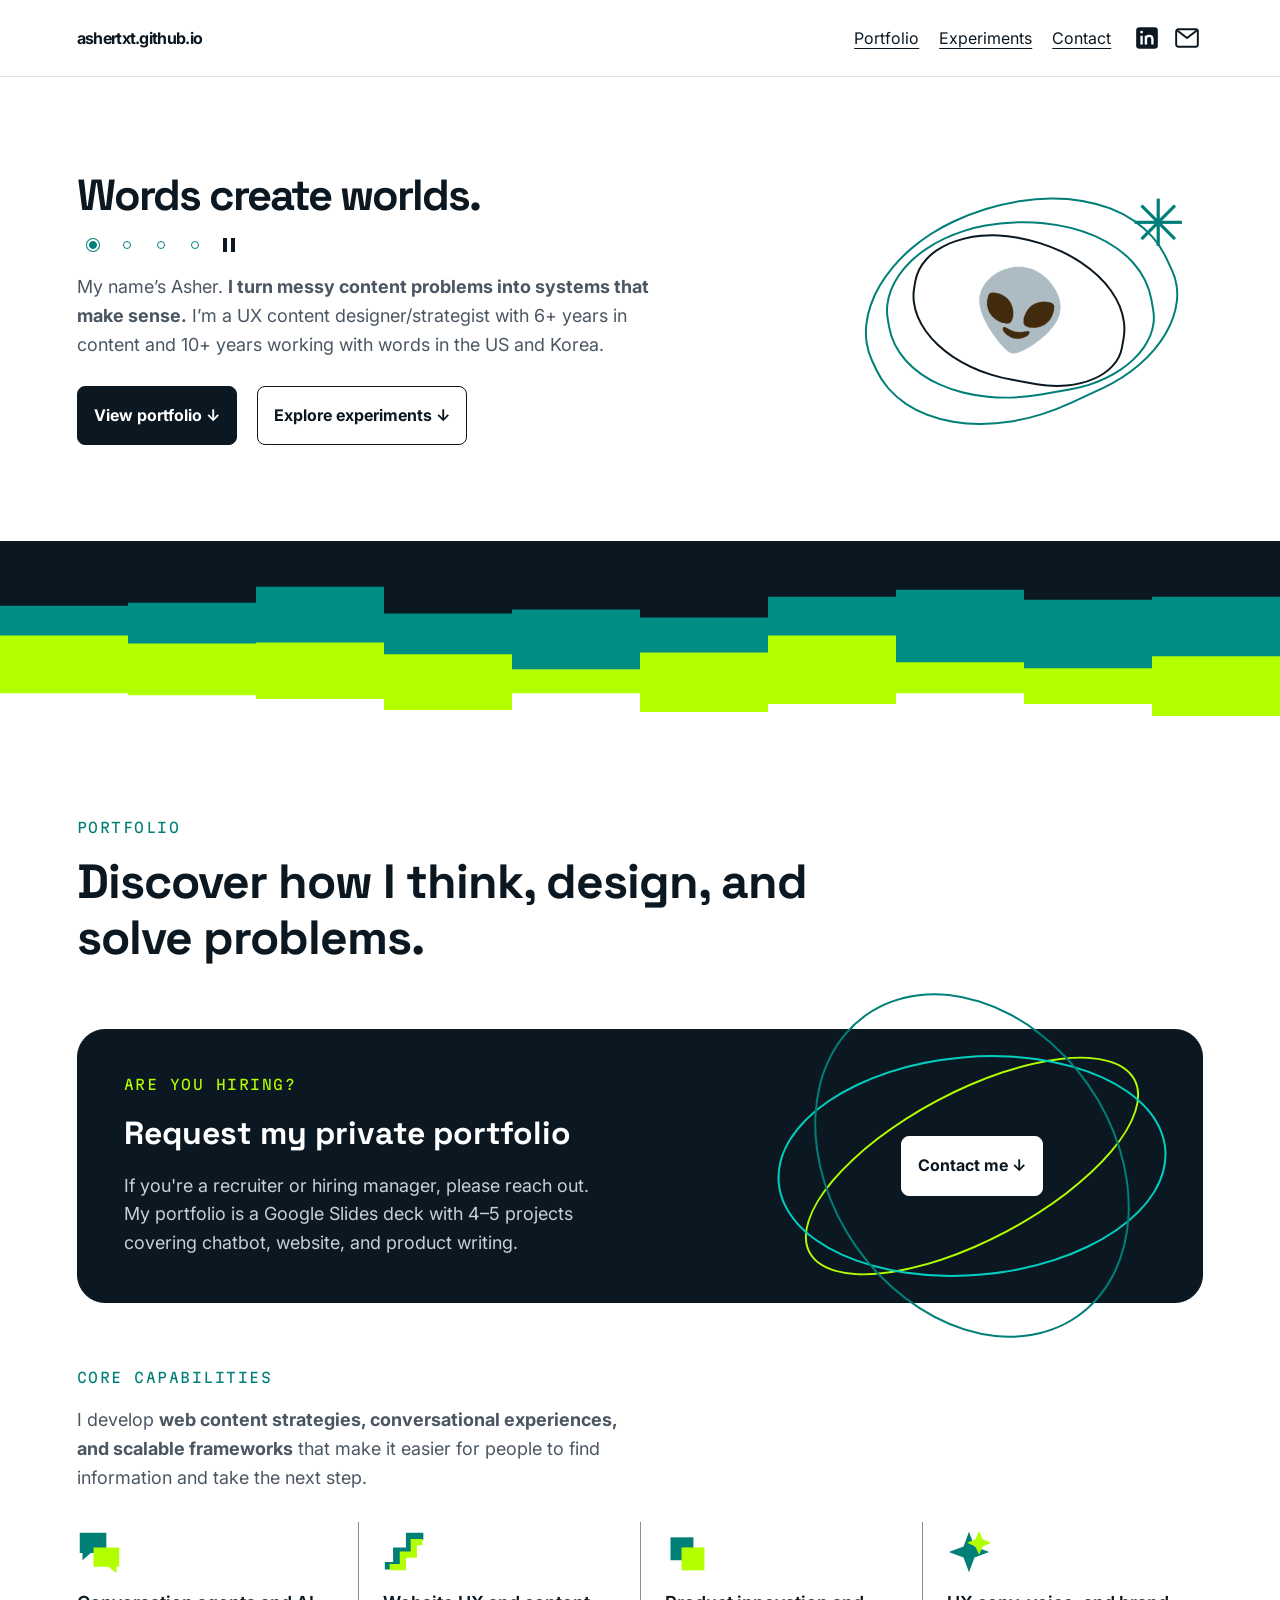
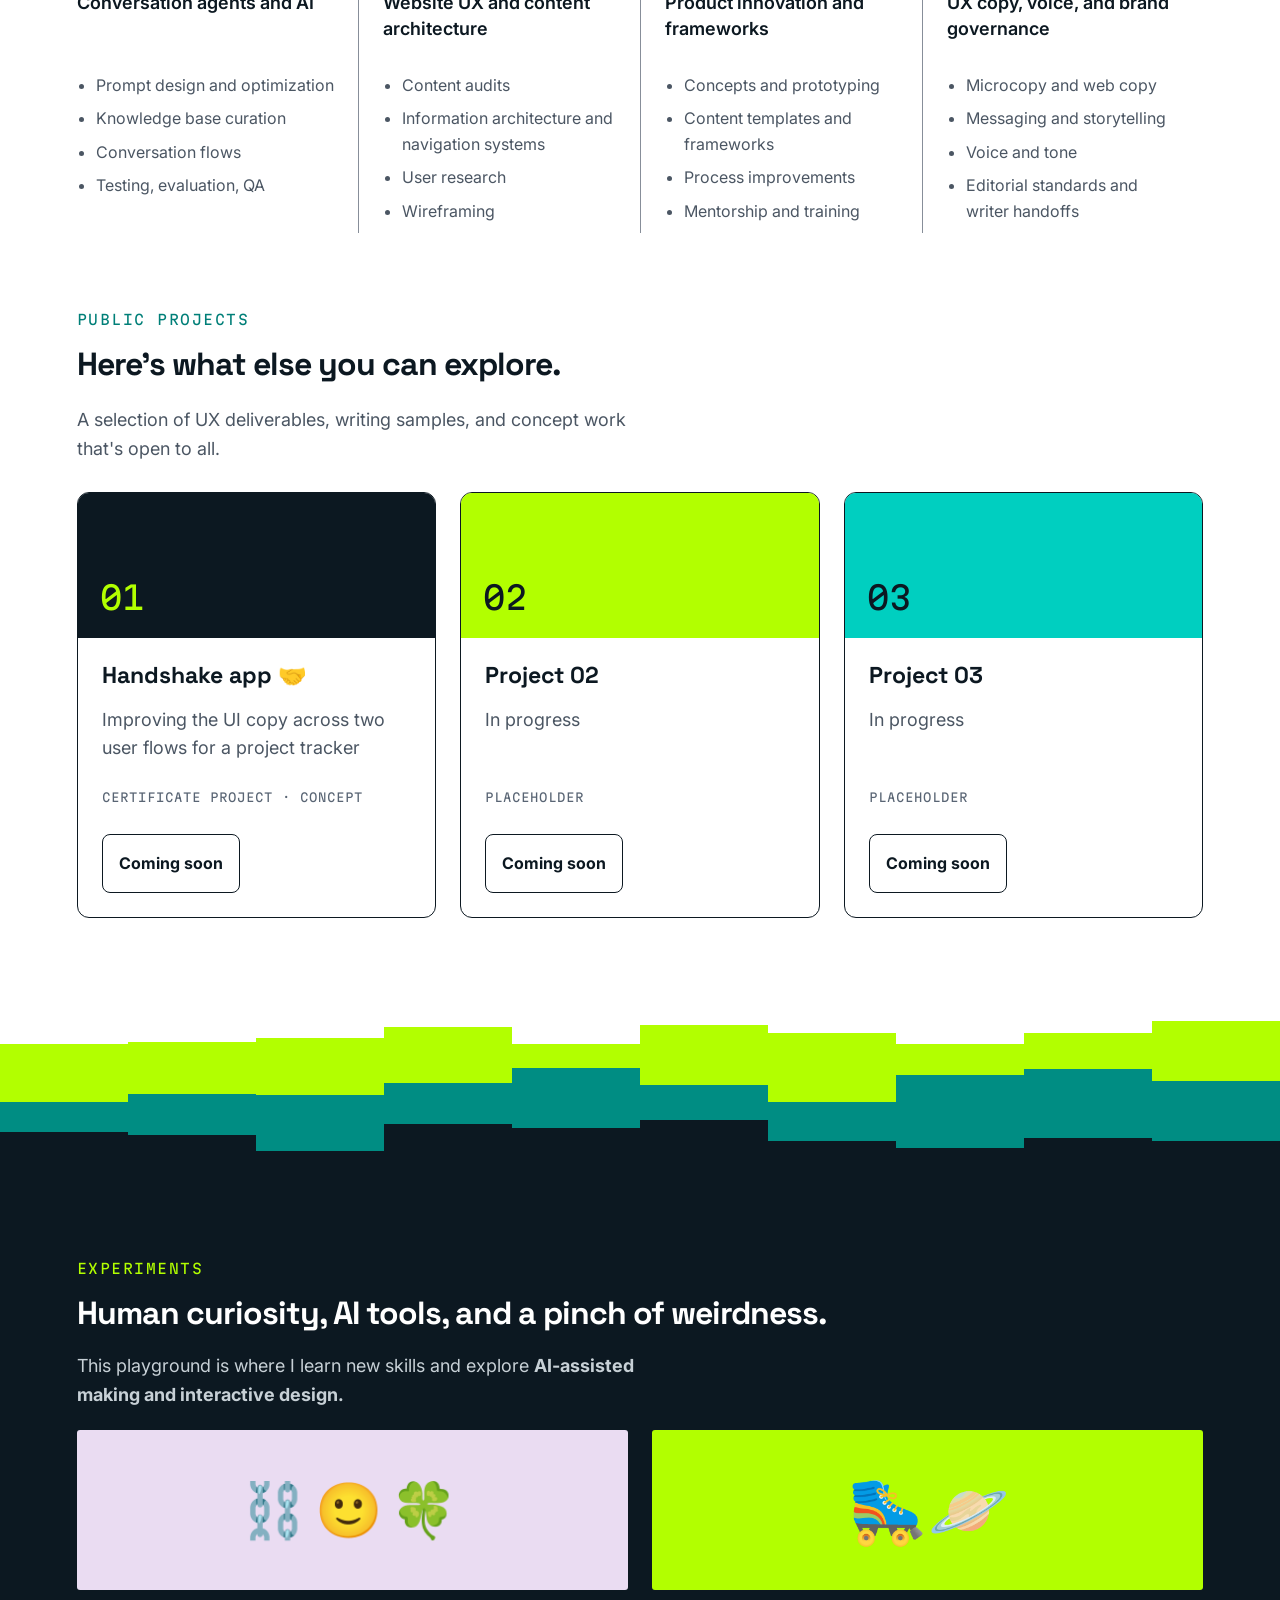
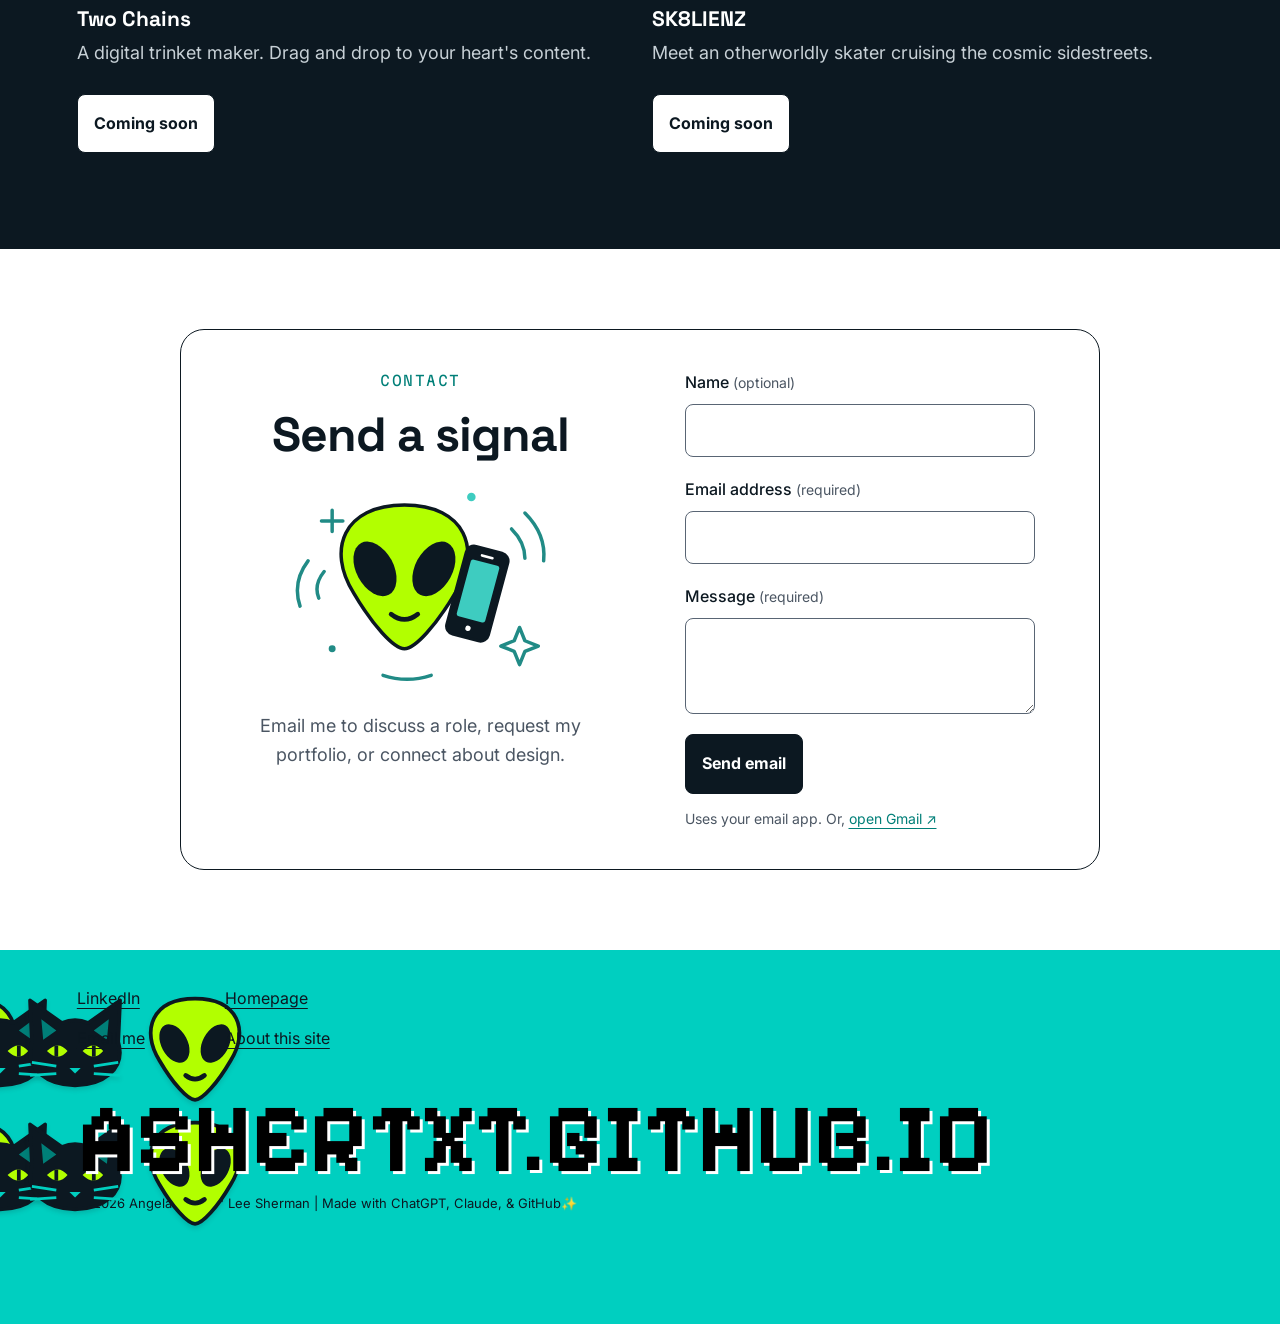
==== index.html @ bb69a59c "Update <title>" ====
<!doctype html><html lang="en"><head><meta charset="UTF-8"><meta name="viewport" content="width=device-width,initial-scale=1"><title>Asher Lee Sherman | UX Content Designer, Strategist, &amp; Writer</title><meta name="description" content="A portfolio draft exploring UX content design, strategy, and creative experiments."><link href="https://fonts.googleapis.com/css2?family=Pixelify+Sans:wght@600;700&family=Inter:wght@400;500;600;700&family=Martian+Mono:wght@400&family=Space+Grotesk:wght@400;500;600;700&display=swap" rel="stylesheet"><link rel="stylesheet" href="assets/site.css"></head><body><div id="asher-home">

<a class="skip-link" href="#main-content">Skip to content</a>
<header><a class="brand" href="#top">ashertxt.github.io</a><nav aria-label="Main navigation"><a href="#portfolio">Portfolio</a><a href="#experiments">Experiments</a><a href="#contact">Contact</a><span class="nav-icons"><a class="nav-linkedin" aria-label="LinkedIn" href="https://www.linkedin.com/in/asher27" target="_blank" rel="noopener noreferrer"><svg viewBox="0 0 24 24" aria-hidden="true"><rect x="2" y="2" width="20" height="20" rx="3" fill="currentColor"/><path d="M7 10V18M11 18V10M11 13C11 9 17 9 17 13V18" fill="none" stroke="white" stroke-width="2.2"/><circle cx="7" cy="6.5" r="1.3" fill="white"/></svg></a><a class="nav-linkedin nav-email" href="mailto:asherdoeswork@gmail.com" aria-label="Email Asher"><svg viewBox="0 0 24 24" aria-hidden="true" fill="none" stroke="currentColor" stroke-width="1.8"><rect x="2" y="4" width="20" height="16" rx="2" fill="white"/><path d="M3 5L12 12L21 5"/></svg></a></span></nav></header>
<main id="main-content" tabindex="-1">
<div class="hero" id="top"><div><h1 class="rotating-headline" aria-label="Words create worlds."><span aria-hidden="true"><span class="headline-fixed">Words</span> <span class="phrase-stack"><span class="phrase active">create worlds.</span><span class="phrase">make designs work.</span><span class="phrase">bring clarity.</span><span class="phrase">shape experiences.</span></span></span></h1><div class="headline-controls" role="group" aria-label="Headline animation" hidden><button type="button" class="phrase-dot" aria-label="Show Words create worlds" aria-pressed="true"><span></span></button><button type="button" class="phrase-dot" aria-label="Show Words make designs work" aria-pressed="false"><span></span></button><button type="button" class="phrase-dot" aria-label="Show Words bring clarity" aria-pressed="false"><span></span></button><button type="button" class="phrase-dot" aria-label="Show Words shape experiences" aria-pressed="false"><span></span></button><button type="button" class="headline-play" aria-label="Pause headline animation"><span class="playback-icon" aria-hidden="true"></span></button></div><p class="intro">My name’s Asher. <strong>I turn messy content problems into systems that make sense.</strong> I’m a UX content designer/strategist with 6+ years in content and 10+ years working with words in the US and Korea.</p><div class="actions"><a class="action primary" href="#portfolio">View portfolio ↓</a><a class="action" href="#experiments">Explore experiments ↓</a></div></div><div class="art" role="img" aria-label="A friendly alien surrounded by orbital lines and a twinkling star."><div class="orbit"></div><div class="orbit"></div><div class="orbit"></div><span class="alien">👽</span><span class="spark">✳</span></div></div>
<div class="steps steps-top" aria-hidden="true"><img src="assets/steps-2.svg" alt=""></div>
<section class="content" id="portfolio"><div class="portfolio-intro"><div class="eyebrow">Portfolio</div><h2>Discover how I think, design, and solve problems.</h2></div><div class="portfolio-request"><div class="request-copy"><div class="eyebrow">Are You Hiring?</div><h3>Request my private portfolio</h3><p>If you're a recruiter or hiring manager, please reach out. My portfolio is a Google Slides deck with 4–5 projects covering chatbot, website, and product writing.</p></div><div class="request-action galaxy-action"><div class="galaxy-orbits" aria-hidden="true"><span class="galaxy-orbit"></span><span class="galaxy-orbit"></span><span class="galaxy-orbit"></span><span class="galaxy-orbit"></span><span class="galaxy-cutout galaxy-burst"></span><span class="galaxy-cutout galaxy-diamond"></span></div><a class="action primary" href="#contact">Contact me ↓</a></div></div><div class="capabilities"><div class="eyebrow" id="capabilities-label">Core capabilities</div><p class="capabilities-intro">I develop <strong>web content strategies, conversational experiences, and scalable frameworks</strong> that make it easier for people to find information and take the next step.</p><p class="capabilities-hint" id="capabilities-hint">Swipe or scroll <span aria-hidden="true">→</span></p><div class="capabilities-scroll" role="region" aria-labelledby="capabilities-label" aria-describedby="capabilities-hint" tabindex="-1"><ul class="capabilities-row"><li class="capability"><svg class="capability-accent" viewBox="0 0 48 48" width="44" height="44" aria-hidden="true" focusable="false"><path d="M3 3H32V25H15L6 33V25H3Z" fill="#007f78"/><path d="M18 19H46V40H43V47L34 40H18Z" fill="#b2ff00"/></svg><h3>Conversation agents and AI</h3><ul class="capability-bullets"><li>Prompt design and optimization</li><li>Knowledge base curation</li><li>Conversation flows</li><li>Testing, evaluation, QA</li></ul></li><li class="capability"><svg class="capability-accent" viewBox="0 0 48 48" width="44" height="44" aria-hidden="true" focusable="false"><path d="M2 35H11V19H25V3H44V11H33V27H19V43H2Z" fill="#007f78"/><path d="M5 40H18V24H32V8H47V16H40V32H26V48H5Z" fill="#b2ff00" transform="translate(3 3) scale(.85)"/></svg><h3>Website UX and content architecture</h3><ul class="capability-bullets"><li>Content audits</li><li>Information architecture and navigation systems</li><li>User research</li><li>Wireframing</li></ul></li><li class="capability"><svg class="capability-accent" viewBox="0 0 48 48" width="44" height="44" aria-hidden="true" focusable="false"><path d="M6 8H31V33H6Z" fill="#007f78"/><path d="M18 19H43V44H18Z" fill="#b2ff00"/></svg><h3>Product innovation and frameworks</h3><ul class="capability-bullets"><li>Concepts and prototyping</li><li>Content templates and frameworks</li><li>Process improvements</li><li>Mentorship and training</li></ul></li><li class="capability"><svg class="capability-accent" viewBox="0 0 48 48" width="44" height="44" aria-hidden="true" focusable="false"><path d="M24 2L30 18L46 24L30 30L24 46L18 30L2 24L18 18Z" fill="#007f78"/><path d="M35 1L39 10L48 14L39 18L35 27L31 18L22 14L31 10Z" fill="#b2ff00"/></svg><h3>UX copy, voice, and brand governance</h3><ul class="capability-bullets"><li>Microcopy and web copy</li><li>Messaging and storytelling</li><li>Voice and tone</li><li>Editorial standards and writer handoffs</li></ul></li></ul></div></div><section class="public-projects" aria-label="Public projects and archive"><div class="eyebrow">Public Projects</div><h2>Here's what else you can explore.</h2><p class="public-projects-intro">A selection of UX deliverables, writing samples, and concept work that's open to all.</p><div class="archive-cards"><article class="archive-card"><div class="archive-preview" aria-hidden="true"><span>01</span></div><div class="archive-card-copy"><h3>Handshake app 🤝</h3><p>Improving the UI copy across two user flows for a project tracker</p><span class="meta">CERTIFICATE PROJECT · CONCEPT</span><button type="button" class="action project-cta" aria-haspopup="dialog" aria-label="Coming soon: Handshake app">Coming soon</button></div></article><article class="archive-card"><div class="archive-preview" aria-hidden="true"><span>02</span></div><div class="archive-card-copy"><h3>Project 02</h3><p>In progress</p><span class="meta">Placeholder</span><button type="button" class="action project-cta" aria-haspopup="dialog" aria-label="Coming soon: Project 02">Coming soon</button></div></article><article class="archive-card"><div class="archive-preview" aria-hidden="true"><span>03</span></div><div class="archive-card-copy"><h3>Project 03</h3><p>In progress</p><span class="meta">Placeholder</span><button type="button" class="action project-cta" aria-haspopup="dialog" aria-label="Coming soon: Project 03">Coming soon</button></div></article></div></section></section><div class="steps steps-bottom" aria-hidden="true"><img src="assets/steps-1.svg" alt=""></div><section class="lab" id="experiments"><div class="eyebrow">Experiments</div><h2>Human curiosity, AI tools, and a pinch of weirdness.</h2><p class="lab-intro">This playground is where I learn new skills and explore <strong>AI-assisted making and interactive design.</strong></p><div class="experiments"><article><div class="toy charms" aria-hidden="true">⛓️🙂🍀</div><h3>Two Chains</h3><p>A digital trinket maker. Drag and drop to your heart's content.</p><button type="button" class="action project-cta experiment-cta" aria-haspopup="dialog" aria-label="Coming soon: Two Chains">Coming soon</button></article><article><div class="toy skater" aria-hidden="true">🛼🪐</div><h3>SK8LIENZ</h3><p>Meet an otherworldly skater cruising the cosmic sidestreets.</p><button type="button" class="action project-cta experiment-cta" aria-haspopup="dialog" aria-label="Coming soon: SK8LIENZ">Coming soon</button></article></div></section>
<section class="contact-section" id="contact" aria-labelledby="contact-title"><div class="contact-copy"><div class="eyebrow">Contact</div><h2 id="contact-title">Send a signal</h2><div class="signal-art"><img src="assets/alien-contact.svg" alt="A lime green alien with a mobile phone" width="280" height="219"></div><p>Email me to discuss a role, request my portfolio, or connect about design.</p></div><form class="contact-form"><label for="contact-name">Name <span class="field-status">(optional)</span></label><input id="contact-name" name="name" autocomplete="name"><label for="contact-email">Email address <span class="field-status">(required)</span></label><input id="contact-email" name="email" type="email" autocomplete="email" required><label for="contact-message">Message <span class="field-status">(required)</span></label><textarea id="contact-message" name="message" rows="3" required></textarea><button class="action primary contact-submit" type="submit">Send email</button><p class="form-notice" role="status" hidden></p></form></section></main><footer class="site-footer"><div class="footer-columns"><div><a class="footer-link" href="https://www.linkedin.com/in/asher27" target="_blank" rel="noopener noreferrer">LinkedIn</a><a class="footer-link" href="mailto:asherdoeswork@gmail.com">Email me</a></div><div><a class="footer-link" href="https://ashertxt.github.io/">Homepage</a><button type="button" class="footer-link project-cta" aria-haspopup="dialog">About this site</button></div></div><div class="footer-wordmark"><span>ASHERTXT<span class="wordmark-domain">.GITHUB.IO</span></span></div><p class="footer-copyright">© 2026 Angela &quot;Asher&quot; Lee Sherman | Made with ChatGPT, Claude, &amp; GitHub✨</p><div class="footer-play" aria-label="Alien and cat playground"></div></footer>
</div>
<script>
(()=>{
 const root=document.getElementById('asher-home');
 const phrases=[...root.querySelectorAll('.phrase')];
 const controls=root.querySelector('.headline-controls');
 const dots=[...controls.querySelectorAll('.phrase-dot')];
 const play=controls.querySelector('.headline-play');
 const reduced=matchMedia('(prefers-reduced-motion: reduce)');
 let index=0,timer=null,paused=false,cleanup=null;
 const update=()=>{dots.forEach((d,i)=>d.setAttribute('aria-pressed',String(i===index)));play.classList.toggle('is-paused',paused);play.setAttribute('aria-label',paused?'Play headline animation':'Pause headline animation');};
 const show=(next)=>{clearTimeout(cleanup);phrases.forEach(p=>p.classList.remove('leaving'));const old=phrases[index];old.classList.remove('active');if(next!==index)old.classList.add('leaving');index=next;phrases[index].classList.add('active');cleanup=setTimeout(()=>phrases.forEach(p=>p.classList.remove('leaving')),260);update();};
 const schedule=()=>{clearTimeout(timer);if(paused||reduced.matches||document.hidden)return;timer=setTimeout(()=>{show((index+1)%phrases.length);schedule();},4000);};
 dots.forEach((dot,i)=>dot.addEventListener('click',()=>{paused=true;clearTimeout(timer);show(i);}));
 play.addEventListener('click',()=>{paused=!paused;update();schedule();});
 const reset=()=>{clearTimeout(timer);clearTimeout(cleanup);paused=false;index=0;phrases.forEach((p,i)=>{p.classList.toggle('active',i===0);p.classList.remove('leaving');});controls.hidden=reduced.matches;update();schedule();};
 reduced.addEventListener('change',reset);
 document.addEventListener('visibilitychange',schedule);
 reset();
})();
</script><dialog id="project-notice" aria-labelledby="project-notice-title"><h2 id="project-notice-title">Coming soon</h2><p>This project page is still being prepared.</p><form method="dialog"><button>Close</button></form></dialog><script>document.querySelectorAll('.project-cta').forEach(button=>button.addEventListener('click',()=>document.getElementById('project-notice').showModal()));</script><script>(()=>{const form=document.querySelector('.contact-form');const notice=form.querySelector('.form-notice');const gmail=document.createElement('a');gmail.textContent='open Gmail ↗';gmail.target='_blank';gmail.rel='noopener noreferrer';gmail.className='gmail-draft-link';gmail.href='https://mail.google.com/mail/?view=cm&fs=1&to=asherdoeswork%40gmail.com';const help=document.createElement('p');help.className='email-draft-help';help.append('Uses your email app. Or, ',gmail);form.querySelector('.contact-submit').after(help);function links(){const data=new FormData(form);const name=String(data.get('name')||'').trim();const subject=name?'Website inquiry from '+name:'Website inquiry';const body='Name: '+String(data.get('name')||'')+'\r\nEmail: '+String(data.get('email')||'')+'\r\n\r\n'+String(data.get('message')||'');gmail.href='https://mail.google.com/mail/?view=cm&fs=1&to=asherdoeswork%40gmail.com&su='+encodeURIComponent(subject)+'&body='+encodeURIComponent(body);return 'mailto:asherdoeswork@gmail.com?subject='+encodeURIComponent(subject)+'&body='+encodeURIComponent(body);}form.addEventListener('input',links);gmail.addEventListener('click',event=>{if(!form.reportValidity())event.preventDefault();else links();});form.addEventListener('submit',event=>{event.preventDefault();const link=document.createElement('a');link.href=links();document.body.append(link);link.click();link.remove();});})();</script><dialog id="footer-notice" aria-labelledby="footer-notice-title"><h2 id="footer-notice-title"></h2><p></p><form method="dialog"><button>Close</button></form></dialog><script>document.querySelectorAll('[data-footer-notice]').forEach(button=>button.addEventListener('click',()=>{const kind=button.dataset.footerNotice;const dialog=document.getElementById('footer-notice');dialog.querySelector('h2').textContent=kind==='about'?'About this site':kind==='linkedin'?'LinkedIn':'Email';dialog.querySelector('p').textContent=kind==='about'?'A personal space for Asher’s UX content design, strategy, and interactive experiments. Built through iterative design and AI-assisted coding.':'This contact link will be added before launch.';dialog.showModal();}));</script><script>
(()=>{
const footer=document.querySelector('.site-footer'),layer=footer.querySelector('.footer-play');
const reduced=matchMedia('(prefers-reduced-motion: reduce)');
const alien='<svg viewBox="0 0 64 64" aria-hidden="true"><path d="M32 5C9 5 3 22 13 38C20 50 28 59 32 59S44 50 51 38C61 22 55 5 32 5Z" fill="#b2ff00" stroke="#0c1821" stroke-width="2"/><ellipse cx="21" cy="29" rx="7" ry="11" transform="rotate(-28 21 29)" fill="#0c1821"/><ellipse cx="43" cy="29" rx="7" ry="11" transform="rotate(28 43 29)" fill="#0c1821"/><path d="M27 46Q32 50 37 46" stroke="#0c1821" stroke-width="2.5" stroke-linecap="round" fill="none"/></svg>';
const cat='<svg viewBox="0 0 64 64" aria-hidden="true"><path d="M9 28L8 6L25 18Q32 15 39 18L56 6L55 28C64 59 0 59 9 28Z" fill="#0c1821" stroke="#0c1821" stroke-width="2" stroke-linejoin="round"/><path d="M14 16L15 27L22 22M50 16L49 27L42 22" fill="#007f78"/><path d="M17 33Q23 27 28 33Q23 39 17 33M36 33Q42 27 47 33Q42 39 36 33" fill="#b2ff00"/><path d="M22 30V36M42 30V36" stroke="#0c1821" stroke-width="2"/><path d="M29 42L32 45L35 42Z" fill="#00cfc0"/><path d="M9 39L22 41M8 46L22 45M42 41L55 39M42 45L56 46" stroke="#00cfc0" stroke-width="1.5"/></svg>';
let W=footer.clientWidth,H=footer.clientHeight,active=false,raf=0,last=0,quiet=0;
const headRadius=()=>matchMedia('(max-width:700px)').matches?34:60;
const bodies=Array.from({length:8},(_,i)=>{const el=document.createElement('button');el.className='footer-head';el.innerHTML=i%2?cat:alien;el.type='button';el.setAttribute('aria-label',(i%2?'Black cat':'Alien')+' '+(Math.floor(i/2)+1)+(i===0?' — click, tap, or press Enter to bounce; drag to toss':''));layer.append(el);const r=headRadius();return {el,x:r+(i%4)*(W-2*r)/3,y:r+Math.floor(i/4)*(2*r+4),vx:(i%2?1:-1)*.45,vy:0,r,angle:0,spin:0,held:false};});
const draw=b=>b.el.style.transform=`translate(${b.x-b.r}px,${b.y-b.r}px) rotate(${b.angle}deg)`;
function wake(){quiet=0;if(!raf){last=0;raf=requestAnimationFrame(tick);}}
function tick(t){const dt=last?Math.min((t-last)/16.667,2):1;last=t;let energy=0;
for(const b of bodies){if(b.held)continue;b.vy+=.14*dt;b.x+=b.vx*dt;b.y+=b.vy*dt;b.angle+=b.spin*dt;b.vx*=Math.pow(.994,dt);b.spin*=Math.pow(.98,dt);
if(b.x<b.r||b.x>W-b.r){b.x=Math.max(b.r,Math.min(W-b.r,b.x));b.vx*=-.5;}
if(b.y<b.r){b.y=b.r;b.vy=Math.abs(b.vy)*.6;}
if(b.y>H-b.r){b.y=H-b.r;b.vy=Math.abs(b.vy)<1?0:-b.vy*.32;b.vx*=.92;b.spin*=.8;}
}
for(let i=0;i<bodies.length;i++)for(let j=i+1;j<bodies.length;j++){let a=bodies[i],b=bodies[j],dx=b.x-a.x,dy=b.y-a.y,d=Math.hypot(dx,dy)||.01,over=a.r+b.r-d;if(over>0){let nx=dx/d,ny=dy/d,share=a.held||b.held?1:.5;if(!a.held){a.x-=nx*over*share;a.y-=ny*over*share;}if(!b.held){b.x+=nx*over*share;b.y+=ny*over*share;}let v=(b.vx-a.vx)*nx+(b.vy-a.vy)*ny;if(v<0){let imp=-v*.72;if(!a.held){a.vx-=imp*nx;a.vy-=imp*ny;}if(!b.held){b.vx+=imp*nx;b.vy+=imp*ny;}}}}
for(const b of bodies){draw(b);energy+=Math.abs(b.vx)+Math.abs(b.vy);}
quiet=energy<1?quiet+1:0;if(quiet>90&&!bodies.some(b=>b.held)){raf=0;return;}raf=requestAnimationFrame(tick);}
for(const b of bodies){draw(b);let prev,offset,start,moved=false;
b.el.addEventListener('pointerdown',e=>{moved=false;start={x:e.clientX,y:e.clientY};b.held=true;b.vx=b.vy=0;b.el.setPointerCapture(e.pointerId);const rect=footer.getBoundingClientRect();offset={x:e.clientX-rect.left-b.x,y:e.clientY-rect.top-b.y};prev={x:e.clientX,y:e.clientY,t:e.timeStamp};wake();});
b.el.addEventListener('pointermove',e=>{if(!b.held)return;if(Math.hypot(e.clientX-start.x,e.clientY-start.y)>6)moved=true;const rect=footer.getBoundingClientRect();b.x=Math.max(b.r,Math.min(W-b.r,e.clientX-rect.left-offset.x));b.y=Math.max(b.r,Math.min(H-b.r,e.clientY-rect.top-offset.y));const dt=Math.max(8,e.timeStamp-prev.t);b.vx=Math.max(-16,Math.min(16,(e.clientX-prev.x)*16.667/dt));b.vy=Math.max(-16,Math.min(16,(e.clientY-prev.y)*16.667/dt));prev={x:e.clientX,y:e.clientY,t:e.timeStamp};draw(b);});
const release=()=>{b.held=false;b.spin=b.vx*.35;wake();};b.el.addEventListener('pointerup',release);b.el.addEventListener('pointercancel',release);b.el.addEventListener('click',e=>{if(e.detail>0&&moved){moved=false;return;}b.vy=reduced.matches?-3:-9;b.vx=(Math.random()-.5)*8;wake();});
}
new ResizeObserver(()=>{W=footer.clientWidth;H=footer.clientHeight;for(const b of bodies){b.r=headRadius();b.x=Math.max(b.r,Math.min(W-b.r,b.x));b.y=Math.min(H-b.r,b.y);draw(b);}if(active)wake();}).observe(footer);
new IntersectionObserver(entries=>{for(const entry of entries){if(entry.isIntersecting&&!active){active=true;if(reduced.matches){bodies.forEach((b,i)=>{b.x=b.r+(i%4)*(W-2*b.r)/3;b.y=H-b.r-Math.floor(i/4)*2*b.r;b.vx=b.vy=0;draw(b);});}else wake();}else if(!entry.isIntersecting&&raf){cancelAnimationFrame(raf);raf=0;}else if(entry.isIntersecting&&active&&!reduced.matches)wake();}},{threshold:.1}).observe(footer);
})();
</script><script>(()=>{const row=document.querySelector('.capabilities-scroll');const update=()=>{row.tabIndex=row.scrollWidth>row.clientWidth+1?0:-1;};new ResizeObserver(update).observe(row);update();document.querySelector('.skip-link').addEventListener('click',()=>document.getElementById('main-content').focus({preventScroll:true}));})();</script></body></html>
---- assets/site.css ----
/* Shared site styles. Responsive and interaction rules preserve the original cascade. */

html {
  scroll-behavior: smooth;
}

body {
  margin: 0;
  background: #fff;
}

#asher-home {
  margin: auto;
  border-radius: 0 !important;
  font-family: Inter,Arial,sans-serif !important;
}

#asher-home h1 {
  font-family: "Space Grotesk",Arial,sans-serif;
}

#asher-home h2 {
  font-family: "Space Grotesk",Arial,sans-serif;
}

#asher-home h3 {
  font-family: "Space Grotesk",Arial,sans-serif;
}

#asher-home .steps {
  height: 180px;
  overflow: hidden;
  position: relative;
}

#asher-home .steps img {
  display: block;
}

#asher-home .steps img {
  transform: rotate(180deg);
}

#asher-home section.content {
  padding-top: 65px;
  padding-bottom: 65px;
}

#asher-home .lab {
  padding-top: 65px;
  padding-bottom: 65px;
}

a:focus-visible {
  outline: 3px solid #007f78;
  outline-offset: 5px;
}

button:focus-visible {
  outline: 3px solid #007f78;
  outline-offset: 5px;
}

@media (prefers-reduced-motion:reduce) {
  html {
    scroll-behavior: auto;
  }
}

@media (max-width:560px) {
  #asher-home .steps {
    height: 90px;
  }
}

#asher-home {
  --ink: #0c1821;
  --paper: #fff;
  --lime: #b2ff00;
  --teal: #007f78;
  color: var(--ink);
  background: var(--paper);
  font-family: Arial,sans-serif;
  font-size: 16px;
  line-height: 1.5;
  border-radius: 8px;
}

#asher-home * {
  box-sizing: border-box;
}

#asher-home a {
  color: inherit;
  text-underline-offset: 4px;
}

#asher-home header {
  padding: 22px 6%;
  display: flex;
  align-items: center;
  justify-content: space-between;
  gap: 20px;
  border-bottom: 1px solid #dce2e5;
}

#asher-home .brand {
  font-weight: 700;
  text-decoration: none;
  letter-spacing: -.7px;
}

#asher-home nav {
  display: flex;
  gap: 20px;
  flex-wrap: wrap;
}

#asher-home .hero {
  padding: 64px 6% 50px;
  display: grid;
  gap: 24px;
  align-items: center;
}

#asher-home .eyebrow {
  font: 12px monospace;
  letter-spacing: 1.5px;
  text-transform: uppercase;
  color: var(--teal);
}

#asher-home h1 {
  font-size: clamp(42px,7vw,72px);
  line-height: 1.02;
  letter-spacing: -3px;
  margin: 18px 0 22px;
  font-weight: 700;
}

#asher-home h2 {
  font-size: 30px;
  line-height: 1.15;
  letter-spacing: -1px;
  margin: 8px 0 20px;
}

#asher-home h3 {
  font-size: 21px;
  line-height: 1.2;
  margin: 14px 0 8px;
}

#asher-home p {
  margin: 0 0 20px;
}

#asher-home .intro {
  max-width: 470px;
}

#asher-home .actions {
  display: flex;
  gap: 20px;
  flex-wrap: wrap;
  margin-top: 26px;
}

#asher-home .action {
  border: 1px solid var(--ink);
  text-decoration: none;
}

#asher-home .action.primary {
  background: var(--ink);
  color: white;
}

#asher-home .art {
  position: relative;
  min-height: 270px;
  display: grid;
  place-items: center;
}

#asher-home .orbit {
  position: absolute;
  width: 85%;
  height: 80%;
  border: 2px solid var(--teal);
  border-radius: 45% 60% 38% 55%;
  transform: rotate(-25deg);
}

#asher-home .orbit:nth-child(2) {
  width: 72%;
  height: 66%;
  transform: rotate(-10deg);
}

#asher-home .orbit:nth-child(3) {
  width: 59%;
  height: 53%;
  border-color: var(--ink);
  transform: rotate(10deg);
}

#asher-home .alien {
  font-size: 78px;
  z-index: 1;
  transform: rotate(10deg);
}

#asher-home .spark {
  position: absolute;
  right: 5%;
  top: 0;
  font-size: 65px;
  color: var(--teal);
}

#asher-home section.content {
  padding: 44px 6%;
}

#asher-home .meta {
  font: 11px monospace;
  text-transform: uppercase;
  letter-spacing: 1px;
  color: #596574;
}

#asher-home .lab {
  background: var(--ink);
  color: #fff;
  padding: 44px 6%;
}

#asher-home .lab .eyebrow {
  color: var(--lime);
}

#asher-home .lab-intro {
  color: #c7d0d6;
}

#asher-home .experiments {
  display: grid;
  grid-template-columns: 1fr 1fr;
  gap: 24px;
}

#asher-home .toy {
  height: 160px;
  display: grid;
  place-items: center;
  font-size: 54px;
  background: #1b303b;
  border-radius: 3px;
}

#asher-home .toy.charms {
  background: #eadcf2;
  letter-spacing: 8px;
}

#asher-home .toy.skater {
  background: var(--lime);
  font-size: 65px;
}

#asher-home .lab .meta {
  color: #b9c7cd;
}

#asher-home .lab p {
  color: #c7d0d6;
}

#asher-home footer {
  padding: 24px 6%;
  background: var(--lime);
  display: flex;
  justify-content: space-between;
  gap: 18px;
  flex-wrap: wrap;
}

@media (max-width:560px) {
  #asher-home header {
    align-items: flex-start;
    flex-direction: column;
  }
  #asher-home nav {
    gap: 16px;
  }
  #asher-home .art {
    min-height: 180px;
    max-width: 240px;
    width: 100%;
    margin: auto;
  }
  #asher-home h1 {
    font-size: 48px;
  }
  #asher-home .experiments {
    grid-template-columns: 1fr;
  }
}

#asher-home {
  max-width: none;
  width: 100%;
  overflow: hidden;
}

#asher-home header {
  padding-left: max(6%,calc((100% - 1180px)/2));
  padding-right: max(6%,calc((100% - 1180px)/2));
}

#asher-home .hero {
  padding-left: max(6%,calc((100% - 1180px)/2));
  padding-right: max(6%,calc((100% - 1180px)/2));
}

#asher-home section.content {
  padding-left: max(6%,calc((100% - 1180px)/2));
  padding-right: max(6%,calc((100% - 1180px)/2));
}

#asher-home .lab {
  padding-left: max(6%,calc((100% - 1180px)/2));
  padding-right: max(6%,calc((100% - 1180px)/2));
}

#asher-home footer {
  padding-left: max(6%,calc((100% - 1180px)/2));
  padding-right: max(6%,calc((100% - 1180px)/2));
}

#asher-home .steps img {
  width: 100%;
  height: 100%;
  object-fit: fill;
}

#asher-home .portfolio-intro {
  margin: 0 auto 65px;
}

#asher-home .portfolio-intro h2 {
  font-size: clamp(32px,4vw,48px);
  margin: 14px 0 20px;
}

#asher-home .portfolio-intro>p {
  margin: 0 auto 28px;
}

#asher-home .portfolio-intro .action {
  display: inline-block;
}

@media (max-width:560px) {
  #asher-home .portfolio-intro {
    margin-bottom: 40px;
  }
}

#asher-home .hero {
  grid-template-columns: minmax(0,2fr) minmax(0,1fr);
}

#asher-home .hero h1 {
  white-space: nowrap;
  letter-spacing: -2px;
}

@media (max-width:560px) {
  #asher-home .hero {
    grid-template-columns: 1fr;
  }
}

#asher-home .eyebrow {
  font-family: "Martian Mono",monospace;
  font-size: 14px;
  line-height: 1.5;
}

#asher-home .meta {
  font-family: "Martian Mono",monospace;
  font-size: 14px;
  line-height: 1.5;
}

#asher-home footer {
  font-size: 14px;
}

#asher-home p {
  font-size: 18px;
  line-height: 1.6;
}

#asher-home .intro {
  font-size: 18px;
  line-height: 1.6;
}

#asher-home .lab p {
  font-size: 18px;
  line-height: 1.6;
}

#asher-home .portfolio-intro>p {
  font-size: 18px;
  line-height: 1.6;
}

#asher-home nav {
  font-size: 16px;
}

#asher-home nav a {
  text-decoration: underline;
}

#asher-home nav a {
  transition: color 140ms ease,background-color 140ms ease,border-color 140ms ease;
}

#asher-home .action {
  transition: color 140ms ease,background-color 140ms ease,border-color 140ms ease;
}

@media (hover:hover) {
  #asher-home nav a:hover {
    color: #007f78;
  }
  #asher-home .lab a:not(.action):hover {
    color: #00cfc0;
  }
  #asher-home .action:hover {
    background: #b2ff00;
    color: #0c1821;
    border-color: #0c1821;
  }
  #asher-home .action.primary:hover {
    background: #b2ff00;
    color: #0c1821;
    border-color: #0c1821;
  }
}

#asher-home a:focus-visible {
  outline: 3px solid #007f78;
  outline-offset: 4px;
}

#asher-home .lab a:focus-visible {
  outline-color: #00cfc0;
}

@media (prefers-reduced-motion:reduce) {
  #asher-home nav a {
    transition: none;
  }
  #asher-home .action {
    transition: none;
  }
}

#asher-home .intro {
  color: #4b5663;
}

#asher-home .portfolio-intro>p {
  color: #4b5663;
}

#asher-home .hero h1 {
  font-size: clamp(22px,3.4vw,49px);
}

#asher-home .phrase-stack {
  display: inline-grid;
  vertical-align: bottom;
}

#asher-home .phrase {
  grid-area: 1/1;
  opacity: 0;
  visibility: hidden;
}

#asher-home .phrase.active {
  opacity: 1;
  visibility: visible;
}

#asher-home .phrase.leaving {
  opacity: 0;
  visibility: visible;
}

#asher-home .headline-controls {
  display: flex;
  align-items: center;
  gap: 2px;
  margin: -10px 0 12px;
}

#asher-home .headline-controls[hidden] {
  display: none;
}

#asher-home .headline-controls button {
  display: grid;
  place-items: center;
  width: 32px;
  height: 32px;
  padding: 0;
  border: 0;
  background: transparent;
  color: #0c1821;
  cursor: pointer;
  border-radius: 5px;
}

#asher-home .phrase-dot span {
  width: 8px;
  height: 8px;
  border: 1px solid #007f78;
  border-radius: 50%;
  background: transparent;
}

#asher-home .phrase-dot[aria-pressed="true"] span {
  background: #007f78;
  box-shadow: 0 0 0 2px #fff,0 0 0 3px #007f78;
}

#asher-home .headline-controls button:hover {
  background: #b2ff00;
}

#asher-home .headline-controls button:focus-visible {
  outline: 3px solid #007f78;
  outline-offset: 2px;
}

@media (pointer:coarse) {
  #asher-home .headline-controls button {
    width: 44px;
    height: 44px;
  }
}

#asher-home .playback-icon {
  display: block;
  width: 12px;
  height: 14px;
  border-left: 4px solid currentColor;
  border-right: 4px solid currentColor;
}

#asher-home .headline-play.is-paused .playback-icon {
  width: 0;
  height: 0;
  border-left: 11px solid currentColor;
  border-right: 0;
  border-top: 7px solid transparent;
  border-bottom: 7px solid transparent;
}

#asher-home h1 {
  margin-top: 0;
}

#asher-home h2 {
  margin-top: 0;
}

#asher-home h3 {
  margin-top: 0;
}

#asher-home .portfolio-intro h2 {
  margin-top: 0;
}

#asher-home .hero {
  min-height: 0;
  padding-top: 96px;
}

@media (max-width:560px) {
  #asher-home .hero {
    padding-top: 56px;
    padding-bottom: 56px;
  }
}

#asher-home .phrase {
  filter: blur(5px);
}

@media (prefers-reduced-motion:reduce) {
  #asher-home .phrase {
    transform: none;
  }
}

#asher-home .phrase {
  transform: none;
  transition: opacity 180ms ease,filter 1500ms ease,visibility 700ms;
}

#asher-home .phrase.active {
  transform: none;
  filter: blur(0);
}

#asher-home .phrase.leaving {
  transform: none;
  filter: blur(0);
  transition: opacity 180ms ease,visibility 180ms;
}

@media (prefers-reduced-motion:reduce) {
  #asher-home .phrase {
    transition: none;
    filter: none;
  }
  #asher-home .phrase.leaving {
    transition: none;
    filter: none;
  }
}

#asher-home .eyebrow + h2 {
  margin-top: 16px;
}

#asher-home .eyebrow + h3 {
  margin-top: 16px;
}

#asher-home .portfolio-intro .eyebrow + h2 {
  margin-top: 16px;
}

#asher-home .experiments article h3 {
  margin-top: 16px;
}

#asher-home .hero {
  position: relative;
  isolation: isolate;
  overflow: hidden;
}

@media (min-width:1100px) {
  #asher-home .hero::before {
    content: "";
    position: absolute;
    z-index: -1;
    pointer-events: none;
  }
  #asher-home .hero::after {
    content: "";
    position: absolute;
    z-index: -1;
    pointer-events: none;
  }
}

#asher-home .portfolio-request {
  border-top: 1px solid #0c1821;
  border-bottom: 1px solid #0c1821;
  align-items: center;
}

#asher-home .request-action {
  display: flex;
  flex-direction: column;
  align-items: center;
  gap: 15px;
}

#asher-home .request-action .action {
  display: inline-block;
  text-align: center;
}

#asher-home .request-action span {
  font-size: 14px;
  color: #4b5663;
  text-align: center;
}

@media (max-width:800px) {
  #asher-home .request-action {
    align-items: flex-start;
  }
}

@media (max-width:560px) {
  #asher-home #portfolio {
    padding-top: 48px;
    padding-bottom: 56px;
  }
}

#asher-home .portfolio-request {
  position: relative;
  display: grid;
  background: #0c1821;
  color: #fff;
  border: 1px solid #0c1821;
  border-radius: 28px;
  padding: 44px 46px;
  overflow: hidden;
}

#asher-home .portfolio-request .eyebrow {
  color: #b2ff00;
}

#asher-home .portfolio-request h3 {
  line-height: 1.15;
  margin: 20px 0;
}

#asher-home .portfolio-request p {
  color: #c7d0d6;
  max-width: 490px;
}

#asher-home .portfolio-request .action.primary {
  background: #fff;
  color: #0c1821;
  border-color: #fff;
}

@media (hover:hover) {
  #asher-home .portfolio-request .action.primary:hover {
    background: #b2ff00;
    border-color: #b2ff00;
    color: #0c1821;
  }
}

#asher-home .portfolio-request a:focus-visible {
  outline-color: #00cfc0;
}

@media (max-width:800px) {
  #asher-home .portfolio-request {
    padding: 32px;
  }
  #asher-home .portfolio-request h3 {
    font-size: 30px;
  }
}

#asher-home .portfolio-request {
  grid-template-columns: minmax(0,1.7fr) minmax(0,1fr);
  gap: 40px;
}

#asher-home .portfolio-request h3 {
  font-size: 32px;
}

#asher-home .portfolio-request p {
  margin-bottom: 0;
}

#asher-home .portfolio-request .request-action {
  align-self: center;
}

#asher-home .public-projects {
  padding: 0;
}

#asher-home .archive-cards {
  display: grid;
  grid-template-columns: repeat(3,minmax(0,1fr));
  gap: 24px;
  margin-top: 24px;
}

#asher-home .archive-card {
  border: 1px solid #0c1821;
  border-radius: 12px;
  overflow: hidden;
  display: flex;
  flex-direction: column;
}

#asher-home .archive-preview {
  height: 145px;
  background: #0c1821;
  display: flex;
  align-items: flex-end;
  padding: 22px;
  color: #b2ff00;
  font: 32px "Martian Mono",monospace;
}

#asher-home .archive-card:nth-child(2) .archive-preview {
  background: #b2ff00;
  color: #0c1821;
}

#asher-home .archive-card:nth-child(3) .archive-preview {
  background: #00cfc0;
  color: #0c1821;
}

#asher-home .archive-card-copy {
  padding: 24px;
  display: flex;
  flex-direction: column;
  flex: 1;
}

#asher-home .archive-card h3 {
  margin: 0 0 16px;
  font-size: 23px;
}

#asher-home .archive-card p {
  color: #4b5663;
  margin: 0 0 24px;
}

#asher-home .archive-card .meta {
  margin-top: auto;
  font-size: 12px;
  line-height: 1.7;
}

@media (max-width:800px) {
  #asher-home .portfolio-request {
    grid-template-columns: 1fr;
    gap: 28px;
  }
  #asher-home .portfolio-request .request-action {
    align-items: flex-start;
  }
  #asher-home .archive-cards {
    grid-template-columns: 1fr;
  }
  #asher-home .archive-preview {
    height: 120px;
  }
}

#asher-home .portfolio-intro {
  max-width: 850px;
}

#asher-home .portfolio-intro>p {
  max-width: 760px;
}

#asher-home .portfolio-request .request-action {
  position: relative;
  isolation: isolate;
  min-width: 0;
}

#asher-home .portfolio-request .request-action::before {
  content: "";
  position: absolute;
  pointer-events: none;
  z-index: -1;
  width: min(100%,270px);
  height: 100px;
  border: 1px solid #00cfc0;
  border-radius: 50%;
  transform: rotate(-22deg);
}

#asher-home .portfolio-request .request-action::after {
  content: "";
  position: absolute;
  pointer-events: none;
  z-index: -1;
  width: min(100%,270px);
  border: 1px solid #00cfc0;
  border-radius: 50%;
}

#asher-home .portfolio-request .request-action::after {
  height: 115px;
  transform: rotate(20deg);
  border-color: #b2ff00;
}

#asher-home .public-projects>h2 {
  font-size: 32px;
  margin-top: 16px;
  margin-bottom: 24px;
}

#asher-home .archive-card .project-cta {
  align-self: flex-start;
  background: white;
}

@media (max-width:560px) {
  #asher-home .portfolio-request .request-action::before {
    width: 200px;
    left: -12px;
  }
  #asher-home .portfolio-request .request-action::after {
    width: 200px;
    left: -12px;
  }
}

#asher-home .archive-card .project-cta {
  color: #0c1821;
}

@media (hover:hover) {
  #asher-home .archive-card .project-cta:hover {
    background: #b2ff00;
    color: #0c1821;
    border-color: #0c1821;
  }
}

#asher-home .project-cta:focus-visible {
  outline: 3px solid #007f78;
  outline-offset: 4px;
}

#project-notice {
  font-family: Inter,Arial,sans-serif;
  color: #0c1821;
  background: #fff;
  border: 1px solid #0c1821;
  border-radius: 12px;
  padding: 28px;
  max-width: 420px;
  width: calc(100% - 40px);
}

#project-notice::backdrop {
  background: rgba(12,24,33,.45);
}

#project-notice h2 {
  font-family: "Space Grotesk",sans-serif;
  margin: 0 0 16px;
}

#project-notice button {
  font: 700 16px Inter,sans-serif;
  padding: 16px;
  border: 1px solid #0c1821;
  border-radius: 8px;
  background: #fff;
  color: #0c1821;
  cursor: pointer;
}

#project-notice button:hover {
  background: #b2ff00;
}

#asher-home .public-projects-intro {
  color: #4b5663;
  margin: 0 0 28px;
}

#asher-home .portfolio-request .galaxy-action {
  display: grid;
  place-items: center;
  position: relative;
  align-self: stretch;
  min-height: 120px;
  isolation: isolate;
}

#asher-home .portfolio-request .galaxy-action::before {
  content: none;
}

#asher-home .portfolio-request .galaxy-action::after {
  content: none;
}

#asher-home .galaxy-orbits {
  position: absolute;
  inset: 0;
  pointer-events: none;
  z-index: -1;
  display: grid;
  place-items: center;
}

#asher-home .galaxy-orbit {
  position: absolute;
  width: 95%;
  max-width: 320px;
  height: 90px;
  border: 1px solid #00cfc0;
  border-radius: 50%;
  transform: rotate(-28deg);
}

#asher-home .galaxy-orbit:nth-child(2) {
  width: 88%;
  height: 110px;
  transform: rotate(24deg);
}

#asher-home .galaxy-orbit:nth-child(3) {
  width: 100%;
  height: 125px;
  transform: rotate(-5deg);
  opacity: .65;
}

#asher-home .galaxy-orbit:nth-child(4) {
  width: 80%;
  height: 155px;
  transform: rotate(55deg);
  opacity: .5;
}

@media (max-width:800px) {
  #asher-home .portfolio-request .galaxy-action {
    min-height: 150px;
    width: 100%;
    max-width: 360px;
    justify-self: center;
  }
}

#asher-home .galaxy-cutout {
  position: absolute;
  display: block;
}

#asher-home .galaxy-burst {
  width: 42px;
  height: 42px;
  right: 7%;
  top: 6%;
  background: #b2ff00;
  clip-path: polygon(50% 0,58% 30%,79% 10%,72% 38%,100% 35%,77% 52%,96% 72%,68% 67%,72% 96%,52% 76%,35% 100%,36% 71%,8% 80%,27% 57%,0 44%,31% 40%,15% 17%,42% 30%);
  transform: rotate(12deg);
}

#asher-home .galaxy-diamond {
  width: 43px;
  height: 54px;
  left: 4%;
  bottom: 8%;
  background: #00cfc0;
  clip-path: polygon(50% 0,64% 34%,100% 50%,64% 66%,50% 100%,36% 66%,0 50%,36% 34%);
  transform: rotate(-14deg);
}

#asher-home .galaxy-orbit {
  border-width: 2px;
}

@media (min-width:801px) {
  #asher-home .portfolio-request {
    overflow: visible;
  }
  #asher-home .portfolio-request .galaxy-action {
    z-index: 0;
  }
  #asher-home .galaxy-orbit {
    width: 110%;
    max-width: 370px;
    height: 150px;
    opacity: 1;
  }
  #asher-home .galaxy-orbit:nth-child(2) {
    width: 105%;
    height: 190px;
    opacity: 1;
  }
  #asher-home .galaxy-orbit:nth-child(3) {
    width: 120%;
    max-width: 390px;
    height: 220px;
    opacity: 1;
  }
  #asher-home .galaxy-orbit:nth-child(4) {
    width: 105%;
    height: 285px;
    opacity: 1;
  }
}

@media (min-width:801px) {
  #asher-home .galaxy-orbit {
    border-color: #00cfc0;
  }
  #asher-home .galaxy-orbit:nth-child(2) {
    border-color: #b2ff00;
  }
  #asher-home .galaxy-orbit:nth-child(4) {
    border-color: #b2ff00;
  }
  #asher-home .galaxy-orbit:nth-child(3) {
    border-color: #007f78;
  }
}

#asher-home .galaxy-orbit {
  border-color: #b2ff00;
}

#asher-home .galaxy-orbit:nth-child(2) {
  border-color: #b2ff00;
}

#asher-home .galaxy-orbit:nth-child(3) {
  border-color: #00cfc0;
}

#asher-home .galaxy-orbit:nth-child(4) {
  border-color: #007f78;
}

#asher-home .galaxy-orbit:nth-child(2) {
  display: none;
}

#asher-home .galaxy-action .galaxy-burst {
  left: 50%;
  top: 50%;
  right: auto;
  bottom: auto;
  opacity: 0;
  transform: translate(-50%,-50%) scale(.45) rotate(-20deg);
  transition: transform 240ms ease-out,opacity 160ms ease-out;
}

#asher-home .galaxy-action .galaxy-diamond {
  left: 50%;
  top: 50%;
  right: auto;
  bottom: auto;
  opacity: 0;
  transform: translate(-50%,-50%) scale(.45) rotate(12deg);
  transition: transform 240ms ease-out,opacity 160ms ease-out;
}

@media (hover:hover) {
  #asher-home .galaxy-action:has(>a:hover) .galaxy-burst {
    opacity: 1;
    transform: translate(calc(-50% + 95px),calc(-50% - 49px)) scale(1) rotate(12deg);
  }
  #asher-home .galaxy-action:has(>a:hover) .galaxy-diamond {
    opacity: 1;
    transform: translate(calc(-50% - 94px),calc(-50% + 45px)) scale(1) rotate(-14deg);
  }
}

#asher-home .galaxy-action:has(>a:focus-visible) .galaxy-burst {
  opacity: 1;
  transform: translate(calc(-50% + 95px),calc(-50% - 49px)) scale(1) rotate(12deg);
}

#asher-home .galaxy-action:has(>a:focus-visible) .galaxy-diamond {
  opacity: 1;
  transform: translate(calc(-50% - 94px),calc(-50% + 45px)) scale(1) rotate(-14deg);
}

@media (prefers-reduced-motion:reduce) {
  #asher-home .galaxy-action .galaxy-cutout {
    transition: none;
  }
}

#asher-home .contact-section {
  margin: 80px auto;
  display: grid;
  border: 1px solid #0c1821;
  border-radius: 24px;
  background: #fff;
  scroll-margin-top: 24px;
}

#asher-home .contact-copy h2 {
  margin: 16px 0 24px;
}

#asher-home .contact-copy p {
  color: #4b5663;
  margin: 24px 0 0;
}

#asher-home .signal-art {
  position: relative;
  display: grid;
  place-items: center;
  isolation: isolate;
}

#asher-home .contact-form {
  display: flex;
  flex-direction: column;
  align-items: stretch;
  gap: 10px;
}

#asher-home .contact-form label {
  font-size: 16px;
  font-weight: 500;
}

#asher-home .contact-form input {
  width: 100%;
  font: 18px/1.5 Inter,Arial,sans-serif;
  color: #0c1821;
  border: 1px solid #596574;
  border-radius: 8px;
  padding: 12px 14px;
  background: #fff;
  margin-bottom: 10px;
}

#asher-home .contact-form textarea {
  width: 100%;
  font: 18px/1.5 Inter,Arial,sans-serif;
  color: #0c1821;
  border: 1px solid #596574;
  border-radius: 8px;
  padding: 12px 14px;
  background: #fff;
  margin-bottom: 10px;
}

#asher-home .contact-form textarea {
  resize: vertical;
}

#asher-home .contact-form input:focus-visible {
  outline: 3px solid #007f78;
  outline-offset: 3px;
}

#asher-home .contact-form textarea:focus-visible {
  outline: 3px solid #007f78;
  outline-offset: 3px;
}

#asher-home .contact-submit {
  font-family: Inter,Arial,sans-serif;
  cursor: pointer;
  align-self: flex-start;
  display: flex;
  align-items: center;
  gap: 12px;
  line-height: 1.5;
}

#asher-home .contact-submit span {
  font-size: 21px;
  line-height: 1;
}

#asher-home .contact-form .form-notice {
  font-size: 14px;
  color: #4b5663;
  margin: 6px 0 0;
  line-height: 1.5;
}

@media (max-width:1150px) {
  #asher-home .contact-section {
    margin: 64px 6%;
  }
}

@media (max-width:700px) {
  #asher-home .contact-copy h2 {
    font-size: 32px;
  }
  #asher-home .contact-submit {
    align-self: stretch;
    justify-content: center;
  }
}

#asher-home .contact-section {
  max-width: 920px;
  gap: 40px;
  padding: 40px;
  grid-template-columns: minmax(0,1fr) minmax(0,1fr);
}

#asher-home .contact-copy {
  text-align: center;
  display: flex;
  flex-direction: column;
  align-items: center;
}

#asher-home .contact-copy h2 {
  margin-bottom: 20px;
}

#asher-home .contact-copy p {
  margin-top: 20px;
  max-width: 340px;
}

#asher-home .signal-art {
  width: 100%;
  max-width: 280px;
  height: 210px;
  flex-shrink: 0;
  overflow: hidden;
}

@media (max-width:1020px) {
  #asher-home .contact-section {
    margin-left: 6%;
    margin-right: 6%;
  }
}

@media (max-width:700px) {
  #asher-home .contact-section {
    grid-template-columns: 1fr;
    padding: 28px;
    gap: 32px;
  }
}

#asher-home .contact-form {
  width: 100%;
  max-width: 350px;
  justify-self: center;
}

#asher-home .signal-art svg {
  display: block;
  width: 100%;
  height: 100%;
}

#asher-home .contact-form .form-notice[hidden] {
  display: none;
}

#asher-home footer.site-footer {
  display: block;
  padding-top: 36px;
}

#asher-home .footer-columns {
  display: grid;
  gap: 40px;
}

#asher-home .footer-columns h3 {
  font: 600 18px/1.4 Inter,Arial,sans-serif;
  letter-spacing: 0;
  margin: 0 0 28px;
}

#asher-home .footer-columns a {
  font: 400 16px/1.5 Inter,Arial,sans-serif;
  color: #0c1821;
  text-decoration: underline;
  text-underline-offset: 4px;
}

#asher-home .footer-link {
  font: 400 16px/1.5 Inter,Arial,sans-serif;
  color: #0c1821;
  text-decoration: underline;
  text-underline-offset: 4px;
}

#asher-home .footer-link {
  display: flex;
  align-items: center;
  gap: 12px;
  background: none;
  border: 0;
  padding: 0;
  margin: 0 0 16px;
  cursor: pointer;
  text-align: left;
}

#asher-home .footer-link svg {
  width: 26px;
  height: 26px;
  flex: none;
}

#asher-home .footer-link:focus-visible {
  outline: 3px solid #007f78;
  outline-offset: 5px;
}

#asher-home .footer-wordmark {
  display: flex;
  align-items: center;
  gap: 16px;
  width: 100%;
  font: 700 clamp(28px,7.2vw,104px)/1.1 "Pixelify Sans",monospace;
  letter-spacing: -1px;
  color: #000;
  text-decoration: none;
  text-shadow: 3px 3px 0 #fff;
  transition: color .18s ease;
}

@media (max-width:700px) {
  #asher-home .footer-columns {
    gap: 28px;
  }
  #asher-home .footer-columns h3 {
    margin-bottom: 14px;
  }
  #asher-home .footer-wordmark {
    gap: 8px;
  }
}

@media (prefers-reduced-motion:reduce) {
  #asher-home .footer-wordmark {
    transition: none;
  }
}

#asher-home .footer-wordmark:hover>span:first-child {
  background-size: 200% 100%;
  background-clip: text;
  -webkit-background-clip: text;
}

#asher-home .footer-wordmark:focus-visible>span:first-child {
  background-size: 200% 100%;
  background-clip: text;
  -webkit-background-clip: text;
}



@media (max-width:700px) {
  #asher-home .footer-columns {
    margin-bottom: 24px;
  }
}

@media (prefers-reduced-motion:reduce) {
  #asher-home .footer-wordmark:hover>span:first-child {
    animation: none;
  }
  #asher-home .footer-wordmark:focus-visible>span:first-child {
    animation: none;
  }
}

#asher-home .footer-columns {
  grid-template-columns: max-content max-content;
  column-gap: 80px;
}

#asher-home .footer-copyright {
  font: 400 13px/1.6 Inter,Arial,sans-serif;
  margin: 28px 0 0;
}

@media (max-width:700px) {
  #asher-home .footer-copyright {
    font-size: 12px;
  }
}

#asher-home footer.site-footer {
  position: relative;
  overflow: hidden;
  isolation: isolate;
}

#asher-home .footer-columns {
  justify-content: start;
}

#asher-home .footer-play {
  position: absolute;
  inset: 0;
  pointer-events: none;
  z-index: 2;
}

#asher-home .footer-head {
  position: absolute;
  left: 0;
  top: 0;
  width: 120px;
  height: 120px;
  padding: 0;
  border: 0;
  background: none;
  pointer-events: auto;
  touch-action: none;
  cursor: grab;
  filter: drop-shadow(0 3px 2px #0c182122);
}

#asher-home .footer-head:active {
  cursor: grabbing;
}

#asher-home .footer-head svg {
  width: 100%;
  height: 100%;
  display: block;
}

#asher-home .footer-head:focus-visible {
  outline: 3px solid #007f78;
  outline-offset: 2px;
  border-radius: 50%;
}

#asher-home .footer-columns a {
  position: relative;
  z-index: 3;
}

#asher-home .footer-columns button {
  position: relative;
  z-index: 3;
}

#asher-home .footer-wordmark {
  position: relative;
  z-index: 3;
}

#asher-home .footer-wordmark:hover {
  color: #000;
}

#asher-home .footer-wordmark:focus-visible {
  color: #000;
}

#asher-home .footer-wordmark:hover>span:first-child {
  background: none;
  color: #000;
  text-shadow: 3px 3px 0 #fff;
  animation: none;
}

#asher-home .footer-wordmark:focus-visible>span:first-child {
  background: none;
  color: #000;
  text-shadow: 3px 3px 0 #fff;
  animation: none;
}

#asher-home nav {
  align-items: center;
}

#asher-home .nav-linkedin {
  display: inline-flex;
  align-items: center;
  justify-content: center;
  padding: 0;
  width: 32px;
  height: 32px;
  background: none;
  border: 0;
  color: #0c1821;
  cursor: pointer;
}

#asher-home .nav-linkedin svg {
  width: 26px;
  height: 26px;
  display: block;
}

#asher-home .nav-linkedin:hover {
  color: #007f78;
}

#asher-home .nav-linkedin:focus-visible {
  outline: 3px solid #007f78;
  outline-offset: 5px;
  border-radius: 3px;
}

#asher-home .nav-linkedin {
  text-decoration: none;
}

#asher-home .lab h2 {
  max-width: none;
}

@media (min-width:1100px) {
  #asher-home .hero::before {
    filter: none;
    border-radius: 0;
    transform: none;
    width: 150px;
    height: 340px;
    clip-path: polygon(0 0,65% 0,65% 18%,100% 18%,100% 40%,72% 40%,72% 64%,40% 64%,40% 84%,0 84%);
  }
  #asher-home .hero::after {
    filter: none;
    border-radius: 0;
    width: 150px;
    height: 340px;
    clip-path: polygon(0 0,65% 0,65% 18%,100% 18%,100% 40%,72% 40%,72% 64%,40% 64%,40% 84%,0 84%);
  }
  #asher-home .hero::before {
    left: -65px;
    top: 26px;
    background: #00a89d;
    opacity: .65;
  }
  #asher-home .hero::after {
    right: -65px;
    bottom: 0;
    background: #b2ff00;
    opacity: .8;
    transform: rotate(180deg);
  }
}

#asher-home .hero::before {
  display: none;
}

#asher-home .hero::after {
  display: none;
}

#asher-home .nav-linkedin + .nav-email {
  margin-left: -12px;
}

#asher-home .hero .spark {
  display: inline-block;
  transform-origin: 50% 50%;
  animation: hero-spark-twinkle 4s ease-in-out infinite;
}

@keyframes hero-spark-twinkle{0%,65%,100%{transform:rotate(0deg) scale(1);opacity:1}25%{transform:rotate(24deg) scale(.86);opacity:.6}42%{transform:rotate(45deg) scale(1.13);opacity:1}}

@media (prefers-reduced-motion:reduce) {
  #asher-home .hero .spark {
    animation: none;
  }
}

#asher-home footer.site-footer {
  background: #00cfc0;
}

#asher-home .footer-copyright {
  color: #0c1821;
}

#asher-home .footer-columns a:hover {
  color: #0c1821;
  text-decoration-thickness: 3px;
}

#asher-home .footer-link:hover {
  color: #0c1821;
  text-decoration-thickness: 3px;
}

#asher-home .experiment-cta {
  background: #fff;
  color: #0c1821;
}

#asher-home .action {
  font-family: Inter,Arial,sans-serif;
  font-size: 16px;
  font-weight: 700;
  line-height: 1.6;
  padding: 16px;
  border-width: 1px;
  border-style: solid;
  border-radius: 8px;
  display: inline-flex;
  align-items: center;
  justify-content: center;
  text-align: center;
  cursor: pointer;
}

#asher-home .archive-card .project-cta {
  font-family: Inter,Arial,sans-serif;
  font-size: 16px;
  font-weight: 700;
  line-height: 1.6;
  padding: 16px;
  border-width: 1px;
  border-style: solid;
  border-radius: 8px;
  display: inline-flex;
  align-items: center;
  justify-content: center;
  text-align: center;
  cursor: pointer;
}

#asher-home .experiment-cta {
  font-family: Inter,Arial,sans-serif;
  font-size: 16px;
  font-weight: 700;
  line-height: 1.6;
  padding: 16px;
  border-width: 1px;
  border-style: solid;
  border-radius: 8px;
  display: inline-flex;
  align-items: center;
  justify-content: center;
  text-align: center;
  cursor: pointer;
}

#asher-home .archive-card .project-cta {
  border-color: #0c1821;
}

#asher-home .experiment-cta {
  border-color: #0c1821;
}

#asher-home .action:hover {
  background: #b2ff00;
  color: #0c1821;
  border-color: #0c1821;
}

#asher-home .action.primary:hover {
  background: #b2ff00;
  color: #0c1821;
  border-color: #0c1821;
}

#asher-home .archive-card .project-cta:hover {
  background: #b2ff00;
  color: #0c1821;
  border-color: #0c1821;
}

#asher-home .experiment-cta:hover {
  background: #b2ff00;
  color: #0c1821;
  border-color: #0c1821;
}

#asher-home .portfolio-request .action.primary:hover {
  background: #b2ff00;
  color: #0c1821;
  border-color: #0c1821;
}

#asher-home .action:focus-visible {
  outline: 3px solid #007f78;
  outline-offset: 4px;
}

#asher-home .lab .action:focus-visible {
  outline-color: #00cfc0;
}

#asher-home .portfolio-request .action:focus-visible {
  outline-color: #00cfc0;
}

#asher-home .public-projects h2 {
  font-size: 32px;
  line-height: 1.15;
}

#asher-home .lab h2 {
  font-size: 32px;
  line-height: 1.15;
}

#asher-home footer.site-footer {
  border-top: 0;
}

#asher-home .footer-wordmark {
  font-size: clamp(28px,7.6vw,110px);
}

#asher-home .footer-wordmark {
  pointer-events: none;
  user-select: none;
}

#asher-home .archive-card .project-cta {
  margin-top: 26px;
}

#asher-home .experiment-cta {
  margin-top: 26px;
}

#asher-home .experiments>article>p {
  margin-bottom: 0;
}

#asher-home .footer-columns {
  margin-bottom: 36px;
}

#asher-home .footer-columns > div > .footer-link:last-child {
  margin-bottom: 0;
}

#asher-home .footer-copyright {
  margin-top: 0;
}

#asher-home footer.site-footer {
  padding-bottom: 110px;
}

@media (max-width:700px) {
  #asher-home footer.site-footer {
    padding-bottom: 102px;
  }
}

#asher-home .signal-art img {
  display: block;
  object-fit: contain;
}

#asher-home .signal-art img {
  width: 94%;
  height: 94%;
  margin: auto;
}

#asher-home .contact-form .email-draft-help {
  font-size: 14px;
  line-height: 1.5;
  margin: 4px 0 0;
  color: #4b5663;
}

#asher-home .gmail-draft-link {
  color: #007f78;
  text-decoration: underline;
}

#asher-home .contact-form textarea {
  min-height: 90px;
  height: 96px;
}

#asher-home .capabilities {
  margin: 30px 0 38px;
}

#asher-home .capabilities>.eyebrow {
  margin-bottom: 18px;
  text-align: left;
}

#asher-home .capabilities-scroll {
  overflow-x: auto;
  scrollbar-width: thin;
  scrollbar-color: #007f78 #eef3f3;
  padding: 4px 0 12px;
}

#asher-home .capabilities-scroll:focus-visible {
  outline: 3px solid #007f78;
  outline-offset: 4px;
}

#asher-home .capabilities-row {
  display: grid;
  grid-template-columns: repeat(4,minmax(0,1fr));
  list-style: none;
  padding: 0;
  margin: 0;
}

#asher-home .capabilities-row li {
  font: 600 18px/1.45 Inter,Arial,sans-serif;
  text-align: left;
  color: #0c1821;
  padding: 8px 24px;
  border-left: 1px solid #878e99;
}

#asher-home .capabilities-row li:first-child {
  border-left: 0;
  padding-left: 0;
}

@media (max-width:760px) {
  #asher-home .capabilities-row {
    grid-template-columns: repeat(4,240px);
    width: max-content;
  }
  #asher-home .capabilities-row li {
    padding: 8px 20px;
  }
  #asher-home .capabilities {
    margin-top: 26px;
    margin-bottom: 28px;
  }
}

#asher-home {
  --section-space: 96px;
  --group-space: 64px;
}

#asher-home .hero {
  padding-bottom: var(--section-space);
}

#asher-home #portfolio {
  padding-top: var(--section-space);
  padding-bottom: var(--section-space);
}

#asher-home #experiments {
  padding-top: var(--section-space);
  padding-bottom: var(--section-space);
}

#asher-home .portfolio-intro {
  margin-bottom: var(--group-space);
}

#asher-home .portfolio-request {
  margin-bottom: var(--group-space);
}

#asher-home .capabilities {
  margin-top: 0;
  margin-bottom: var(--group-space);
}

@media (max-width:700px) {
  #asher-home {
    --section-space: 56px;
    --group-space: 40px;
  }
}

#asher-home .portfolio-intro {
  text-align: left;
  margin-left: 0;
  margin-right: 0;
}

#asher-home .hero .intro {
  max-width: 52ch;
  width: 100%;
}

#asher-home .public-projects-intro {
  max-width: 52ch;
  width: 100%;
}

#asher-home .lab-intro {
  max-width: 52ch;
  width: 100%;
}

#asher-home .contact-copy h2 {
  font-size: clamp(32px,4vw,48px);
}

@media (min-width:701px) {
  #asher-home #experiments {
    padding-top: 64px;
  }
}

#asher-home .skip-link {
  position: fixed;
  top: 12px;
  left: 12px;
  z-index: 1000;
  padding: 12px 16px;
  background: #0c1821;
  color: #fff;
  border-radius: 8px;
  transform: translateY(-180%);
  text-decoration: underline;
}

#asher-home .skip-link:focus {
  transform: none;
  outline: 3px solid #b2ff00;
  outline-offset: 3px;
}

#main-content:focus {
  outline: none;
}

#asher-home .site-footer .footer-link:focus-visible {
  outline: 3px solid #0c1821;
  outline-offset: 4px;
}

#asher-home .site-footer .footer-head:focus-visible {
  outline: 3px solid #0c1821;
  outline-offset: 4px;
}

#asher-home .site-footer .footer-link {
  text-decoration: underline;
  text-decoration-thickness: 1px;
}

#asher-home .site-footer .footer-link:hover {
  color: #0c1821;
  background: none;
  box-shadow: none;
  text-decoration: none;
  text-decoration-thickness: 1px;
}

#asher-home .contact-form .field-status {
  font-size: 14px;
  font-weight: 400;
  color: #4b5663;
}

#asher-home .nav-icons {
  display: inline-flex;
  align-items: center;
  gap: 8px;
}

#asher-home .nav-icons .nav-email {
  margin-left: 0;
}

@media (max-width:560px) {
  #asher-home .hero h1 {
    font-size: clamp(32px,4vw,48px);
    line-height: 1.15;
    letter-spacing: -1px;
    white-space: normal;
  }
  #asher-home .hero .phrase-stack {
    grid-template-columns: minmax(0,1fr);
  }
  #asher-home .hero .phrase {
    white-space: normal;
    overflow-wrap: normal;
    min-width: 0;
  }
  #asher-home .hero .art {
    max-width: 290px;
    min-height: 200px;
    width: 100%;
  }
  #asher-home .hero .alien {
    font-size: 64px;
  }
}

@media (max-width:560px) {
  #asher-home .hero h1>span {
    align-items: flex-start;
    gap: .24em;
  }
  #asher-home .hero .headline-fixed {
    flex: none;
  }
  #asher-home .hero .phrase-stack {
    flex: 1;
    min-width: 0;
  }
}

@media (max-width:700px) {
  #asher-home .footer-columns {
    grid-template-columns: max-content max-content;
    column-gap: clamp(20px,7vw,40px);
    row-gap: 0;
  }
}

@media (max-width:560px) {
  #asher-home .hero h1>span {
    display: block;
    position: relative;
  }
  #asher-home .hero .headline-fixed {
    position: absolute;
    left: 0;
    top: 0;
    filter: none;
  }
  #asher-home .hero .phrase-stack {
    display: grid;
    width: 100%;
    text-align: left;
  }
  #asher-home .hero .phrase::before {
    content: "Words ";
    visibility: hidden;
  }
}

#asher-home .capabilities-row>.capability {
  font-weight: 400;
}

#asher-home .capabilities-row .capability h3 {
  font: 600 18px/1.45 Inter,Arial,sans-serif;
  letter-spacing: 0;
  margin: 0 0 4px;
}

@media (max-width:760px) {
  #asher-home .capabilities-row .capability h3 {
    font-size: 16px;
  }
}

#asher-home .capability-bullets {
  list-style: disc;
  margin: 0;
  padding: 0 0 0 19px;
}

#asher-home .capabilities-row .capability-bullets>li {
  font: 400 16px/1.6 Inter,Arial,sans-serif;
  color: #4b5663;
  border: 0;
  padding: 0;
  margin: 0 0 8px;
  text-align: left;
}

#asher-home .capabilities-row .capability-bullets>li:last-child {
  margin-bottom: 0;
}

#asher-home .capabilities-hint {
  display: none;
}

@media (max-width:760px) {
  #asher-home .capabilities .capabilities-hint {
    display: block;
    font-size: 14px;
    line-height: 1.5;
    color: #4b5663;
    margin: 0 0 14px;
  }
  #asher-home .capabilities-scroll {
    overflow-x: scroll;
    scrollbar-width: auto;
    scrollbar-gutter: stable;
  }
  #asher-home .capabilities-scroll::-webkit-scrollbar {
    height: 8px;
  }
  #asher-home .capabilities-scroll::-webkit-scrollbar-track {
    background: #eef3f3;
    border-radius: 4px;
  }
  #asher-home .capabilities-scroll::-webkit-scrollbar-thumb {
    background: #007f78;
    border-radius: 4px;
  }
}

@media (max-width:700px) {
  #asher-home .footer-head {
    width: 68px;
    height: 68px;
  }
  #asher-home .footer-wordmark {
    font-size: clamp(36px,14vw,98px);
    line-height: 1.05;
    letter-spacing: -.5px;
  }
  #asher-home .footer-wordmark .wordmark-domain {
    display: block;
  }
}

#asher-home .footer-wordmark {
  justify-content: flex-start;
  text-align: left;
}

#asher-home .footer-copyright {
  text-align: left;
}

@media (max-width:700px) {
  #asher-home .hero h1 {
    font-size: 36px;
  }
  #asher-home .portfolio-intro h2 {
    font-size: 36px;
  }
}

#asher-home .capabilities-intro {
  max-width: 52ch;
  width: 100%;
  color: #4b5663;
  margin: 0 0 26px;
}

#asher-home .capability-accent {
  display: block;
  width: 44px;
  height: 44px;
  margin: 0 0 16px;
  overflow: visible;
}

@media (min-width:761px) {
  #asher-home .capabilities-row .capability h3 {
    min-height: calc(1.45em * 3);
  }
}

@media (max-width:700px) {
  #asher-home .signal-art {
    height: 171px;
  }
  #asher-home .signal-art img {
    width: 79.2%;
    height: 88%;
  }
  #asher-home .contact-copy h2 {
    margin-bottom: 14px;
  }
  #asher-home .contact-copy p {
    margin-top: 14px;
  }
}
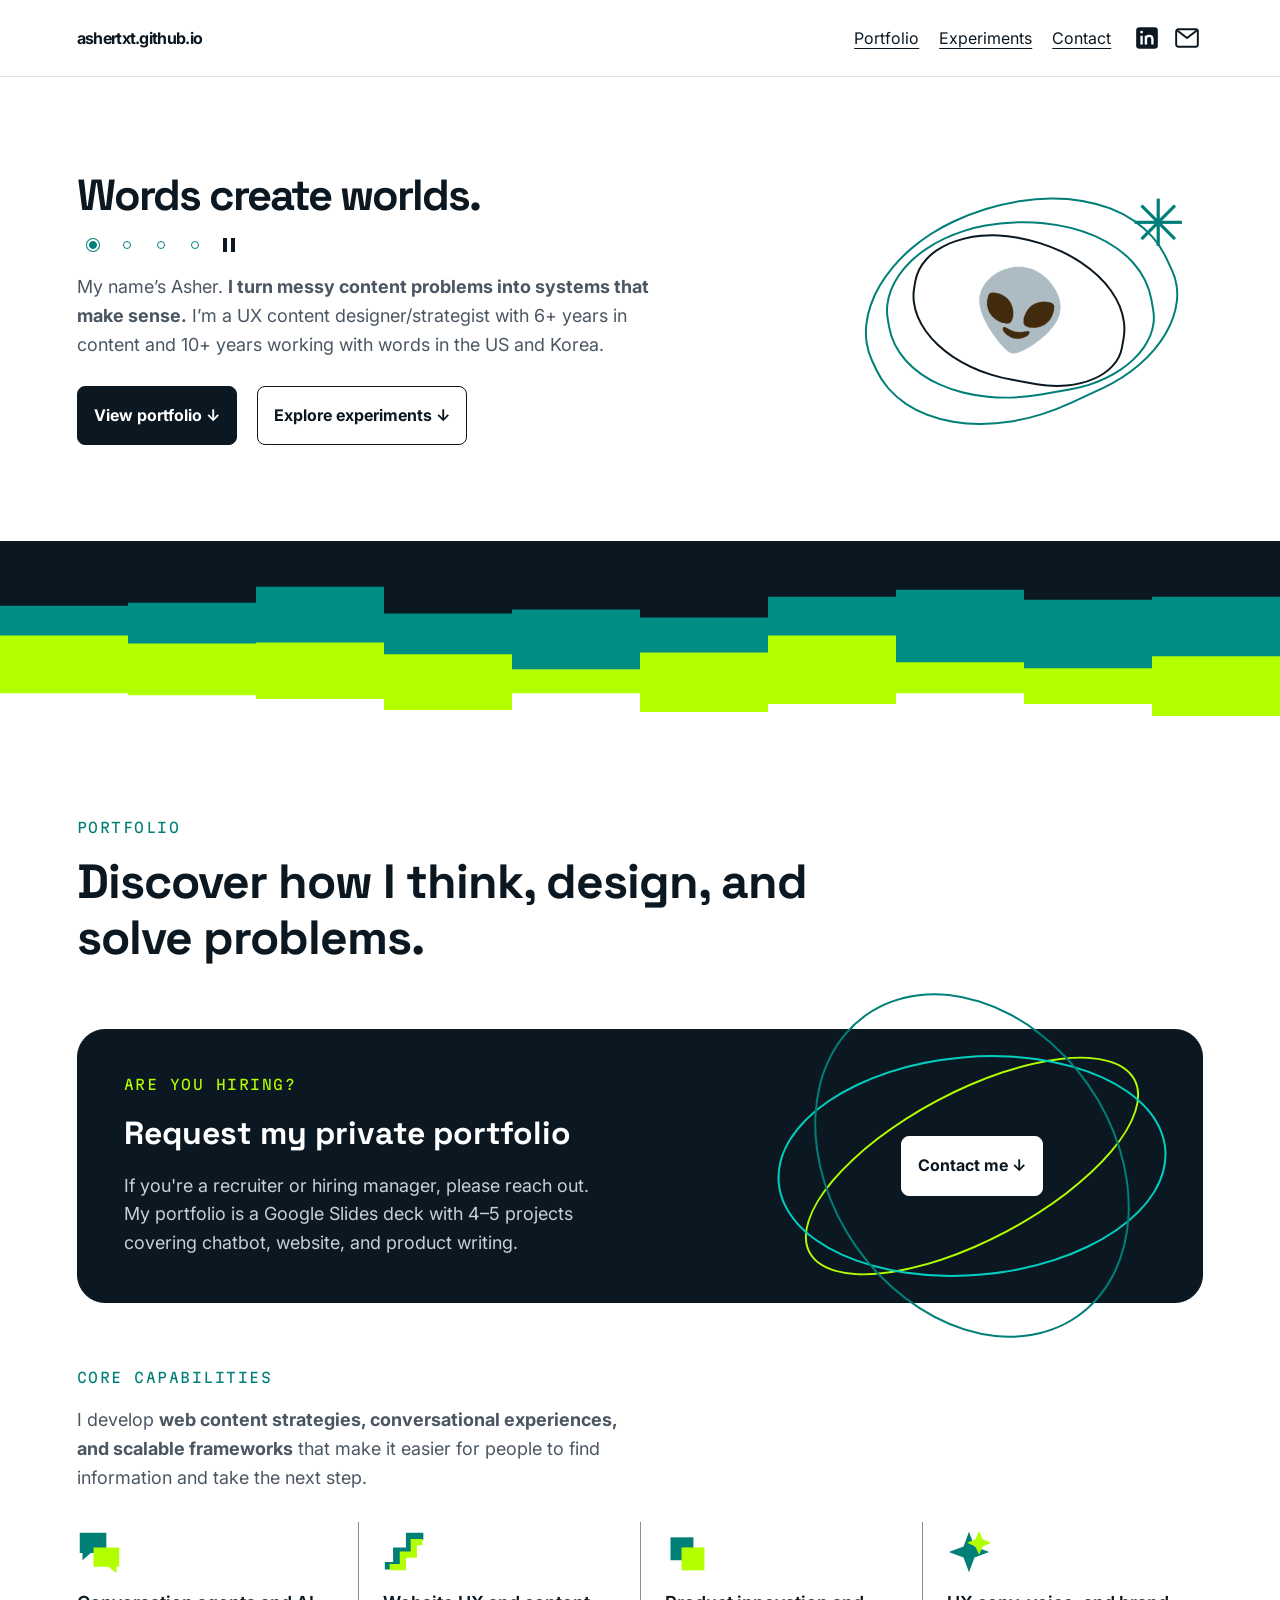
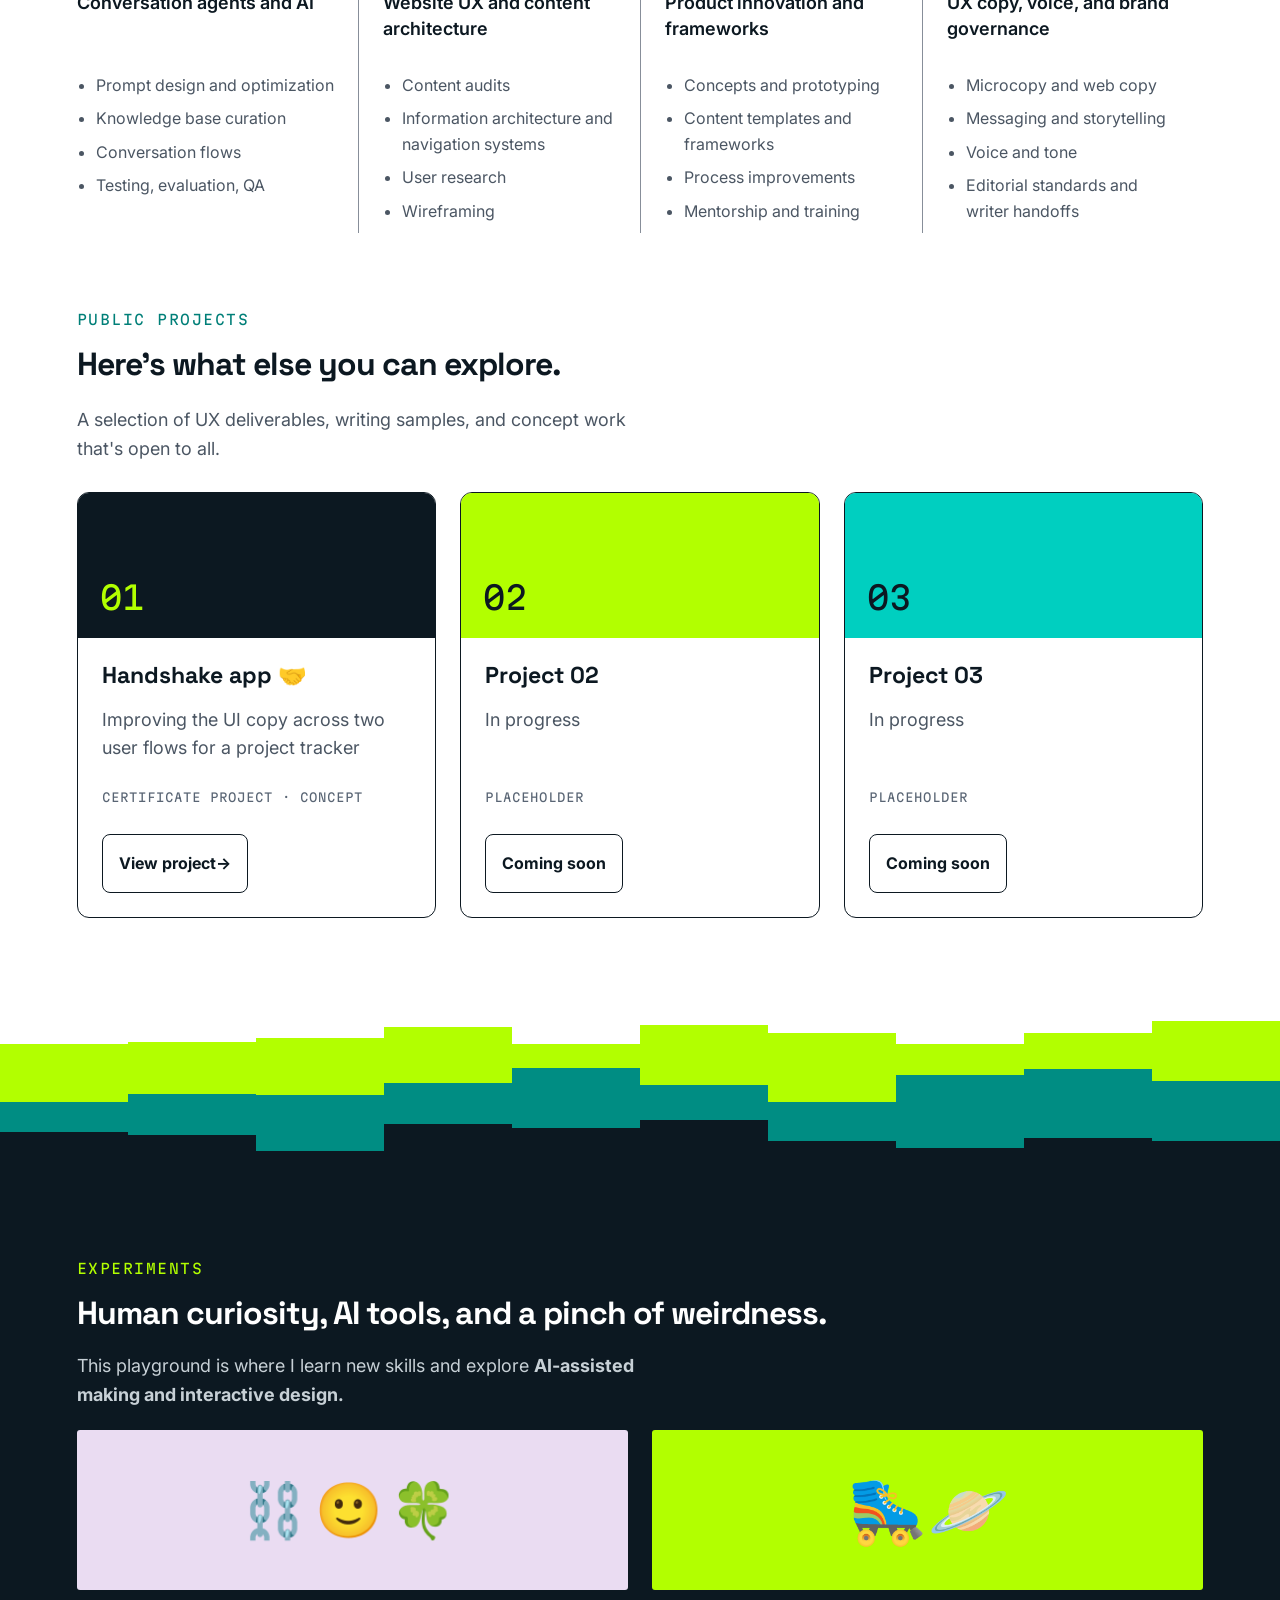
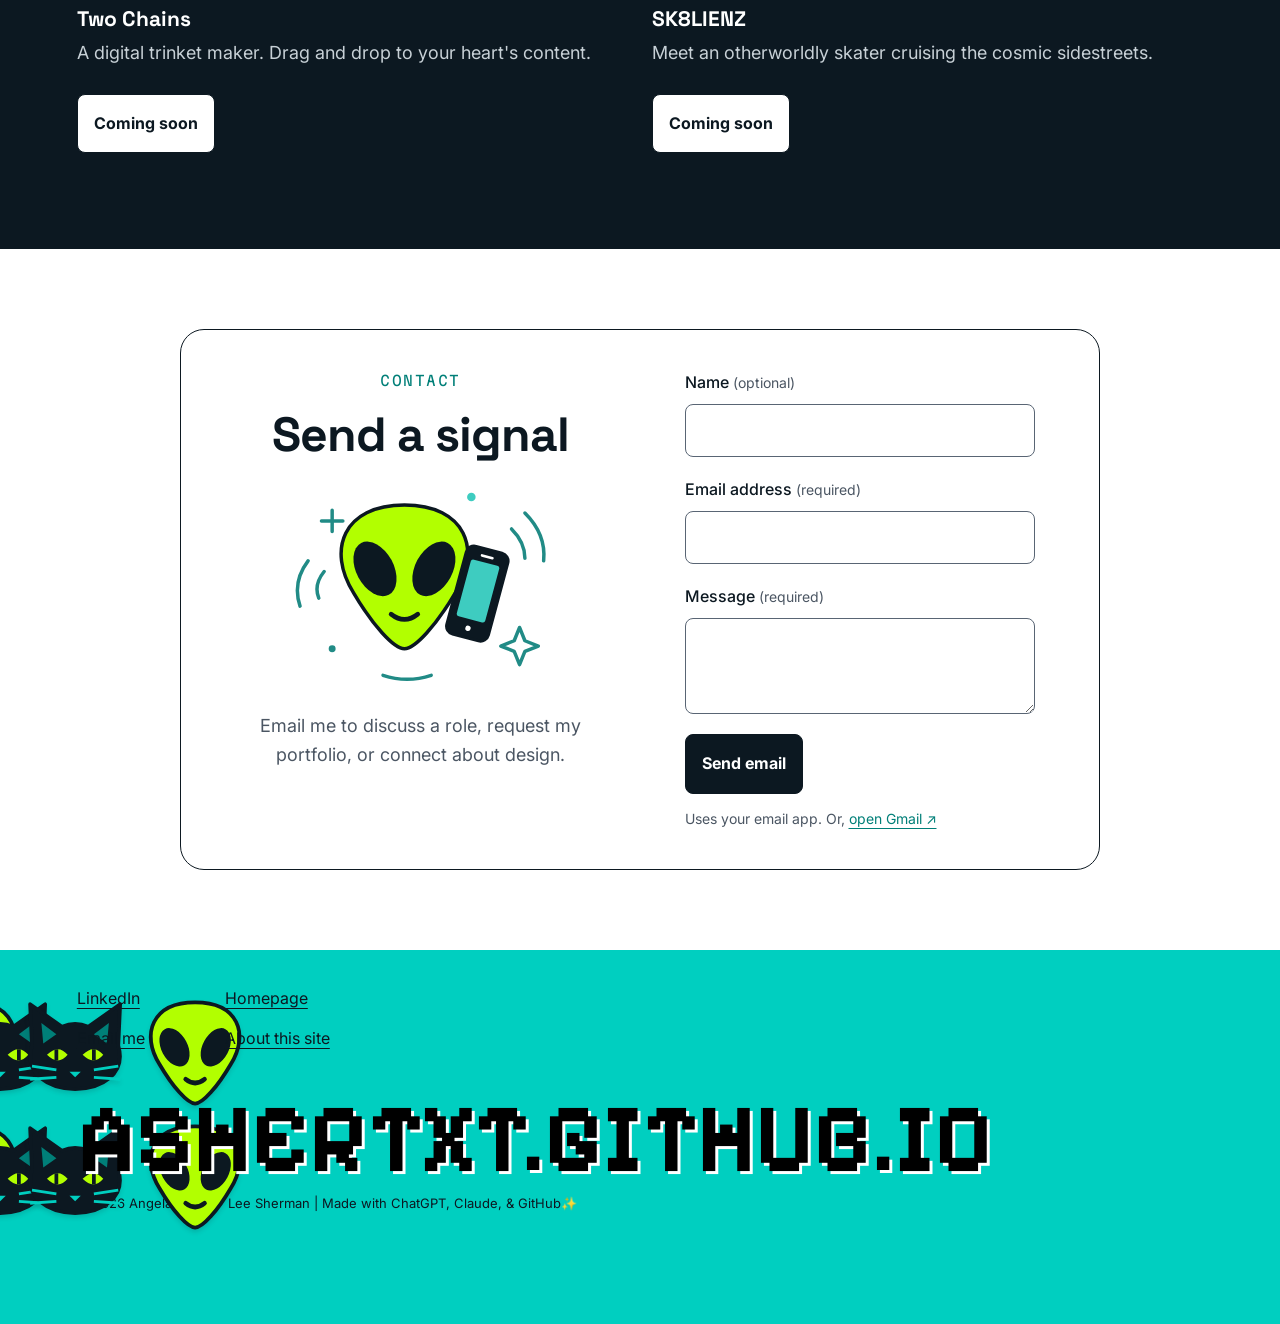
==== commit 42ff1535: "Changed Handshake App CTA Changed from Coming soon with pop up to View project so that it goes to th" ====
--- a/index.html
+++ b/index.html
@@ -5,7 +5,7 @@
 <main id="main-content" tabindex="-1">
 <div class="hero" id="top"><div><h1 class="rotating-headline" aria-label="Words create worlds."><span aria-hidden="true"><span class="headline-fixed">Words</span> <span class="phrase-stack"><span class="phrase active">create worlds.</span><span class="phrase">make designs work.</span><span class="phrase">bring clarity.</span><span class="phrase">shape experiences.</span></span></span></h1><div class="headline-controls" role="group" aria-label="Headline animation" hidden><button type="button" class="phrase-dot" aria-label="Show Words create worlds" aria-pressed="true"><span></span></button><button type="button" class="phrase-dot" aria-label="Show Words make designs work" aria-pressed="false"><span></span></button><button type="button" class="phrase-dot" aria-label="Show Words bring clarity" aria-pressed="false"><span></span></button><button type="button" class="phrase-dot" aria-label="Show Words shape experiences" aria-pressed="false"><span></span></button><button type="button" class="headline-play" aria-label="Pause headline animation"><span class="playback-icon" aria-hidden="true"></span></button></div><p class="intro">My name’s Asher. <strong>I turn messy content problems into systems that make sense.</strong> I’m a UX content designer/strategist with 6+ years in content and 10+ years working with words in the US and Korea.</p><div class="actions"><a class="action primary" href="#portfolio">View portfolio ↓</a><a class="action" href="#experiments">Explore experiments ↓</a></div></div><div class="art" role="img" aria-label="A friendly alien surrounded by orbital lines and a twinkling star."><div class="orbit"></div><div class="orbit"></div><div class="orbit"></div><span class="alien">👽</span><span class="spark">✳</span></div></div>
 <div class="steps steps-top" aria-hidden="true"><img src="assets/steps-2.svg" alt=""></div>
-<section class="content" id="portfolio"><div class="portfolio-intro"><div class="eyebrow">Portfolio</div><h2>Discover how I think, design, and solve problems.</h2></div><div class="portfolio-request"><div class="request-copy"><div class="eyebrow">Are You Hiring?</div><h3>Request my private portfolio</h3><p>If you're a recruiter or hiring manager, please reach out. My portfolio is a Google Slides deck with 4–5 projects covering chatbot, website, and product writing.</p></div><div class="request-action galaxy-action"><div class="galaxy-orbits" aria-hidden="true"><span class="galaxy-orbit"></span><span class="galaxy-orbit"></span><span class="galaxy-orbit"></span><span class="galaxy-orbit"></span><span class="galaxy-cutout galaxy-burst"></span><span class="galaxy-cutout galaxy-diamond"></span></div><a class="action primary" href="#contact">Contact me ↓</a></div></div><div class="capabilities"><div class="eyebrow" id="capabilities-label">Core capabilities</div><p class="capabilities-intro">I develop <strong>web content strategies, conversational experiences, and scalable frameworks</strong> that make it easier for people to find information and take the next step.</p><p class="capabilities-hint" id="capabilities-hint">Swipe or scroll <span aria-hidden="true">→</span></p><div class="capabilities-scroll" role="region" aria-labelledby="capabilities-label" aria-describedby="capabilities-hint" tabindex="-1"><ul class="capabilities-row"><li class="capability"><svg class="capability-accent" viewBox="0 0 48 48" width="44" height="44" aria-hidden="true" focusable="false"><path d="M3 3H32V25H15L6 33V25H3Z" fill="#007f78"/><path d="M18 19H46V40H43V47L34 40H18Z" fill="#b2ff00"/></svg><h3>Conversation agents and AI</h3><ul class="capability-bullets"><li>Prompt design and optimization</li><li>Knowledge base curation</li><li>Conversation flows</li><li>Testing, evaluation, QA</li></ul></li><li class="capability"><svg class="capability-accent" viewBox="0 0 48 48" width="44" height="44" aria-hidden="true" focusable="false"><path d="M2 35H11V19H25V3H44V11H33V27H19V43H2Z" fill="#007f78"/><path d="M5 40H18V24H32V8H47V16H40V32H26V48H5Z" fill="#b2ff00" transform="translate(3 3) scale(.85)"/></svg><h3>Website UX and content architecture</h3><ul class="capability-bullets"><li>Content audits</li><li>Information architecture and navigation systems</li><li>User research</li><li>Wireframing</li></ul></li><li class="capability"><svg class="capability-accent" viewBox="0 0 48 48" width="44" height="44" aria-hidden="true" focusable="false"><path d="M6 8H31V33H6Z" fill="#007f78"/><path d="M18 19H43V44H18Z" fill="#b2ff00"/></svg><h3>Product innovation and frameworks</h3><ul class="capability-bullets"><li>Concepts and prototyping</li><li>Content templates and frameworks</li><li>Process improvements</li><li>Mentorship and training</li></ul></li><li class="capability"><svg class="capability-accent" viewBox="0 0 48 48" width="44" height="44" aria-hidden="true" focusable="false"><path d="M24 2L30 18L46 24L30 30L24 46L18 30L2 24L18 18Z" fill="#007f78"/><path d="M35 1L39 10L48 14L39 18L35 27L31 18L22 14L31 10Z" fill="#b2ff00"/></svg><h3>UX copy, voice, and brand governance</h3><ul class="capability-bullets"><li>Microcopy and web copy</li><li>Messaging and storytelling</li><li>Voice and tone</li><li>Editorial standards and writer handoffs</li></ul></li></ul></div></div><section class="public-projects" aria-label="Public projects and archive"><div class="eyebrow">Public Projects</div><h2>Here's what else you can explore.</h2><p class="public-projects-intro">A selection of UX deliverables, writing samples, and concept work that's open to all.</p><div class="archive-cards"><article class="archive-card"><div class="archive-preview" aria-hidden="true"><span>01</span></div><div class="archive-card-copy"><h3>Handshake app 🤝</h3><p>Improving the UI copy across two user flows for a project tracker</p><span class="meta">CERTIFICATE PROJECT · CONCEPT</span><button type="button" class="action project-cta" aria-haspopup="dialog" aria-label="Coming soon: Handshake app">Coming soon</button></div></article><article class="archive-card"><div class="archive-preview" aria-hidden="true"><span>02</span></div><div class="archive-card-copy"><h3>Project 02</h3><p>In progress</p><span class="meta">Placeholder</span><button type="button" class="action project-cta" aria-haspopup="dialog" aria-label="Coming soon: Project 02">Coming soon</button></div></article><article class="archive-card"><div class="archive-preview" aria-hidden="true"><span>03</span></div><div class="archive-card-copy"><h3>Project 03</h3><p>In progress</p><span class="meta">Placeholder</span><button type="button" class="action project-cta" aria-haspopup="dialog" aria-label="Coming soon: Project 03">Coming soon</button></div></article></div></section></section><div class="steps steps-bottom" aria-hidden="true"><img src="assets/steps-1.svg" alt=""></div><section class="lab" id="experiments"><div class="eyebrow">Experiments</div><h2>Human curiosity, AI tools, and a pinch of weirdness.</h2><p class="lab-intro">This playground is where I learn new skills and explore <strong>AI-assisted making and interactive design.</strong></p><div class="experiments"><article><div class="toy charms" aria-hidden="true">⛓️🙂🍀</div><h3>Two Chains</h3><p>A digital trinket maker. Drag and drop to your heart's content.</p><button type="button" class="action project-cta experiment-cta" aria-haspopup="dialog" aria-label="Coming soon: Two Chains">Coming soon</button></article><article><div class="toy skater" aria-hidden="true">🛼🪐</div><h3>SK8LIENZ</h3><p>Meet an otherworldly skater cruising the cosmic sidestreets.</p><button type="button" class="action project-cta experiment-cta" aria-haspopup="dialog" aria-label="Coming soon: SK8LIENZ">Coming soon</button></article></div></section>
+<section class="content" id="portfolio"><div class="portfolio-intro"><div class="eyebrow">Portfolio</div><h2>Discover how I think, design, and solve problems.</h2></div><div class="portfolio-request"><div class="request-copy"><div class="eyebrow">Are You Hiring?</div><h3>Request my private portfolio</h3><p>If you're a recruiter or hiring manager, please reach out. My portfolio is a Google Slides deck with 4–5 projects covering chatbot, website, and product writing.</p></div><div class="request-action galaxy-action"><div class="galaxy-orbits" aria-hidden="true"><span class="galaxy-orbit"></span><span class="galaxy-orbit"></span><span class="galaxy-orbit"></span><span class="galaxy-orbit"></span><span class="galaxy-cutout galaxy-burst"></span><span class="galaxy-cutout galaxy-diamond"></span></div><a class="action primary" href="#contact">Contact me ↓</a></div></div><div class="capabilities"><div class="eyebrow" id="capabilities-label">Core capabilities</div><p class="capabilities-intro">I develop <strong>web content strategies, conversational experiences, and scalable frameworks</strong> that make it easier for people to find information and take the next step.</p><p class="capabilities-hint" id="capabilities-hint">Swipe or scroll <span aria-hidden="true">→</span></p><div class="capabilities-scroll" role="region" aria-labelledby="capabilities-label" aria-describedby="capabilities-hint" tabindex="-1"><ul class="capabilities-row"><li class="capability"><svg class="capability-accent" viewBox="0 0 48 48" width="44" height="44" aria-hidden="true" focusable="false"><path d="M3 3H32V25H15L6 33V25H3Z" fill="#007f78"/><path d="M18 19H46V40H43V47L34 40H18Z" fill="#b2ff00"/></svg><h3>Conversation agents and AI</h3><ul class="capability-bullets"><li>Prompt design and optimization</li><li>Knowledge base curation</li><li>Conversation flows</li><li>Testing, evaluation, QA</li></ul></li><li class="capability"><svg class="capability-accent" viewBox="0 0 48 48" width="44" height="44" aria-hidden="true" focusable="false"><path d="M2 35H11V19H25V3H44V11H33V27H19V43H2Z" fill="#007f78"/><path d="M5 40H18V24H32V8H47V16H40V32H26V48H5Z" fill="#b2ff00" transform="translate(3 3) scale(.85)"/></svg><h3>Website UX and content architecture</h3><ul class="capability-bullets"><li>Content audits</li><li>Information architecture and navigation systems</li><li>User research</li><li>Wireframing</li></ul></li><li class="capability"><svg class="capability-accent" viewBox="0 0 48 48" width="44" height="44" aria-hidden="true" focusable="false"><path d="M6 8H31V33H6Z" fill="#007f78"/><path d="M18 19H43V44H18Z" fill="#b2ff00"/></svg><h3>Product innovation and frameworks</h3><ul class="capability-bullets"><li>Concepts and prototyping</li><li>Content templates and frameworks</li><li>Process improvements</li><li>Mentorship and training</li></ul></li><li class="capability"><svg class="capability-accent" viewBox="0 0 48 48" width="44" height="44" aria-hidden="true" focusable="false"><path d="M24 2L30 18L46 24L30 30L24 46L18 30L2 24L18 18Z" fill="#007f78"/><path d="M35 1L39 10L48 14L39 18L35 27L31 18L22 14L31 10Z" fill="#b2ff00"/></svg><h3>UX copy, voice, and brand governance</h3><ul class="capability-bullets"><li>Microcopy and web copy</li><li>Messaging and storytelling</li><li>Voice and tone</li><li>Editorial standards and writer handoffs</li></ul></li></ul></div></div><section class="public-projects" aria-label="Public projects and archive"><div class="eyebrow">Public Projects</div><h2>Here's what else you can explore.</h2><p class="public-projects-intro">A selection of UX deliverables, writing samples, and concept work that's open to all.</p><div class="archive-cards"><article class="archive-card"><div class="archive-preview" aria-hidden="true"><span>01</span></div><div class="archive-card-copy"><h3>Handshake app 🤝</h3><p>Improving the UI copy across two user flows for a project tracker</p><span class="meta">CERTIFICATE PROJECT · CONCEPT</span><a class="action project-cta" href="/handshake/">View project <span aria-hidden="true">→</span></a></div></article><article class="archive-card"><div class="archive-preview" aria-hidden="true"><span>02</span></div><div class="archive-card-copy"><h3>Project 02</h3><p>In progress</p><span class="meta">Placeholder</span><button type="button" class="action project-cta" aria-haspopup="dialog" aria-label="Coming soon: Project 02">Coming soon</button></div></article><article class="archive-card"><div class="archive-preview" aria-hidden="true"><span>03</span></div><div class="archive-card-copy"><h3>Project 03</h3><p>In progress</p><span class="meta">Placeholder</span><button type="button" class="action project-cta" aria-haspopup="dialog" aria-label="Coming soon: Project 03">Coming soon</button></div></article></div></section></section><div class="steps steps-bottom" aria-hidden="true"><img src="assets/steps-1.svg" alt=""></div><section class="lab" id="experiments"><div class="eyebrow">Experiments</div><h2>Human curiosity, AI tools, and a pinch of weirdness.</h2><p class="lab-intro">This playground is where I learn new skills and explore <strong>AI-assisted making and interactive design.</strong></p><div class="experiments"><article><div class="toy charms" aria-hidden="true">⛓️🙂🍀</div><h3>Two Chains</h3><p>A digital trinket maker. Drag and drop to your heart's content.</p><button type="button" class="action project-cta experiment-cta" aria-haspopup="dialog" aria-label="Coming soon: Two Chains">Coming soon</button></article><article><div class="toy skater" aria-hidden="true">🛼🪐</div><h3>SK8LIENZ</h3><p>Meet an otherworldly skater cruising the cosmic sidestreets.</p><button type="button" class="action project-cta experiment-cta" aria-haspopup="dialog" aria-label="Coming soon: SK8LIENZ">Coming soon</button></article></div></section>
 <section class="contact-section" id="contact" aria-labelledby="contact-title"><div class="contact-copy"><div class="eyebrow">Contact</div><h2 id="contact-title">Send a signal</h2><div class="signal-art"><img src="assets/alien-contact.svg" alt="A lime green alien with a mobile phone" width="280" height="219"></div><p>Email me to discuss a role, request my portfolio, or connect about design.</p></div><form class="contact-form"><label for="contact-name">Name <span class="field-status">(optional)</span></label><input id="contact-name" name="name" autocomplete="name"><label for="contact-email">Email address <span class="field-status">(required)</span></label><input id="contact-email" name="email" type="email" autocomplete="email" required><label for="contact-message">Message <span class="field-status">(required)</span></label><textarea id="contact-message" name="message" rows="3" required></textarea><button class="action primary contact-submit" type="submit">Send email</button><p class="form-notice" role="status" hidden></p></form></section></main><footer class="site-footer"><div class="footer-columns"><div><a class="footer-link" href="https://www.linkedin.com/in/asher27" target="_blank" rel="noopener noreferrer">LinkedIn</a><a class="footer-link" href="mailto:asherdoeswork@gmail.com">Email me</a></div><div><a class="footer-link" href="https://ashertxt.github.io/">Homepage</a><button type="button" class="footer-link project-cta" aria-haspopup="dialog">About this site</button></div></div><div class="footer-wordmark"><span>ASHERTXT<span class="wordmark-domain">.GITHUB.IO</span></span></div><p class="footer-copyright">© 2026 Angela &quot;Asher&quot; Lee Sherman | Made with ChatGPT, Claude, &amp; GitHub✨</p><div class="footer-play" aria-label="Alien and cat playground"></div></footer>
 </div>
 <script>
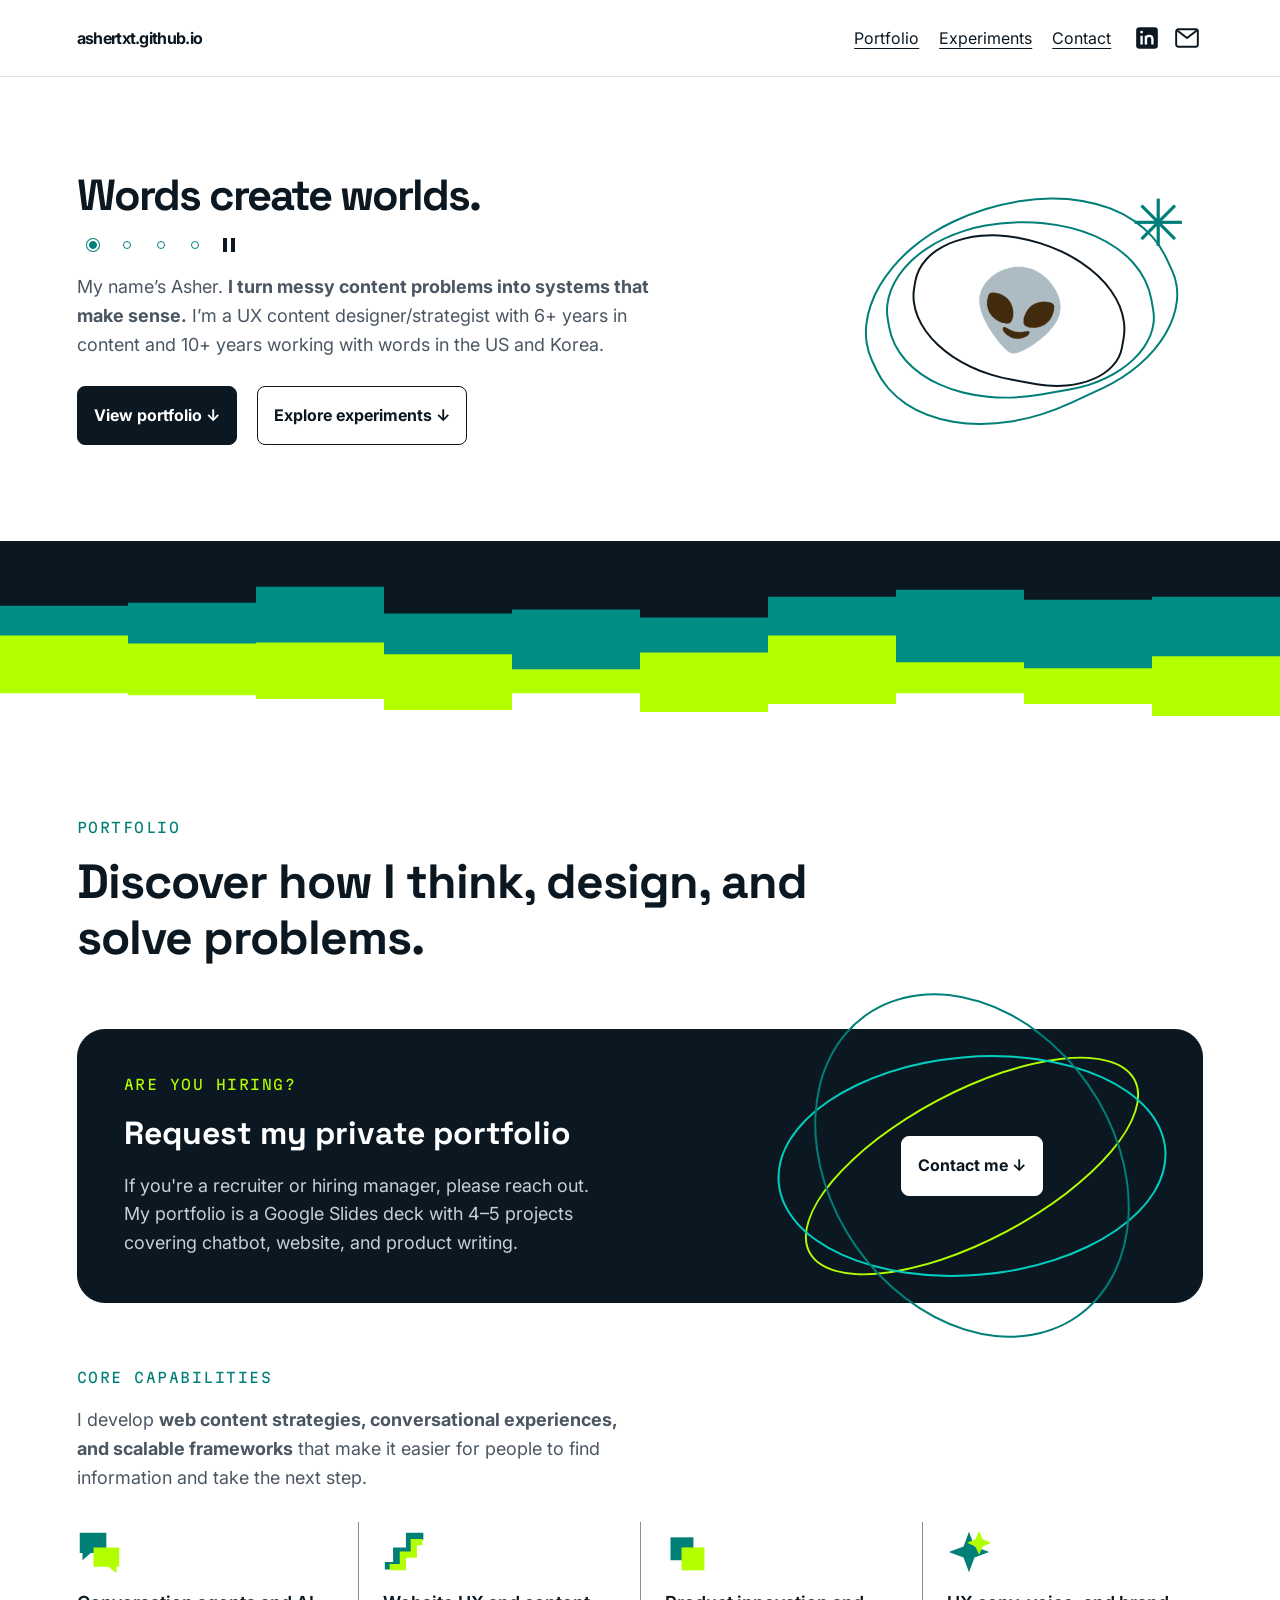
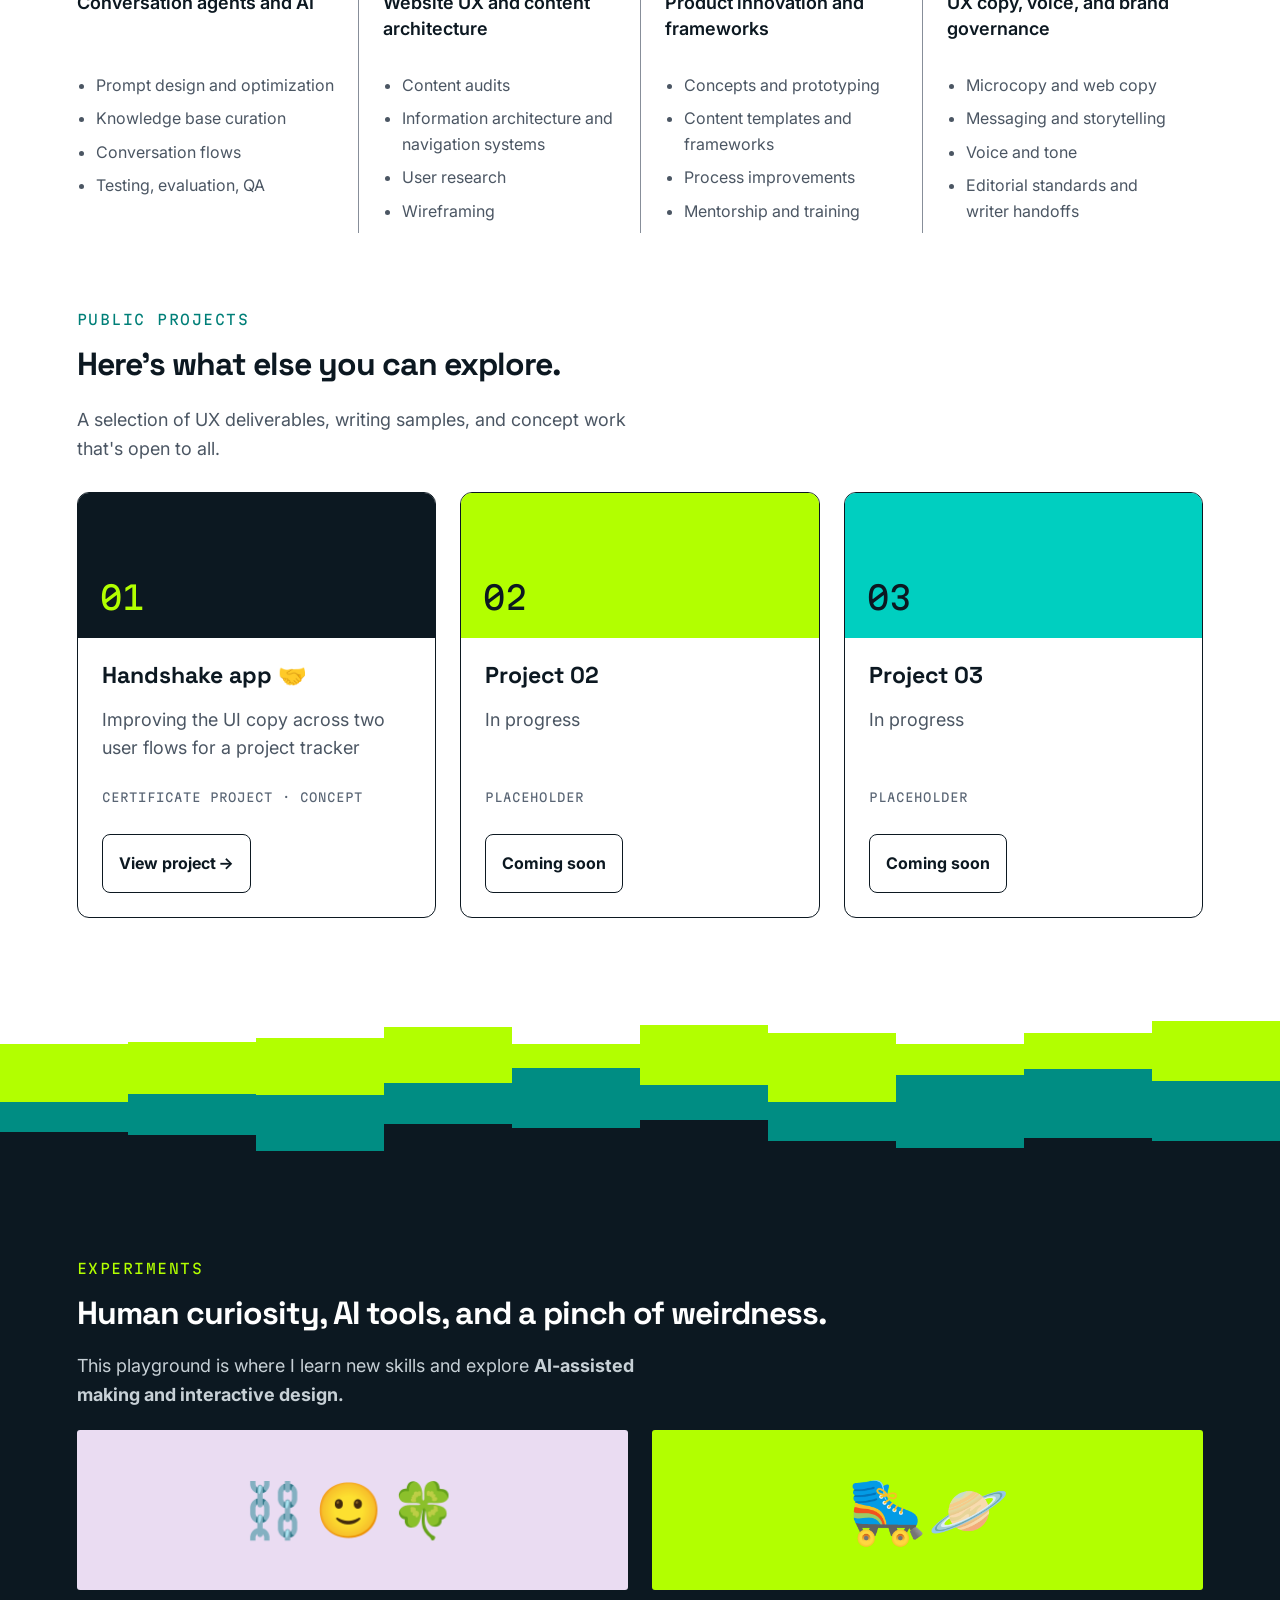
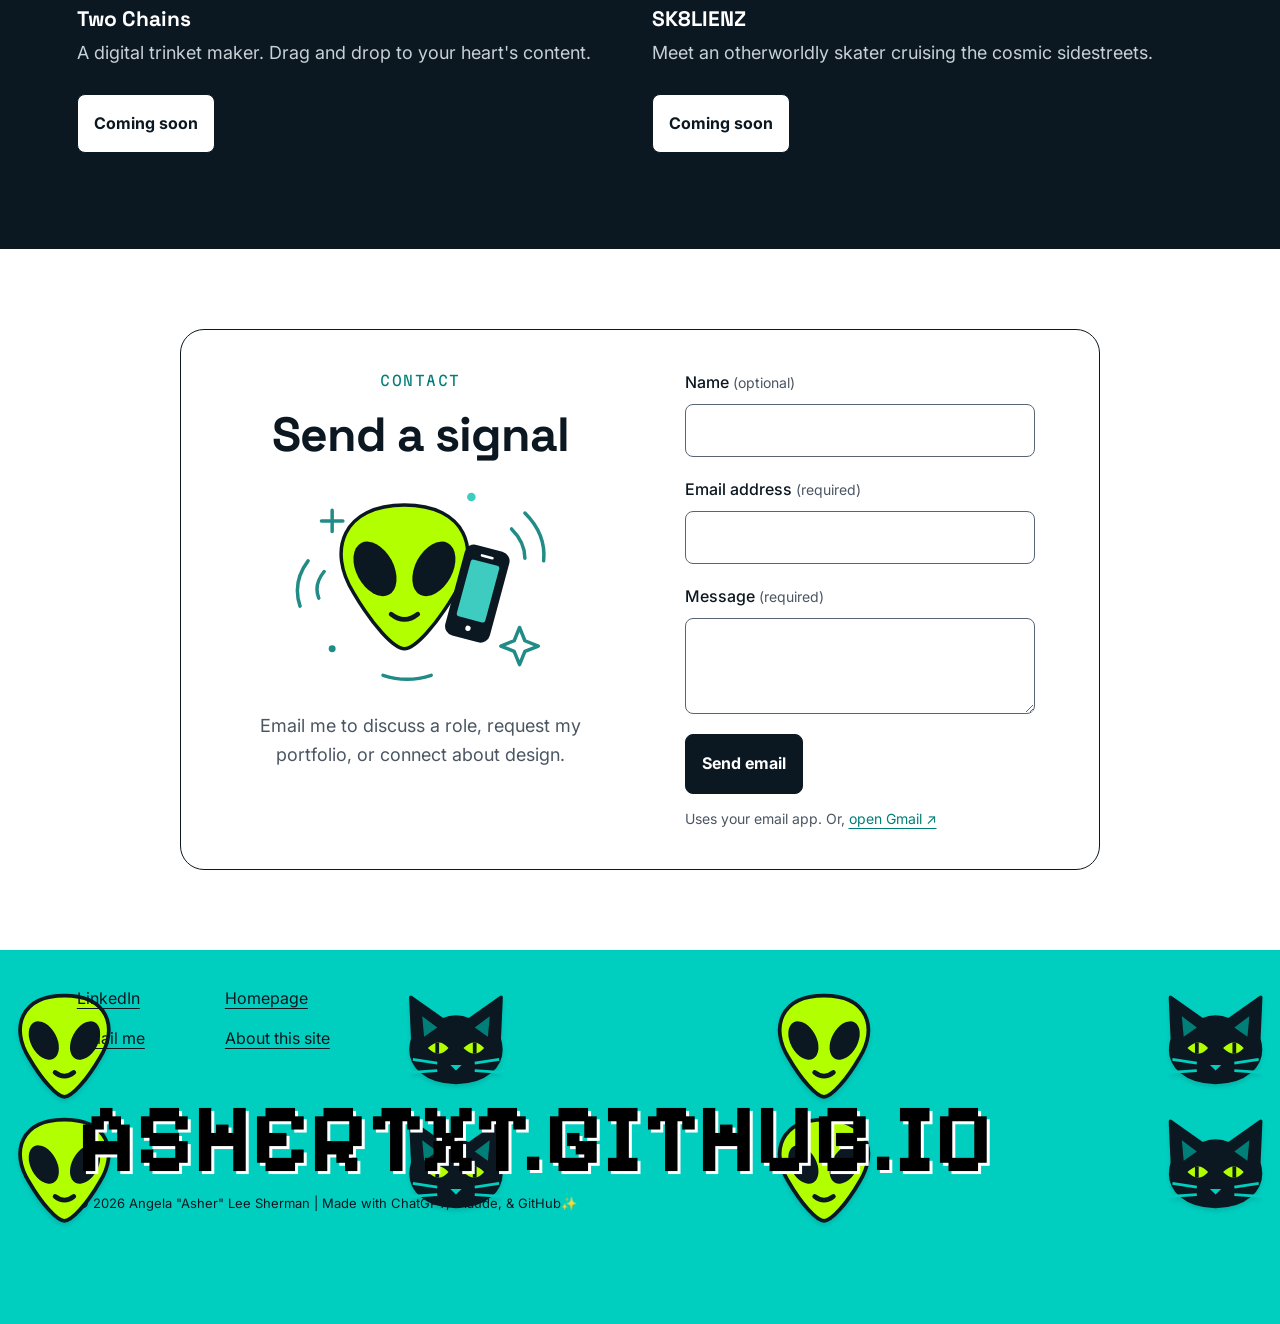
==== commit f680f4f2: "Changed arrow style for Handshake app CTA" ====
--- a/index.html
+++ b/index.html
@@ -5,7 +5,7 @@
 <main id="main-content" tabindex="-1">
 <div class="hero" id="top"><div><h1 class="rotating-headline" aria-label="Words create worlds."><span aria-hidden="true"><span class="headline-fixed">Words</span> <span class="phrase-stack"><span class="phrase active">create worlds.</span><span class="phrase">make designs work.</span><span class="phrase">bring clarity.</span><span class="phrase">shape experiences.</span></span></span></h1><div class="headline-controls" role="group" aria-label="Headline animation" hidden><button type="button" class="phrase-dot" aria-label="Show Words create worlds" aria-pressed="true"><span></span></button><button type="button" class="phrase-dot" aria-label="Show Words make designs work" aria-pressed="false"><span></span></button><button type="button" class="phrase-dot" aria-label="Show Words bring clarity" aria-pressed="false"><span></span></button><button type="button" class="phrase-dot" aria-label="Show Words shape experiences" aria-pressed="false"><span></span></button><button type="button" class="headline-play" aria-label="Pause headline animation"><span class="playback-icon" aria-hidden="true"></span></button></div><p class="intro">My name’s Asher. <strong>I turn messy content problems into systems that make sense.</strong> I’m a UX content designer/strategist with 6+ years in content and 10+ years working with words in the US and Korea.</p><div class="actions"><a class="action primary" href="#portfolio">View portfolio ↓</a><a class="action" href="#experiments">Explore experiments ↓</a></div></div><div class="art" role="img" aria-label="A friendly alien surrounded by orbital lines and a twinkling star."><div class="orbit"></div><div class="orbit"></div><div class="orbit"></div><span class="alien">👽</span><span class="spark">✳</span></div></div>
 <div class="steps steps-top" aria-hidden="true"><img src="assets/steps-2.svg" alt=""></div>
-<section class="content" id="portfolio"><div class="portfolio-intro"><div class="eyebrow">Portfolio</div><h2>Discover how I think, design, and solve problems.</h2></div><div class="portfolio-request"><div class="request-copy"><div class="eyebrow">Are You Hiring?</div><h3>Request my private portfolio</h3><p>If you're a recruiter or hiring manager, please reach out. My portfolio is a Google Slides deck with 4–5 projects covering chatbot, website, and product writing.</p></div><div class="request-action galaxy-action"><div class="galaxy-orbits" aria-hidden="true"><span class="galaxy-orbit"></span><span class="galaxy-orbit"></span><span class="galaxy-orbit"></span><span class="galaxy-orbit"></span><span class="galaxy-cutout galaxy-burst"></span><span class="galaxy-cutout galaxy-diamond"></span></div><a class="action primary" href="#contact">Contact me ↓</a></div></div><div class="capabilities"><div class="eyebrow" id="capabilities-label">Core capabilities</div><p class="capabilities-intro">I develop <strong>web content strategies, conversational experiences, and scalable frameworks</strong> that make it easier for people to find information and take the next step.</p><p class="capabilities-hint" id="capabilities-hint">Swipe or scroll <span aria-hidden="true">→</span></p><div class="capabilities-scroll" role="region" aria-labelledby="capabilities-label" aria-describedby="capabilities-hint" tabindex="-1"><ul class="capabilities-row"><li class="capability"><svg class="capability-accent" viewBox="0 0 48 48" width="44" height="44" aria-hidden="true" focusable="false"><path d="M3 3H32V25H15L6 33V25H3Z" fill="#007f78"/><path d="M18 19H46V40H43V47L34 40H18Z" fill="#b2ff00"/></svg><h3>Conversation agents and AI</h3><ul class="capability-bullets"><li>Prompt design and optimization</li><li>Knowledge base curation</li><li>Conversation flows</li><li>Testing, evaluation, QA</li></ul></li><li class="capability"><svg class="capability-accent" viewBox="0 0 48 48" width="44" height="44" aria-hidden="true" focusable="false"><path d="M2 35H11V19H25V3H44V11H33V27H19V43H2Z" fill="#007f78"/><path d="M5 40H18V24H32V8H47V16H40V32H26V48H5Z" fill="#b2ff00" transform="translate(3 3) scale(.85)"/></svg><h3>Website UX and content architecture</h3><ul class="capability-bullets"><li>Content audits</li><li>Information architecture and navigation systems</li><li>User research</li><li>Wireframing</li></ul></li><li class="capability"><svg class="capability-accent" viewBox="0 0 48 48" width="44" height="44" aria-hidden="true" focusable="false"><path d="M6 8H31V33H6Z" fill="#007f78"/><path d="M18 19H43V44H18Z" fill="#b2ff00"/></svg><h3>Product innovation and frameworks</h3><ul class="capability-bullets"><li>Concepts and prototyping</li><li>Content templates and frameworks</li><li>Process improvements</li><li>Mentorship and training</li></ul></li><li class="capability"><svg class="capability-accent" viewBox="0 0 48 48" width="44" height="44" aria-hidden="true" focusable="false"><path d="M24 2L30 18L46 24L30 30L24 46L18 30L2 24L18 18Z" fill="#007f78"/><path d="M35 1L39 10L48 14L39 18L35 27L31 18L22 14L31 10Z" fill="#b2ff00"/></svg><h3>UX copy, voice, and brand governance</h3><ul class="capability-bullets"><li>Microcopy and web copy</li><li>Messaging and storytelling</li><li>Voice and tone</li><li>Editorial standards and writer handoffs</li></ul></li></ul></div></div><section class="public-projects" aria-label="Public projects and archive"><div class="eyebrow">Public Projects</div><h2>Here's what else you can explore.</h2><p class="public-projects-intro">A selection of UX deliverables, writing samples, and concept work that's open to all.</p><div class="archive-cards"><article class="archive-card"><div class="archive-preview" aria-hidden="true"><span>01</span></div><div class="archive-card-copy"><h3>Handshake app 🤝</h3><p>Improving the UI copy across two user flows for a project tracker</p><span class="meta">CERTIFICATE PROJECT · CONCEPT</span><a class="action project-cta" href="/handshake/">View project <span aria-hidden="true">→</span></a></div></article><article class="archive-card"><div class="archive-preview" aria-hidden="true"><span>02</span></div><div class="archive-card-copy"><h3>Project 02</h3><p>In progress</p><span class="meta">Placeholder</span><button type="button" class="action project-cta" aria-haspopup="dialog" aria-label="Coming soon: Project 02">Coming soon</button></div></article><article class="archive-card"><div class="archive-preview" aria-hidden="true"><span>03</span></div><div class="archive-card-copy"><h3>Project 03</h3><p>In progress</p><span class="meta">Placeholder</span><button type="button" class="action project-cta" aria-haspopup="dialog" aria-label="Coming soon: Project 03">Coming soon</button></div></article></div></section></section><div class="steps steps-bottom" aria-hidden="true"><img src="assets/steps-1.svg" alt=""></div><section class="lab" id="experiments"><div class="eyebrow">Experiments</div><h2>Human curiosity, AI tools, and a pinch of weirdness.</h2><p class="lab-intro">This playground is where I learn new skills and explore <strong>AI-assisted making and interactive design.</strong></p><div class="experiments"><article><div class="toy charms" aria-hidden="true">⛓️🙂🍀</div><h3>Two Chains</h3><p>A digital trinket maker. Drag and drop to your heart's content.</p><button type="button" class="action project-cta experiment-cta" aria-haspopup="dialog" aria-label="Coming soon: Two Chains">Coming soon</button></article><article><div class="toy skater" aria-hidden="true">🛼🪐</div><h3>SK8LIENZ</h3><p>Meet an otherworldly skater cruising the cosmic sidestreets.</p><button type="button" class="action project-cta experiment-cta" aria-haspopup="dialog" aria-label="Coming soon: SK8LIENZ">Coming soon</button></article></div></section>
+<section class="content" id="portfolio"><div class="portfolio-intro"><div class="eyebrow">Portfolio</div><h2>Discover how I think, design, and solve problems.</h2></div><div class="portfolio-request"><div class="request-copy"><div class="eyebrow">Are You Hiring?</div><h3>Request my private portfolio</h3><p>If you're a recruiter or hiring manager, please reach out. My portfolio is a Google Slides deck with 4–5 projects covering chatbot, website, and product writing.</p></div><div class="request-action galaxy-action"><div class="galaxy-orbits" aria-hidden="true"><span class="galaxy-orbit"></span><span class="galaxy-orbit"></span><span class="galaxy-orbit"></span><span class="galaxy-orbit"></span><span class="galaxy-cutout galaxy-burst"></span><span class="galaxy-cutout galaxy-diamond"></span></div><a class="action primary" href="#contact">Contact me ↓</a></div></div><div class="capabilities"><div class="eyebrow" id="capabilities-label">Core capabilities</div><p class="capabilities-intro">I develop <strong>web content strategies, conversational experiences, and scalable frameworks</strong> that make it easier for people to find information and take the next step.</p><p class="capabilities-hint" id="capabilities-hint">Swipe or scroll <span aria-hidden="true">→</span></p><div class="capabilities-scroll" role="region" aria-labelledby="capabilities-label" aria-describedby="capabilities-hint" tabindex="-1"><ul class="capabilities-row"><li class="capability"><svg class="capability-accent" viewBox="0 0 48 48" width="44" height="44" aria-hidden="true" focusable="false"><path d="M3 3H32V25H15L6 33V25H3Z" fill="#007f78"/><path d="M18 19H46V40H43V47L34 40H18Z" fill="#b2ff00"/></svg><h3>Conversation agents and AI</h3><ul class="capability-bullets"><li>Prompt design and optimization</li><li>Knowledge base curation</li><li>Conversation flows</li><li>Testing, evaluation, QA</li></ul></li><li class="capability"><svg class="capability-accent" viewBox="0 0 48 48" width="44" height="44" aria-hidden="true" focusable="false"><path d="M2 35H11V19H25V3H44V11H33V27H19V43H2Z" fill="#007f78"/><path d="M5 40H18V24H32V8H47V16H40V32H26V48H5Z" fill="#b2ff00" transform="translate(3 3) scale(.85)"/></svg><h3>Website UX and content architecture</h3><ul class="capability-bullets"><li>Content audits</li><li>Information architecture and navigation systems</li><li>User research</li><li>Wireframing</li></ul></li><li class="capability"><svg class="capability-accent" viewBox="0 0 48 48" width="44" height="44" aria-hidden="true" focusable="false"><path d="M6 8H31V33H6Z" fill="#007f78"/><path d="M18 19H43V44H18Z" fill="#b2ff00"/></svg><h3>Product innovation and frameworks</h3><ul class="capability-bullets"><li>Concepts and prototyping</li><li>Content templates and frameworks</li><li>Process improvements</li><li>Mentorship and training</li></ul></li><li class="capability"><svg class="capability-accent" viewBox="0 0 48 48" width="44" height="44" aria-hidden="true" focusable="false"><path d="M24 2L30 18L46 24L30 30L24 46L18 30L2 24L18 18Z" fill="#007f78"/><path d="M35 1L39 10L48 14L39 18L35 27L31 18L22 14L31 10Z" fill="#b2ff00"/></svg><h3>UX copy, voice, and brand governance</h3><ul class="capability-bullets"><li>Microcopy and web copy</li><li>Messaging and storytelling</li><li>Voice and tone</li><li>Editorial standards and writer handoffs</li></ul></li></ul></div></div><section class="public-projects" aria-label="Public projects and archive"><div class="eyebrow">Public Projects</div><h2>Here's what else you can explore.</h2><p class="public-projects-intro">A selection of UX deliverables, writing samples, and concept work that's open to all.</p><div class="archive-cards"><article class="archive-card"><div class="archive-preview" aria-hidden="true"><span>01</span></div><div class="archive-card-copy"><h3>Handshake app 🤝</h3><p>Improving the UI copy across two user flows for a project tracker</p><span class="meta">CERTIFICATE PROJECT · CONCEPT</span><a class="action project-cta" href="/handshake/">View project <span aria-hidden="true" style="display:inline-block; transform:rotate(-90deg); margin-left:4px;">↓</span></a></div></article><article class="archive-card"><div class="archive-preview" aria-hidden="true"><span>02</span></div><div class="archive-card-copy"><h3>Project 02</h3><p>In progress</p><span class="meta">Placeholder</span><button type="button" class="action project-cta" aria-haspopup="dialog" aria-label="Coming soon: Project 02">Coming soon</button></div></article><article class="archive-card"><div class="archive-preview" aria-hidden="true"><span>03</span></div><div class="archive-card-copy"><h3>Project 03</h3><p>In progress</p><span class="meta">Placeholder</span><button type="button" class="action project-cta" aria-haspopup="dialog" aria-label="Coming soon: Project 03">Coming soon</button></div></article></div></section></section><div class="steps steps-bottom" aria-hidden="true"><img src="assets/steps-1.svg" alt=""></div><section class="lab" id="experiments"><div class="eyebrow">Experiments</div><h2>Human curiosity, AI tools, and a pinch of weirdness.</h2><p class="lab-intro">This playground is where I learn new skills and explore <strong>AI-assisted making and interactive design.</strong></p><div class="experiments"><article><div class="toy charms" aria-hidden="true">⛓️🙂🍀</div><h3>Two Chains</h3><p>A digital trinket maker. Drag and drop to your heart's content.</p><button type="button" class="action project-cta experiment-cta" aria-haspopup="dialog" aria-label="Coming soon: Two Chains">Coming soon</button></article><article><div class="toy skater" aria-hidden="true">🛼🪐</div><h3>SK8LIENZ</h3><p>Meet an otherworldly skater cruising the cosmic sidestreets.</p><button type="button" class="action project-cta experiment-cta" aria-haspopup="dialog" aria-label="Coming soon: SK8LIENZ">Coming soon</button></article></div></section>
 <section class="contact-section" id="contact" aria-labelledby="contact-title"><div class="contact-copy"><div class="eyebrow">Contact</div><h2 id="contact-title">Send a signal</h2><div class="signal-art"><img src="assets/alien-contact.svg" alt="A lime green alien with a mobile phone" width="280" height="219"></div><p>Email me to discuss a role, request my portfolio, or connect about design.</p></div><form class="contact-form"><label for="contact-name">Name <span class="field-status">(optional)</span></label><input id="contact-name" name="name" autocomplete="name"><label for="contact-email">Email address <span class="field-status">(required)</span></label><input id="contact-email" name="email" type="email" autocomplete="email" required><label for="contact-message">Message <span class="field-status">(required)</span></label><textarea id="contact-message" name="message" rows="3" required></textarea><button class="action primary contact-submit" type="submit">Send email</button><p class="form-notice" role="status" hidden></p></form></section></main><footer class="site-footer"><div class="footer-columns"><div><a class="footer-link" href="https://www.linkedin.com/in/asher27" target="_blank" rel="noopener noreferrer">LinkedIn</a><a class="footer-link" href="mailto:asherdoeswork@gmail.com">Email me</a></div><div><a class="footer-link" href="https://ashertxt.github.io/">Homepage</a><button type="button" class="footer-link project-cta" aria-haspopup="dialog">About this site</button></div></div><div class="footer-wordmark"><span>ASHERTXT<span class="wordmark-domain">.GITHUB.IO</span></span></div><p class="footer-copyright">© 2026 Angela &quot;Asher&quot; Lee Sherman | Made with ChatGPT, Claude, &amp; GitHub✨</p><div class="footer-play" aria-label="Alien and cat playground"></div></footer>
 </div>
 <script>
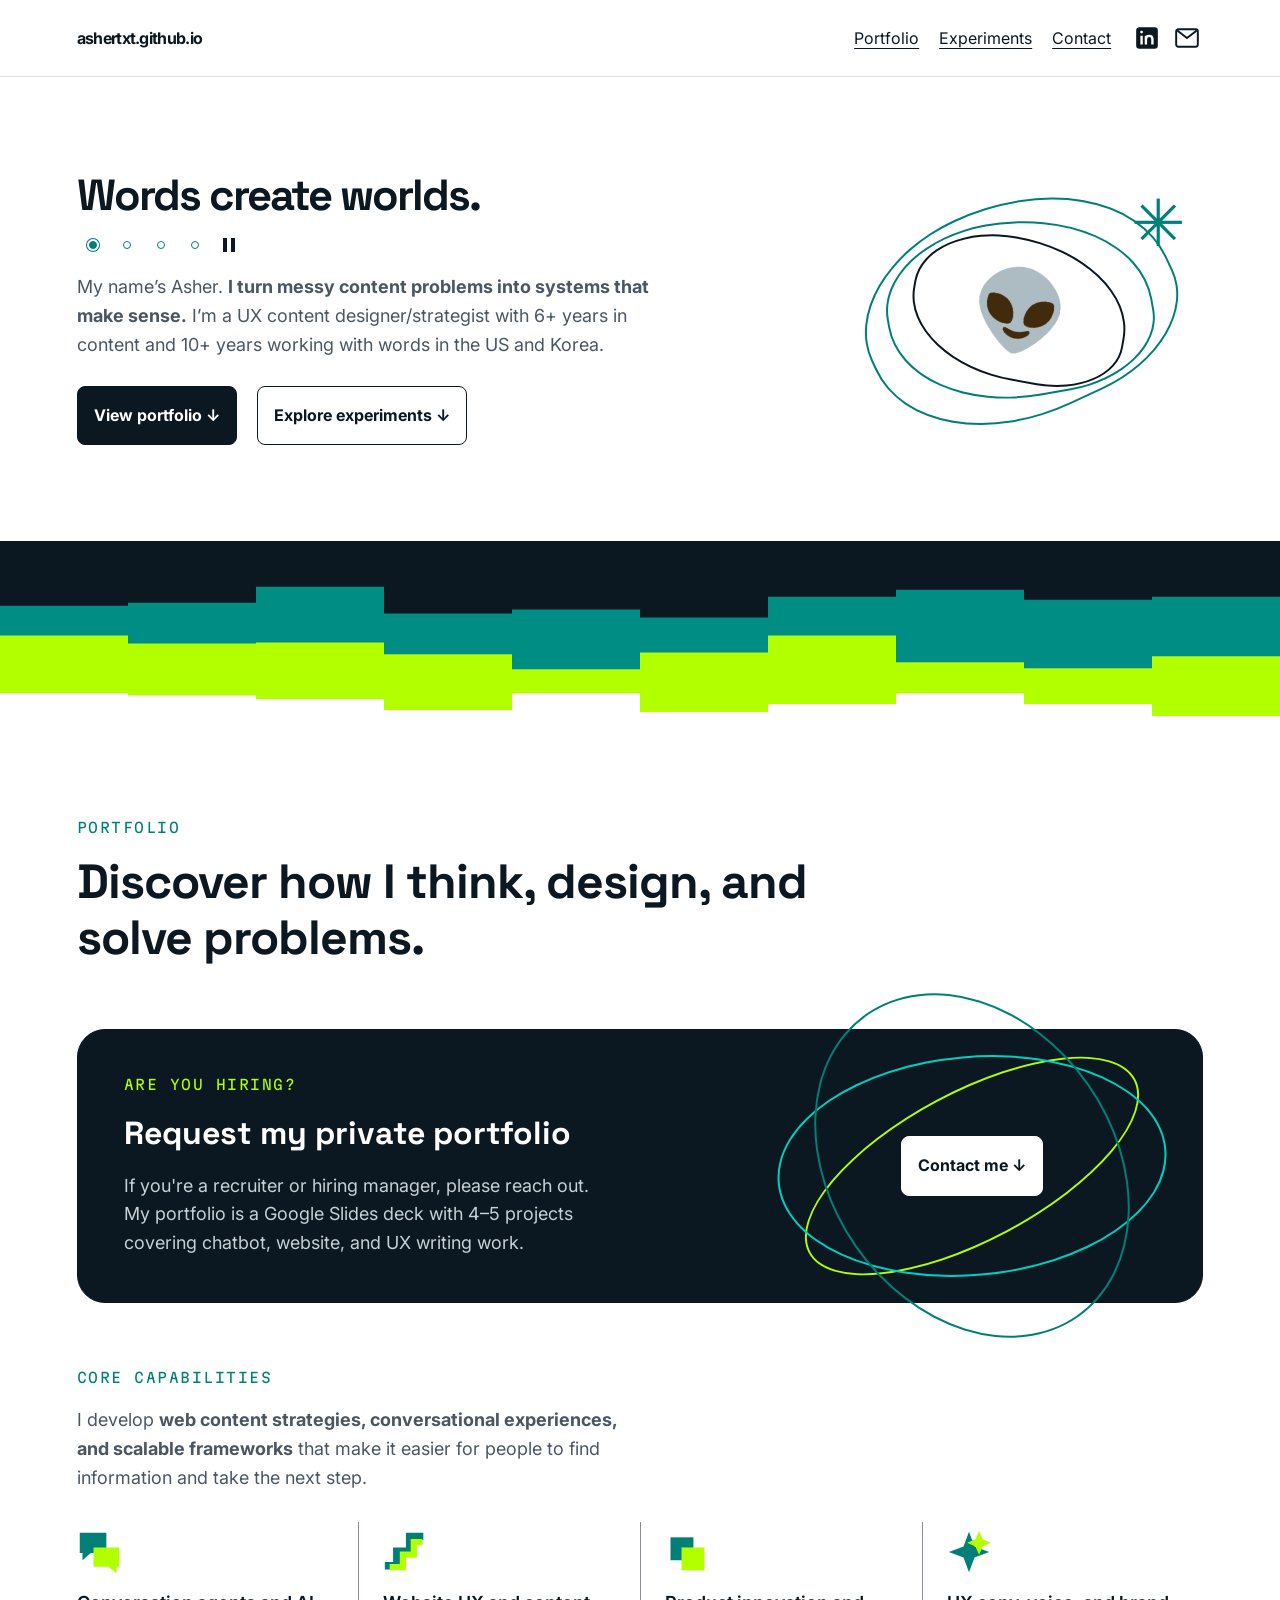
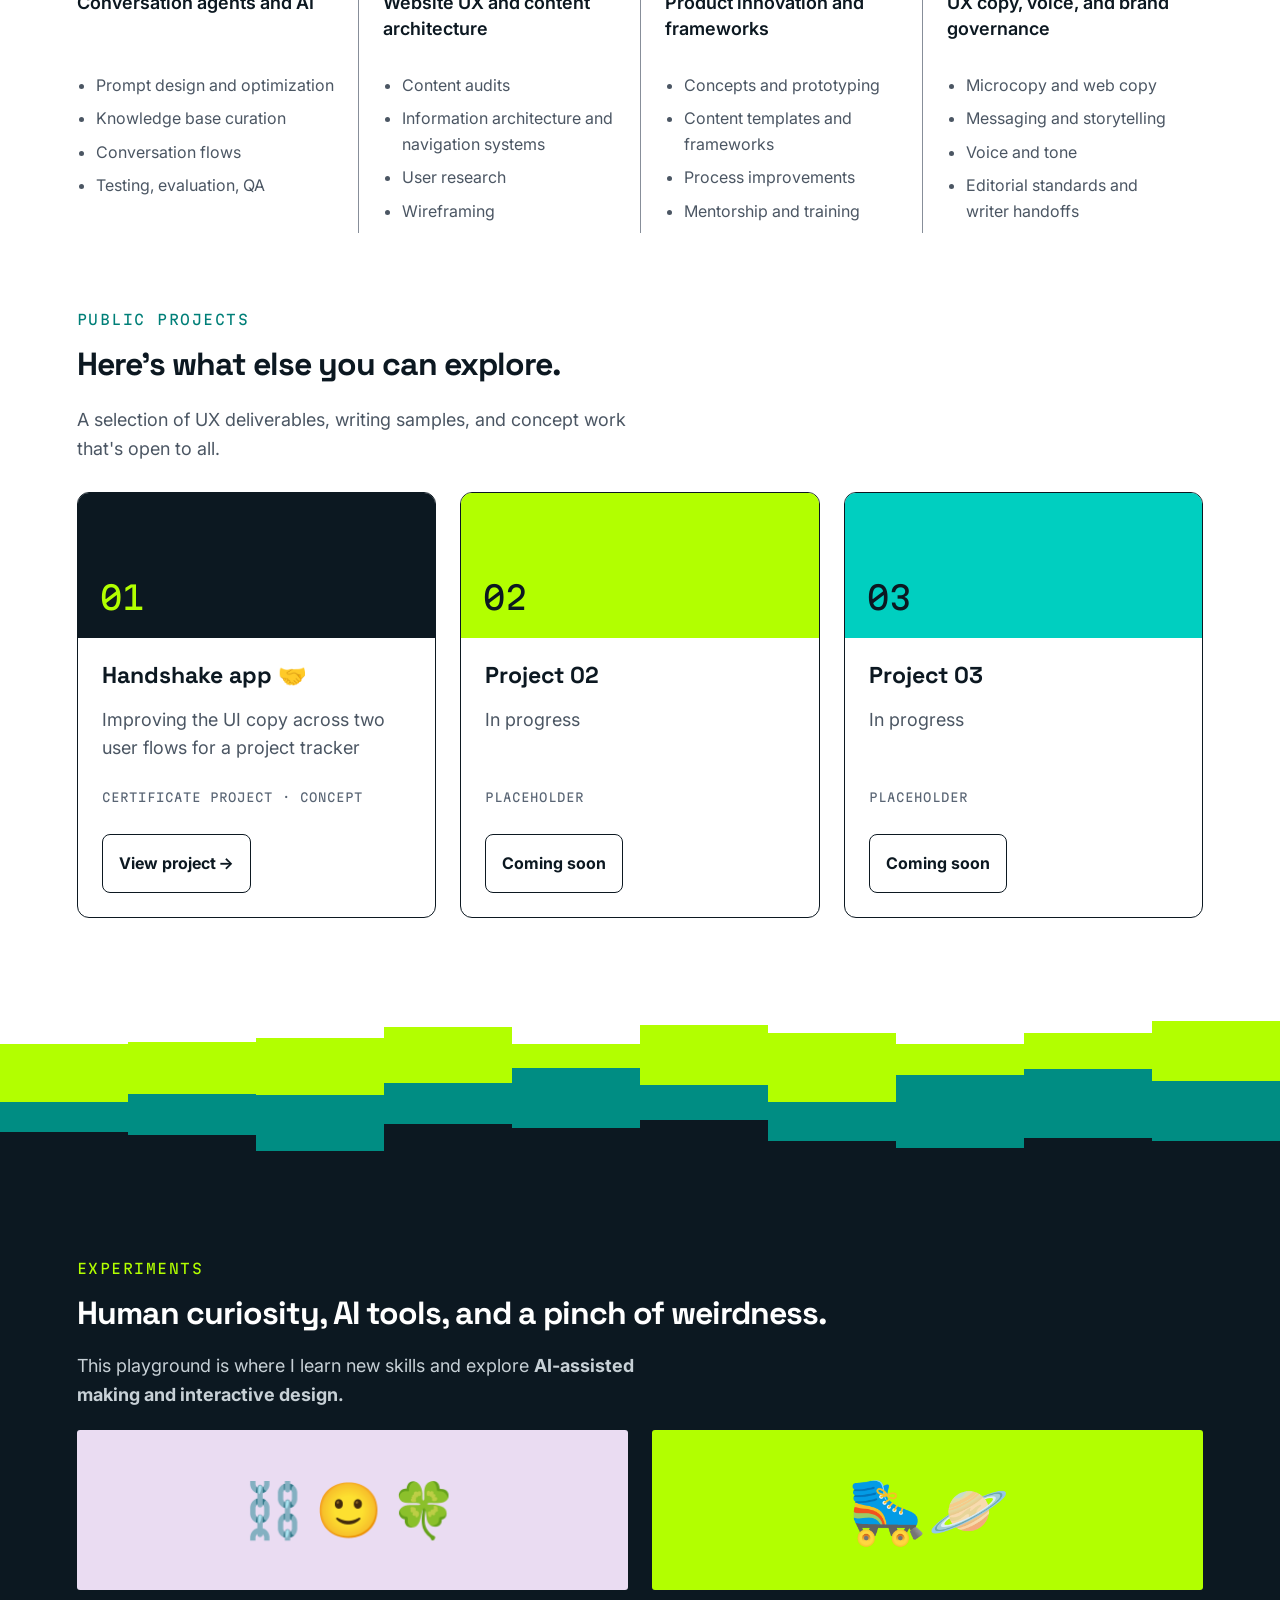
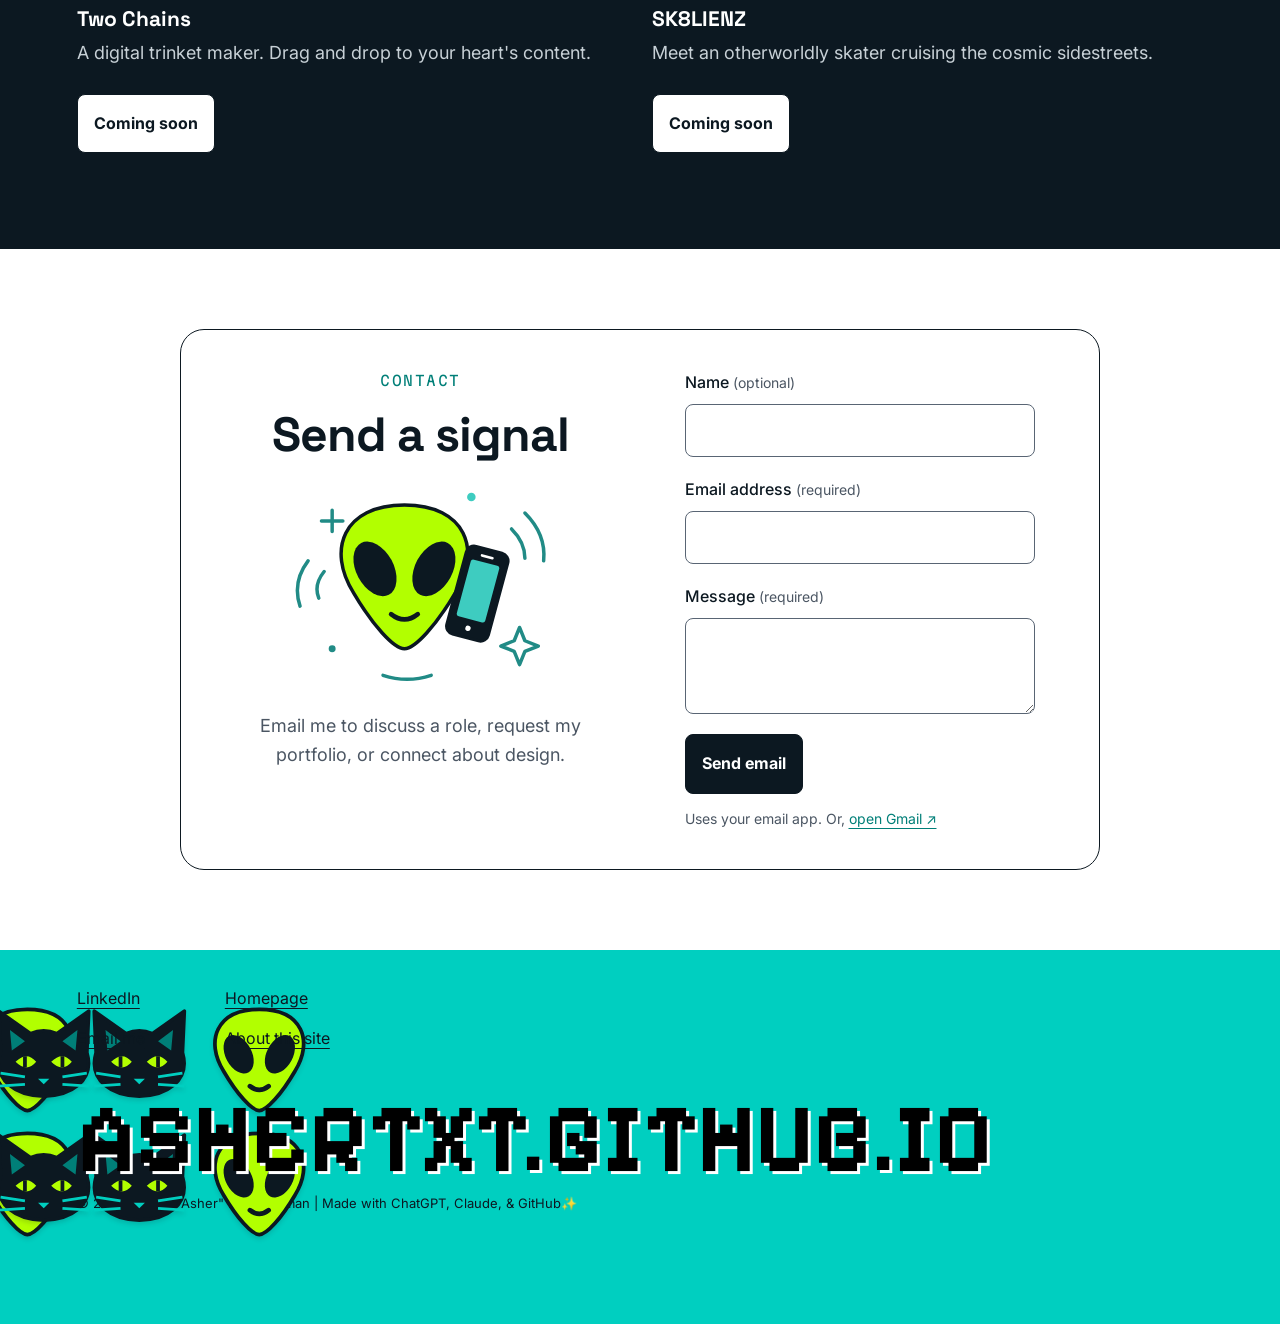
==== commit 5886de2c: "Added missing word to Are you hiring? block" ====
--- a/index.html
+++ b/index.html
@@ -5,7 +5,7 @@
 <main id="main-content" tabindex="-1">
 <div class="hero" id="top"><div><h1 class="rotating-headline" aria-label="Words create worlds."><span aria-hidden="true"><span class="headline-fixed">Words</span> <span class="phrase-stack"><span class="phrase active">create worlds.</span><span class="phrase">make designs work.</span><span class="phrase">bring clarity.</span><span class="phrase">shape experiences.</span></span></span></h1><div class="headline-controls" role="group" aria-label="Headline animation" hidden><button type="button" class="phrase-dot" aria-label="Show Words create worlds" aria-pressed="true"><span></span></button><button type="button" class="phrase-dot" aria-label="Show Words make designs work" aria-pressed="false"><span></span></button><button type="button" class="phrase-dot" aria-label="Show Words bring clarity" aria-pressed="false"><span></span></button><button type="button" class="phrase-dot" aria-label="Show Words shape experiences" aria-pressed="false"><span></span></button><button type="button" class="headline-play" aria-label="Pause headline animation"><span class="playback-icon" aria-hidden="true"></span></button></div><p class="intro">My name’s Asher. <strong>I turn messy content problems into systems that make sense.</strong> I’m a UX content designer/strategist with 6+ years in content and 10+ years working with words in the US and Korea.</p><div class="actions"><a class="action primary" href="#portfolio">View portfolio ↓</a><a class="action" href="#experiments">Explore experiments ↓</a></div></div><div class="art" role="img" aria-label="A friendly alien surrounded by orbital lines and a twinkling star."><div class="orbit"></div><div class="orbit"></div><div class="orbit"></div><span class="alien">👽</span><span class="spark">✳</span></div></div>
 <div class="steps steps-top" aria-hidden="true"><img src="assets/steps-2.svg" alt=""></div>
-<section class="content" id="portfolio"><div class="portfolio-intro"><div class="eyebrow">Portfolio</div><h2>Discover how I think, design, and solve problems.</h2></div><div class="portfolio-request"><div class="request-copy"><div class="eyebrow">Are You Hiring?</div><h3>Request my private portfolio</h3><p>If you're a recruiter or hiring manager, please reach out. My portfolio is a Google Slides deck with 4–5 projects covering chatbot, website, and product writing.</p></div><div class="request-action galaxy-action"><div class="galaxy-orbits" aria-hidden="true"><span class="galaxy-orbit"></span><span class="galaxy-orbit"></span><span class="galaxy-orbit"></span><span class="galaxy-orbit"></span><span class="galaxy-cutout galaxy-burst"></span><span class="galaxy-cutout galaxy-diamond"></span></div><a class="action primary" href="#contact">Contact me ↓</a></div></div><div class="capabilities"><div class="eyebrow" id="capabilities-label">Core capabilities</div><p class="capabilities-intro">I develop <strong>web content strategies, conversational experiences, and scalable frameworks</strong> that make it easier for people to find information and take the next step.</p><p class="capabilities-hint" id="capabilities-hint">Swipe or scroll <span aria-hidden="true">→</span></p><div class="capabilities-scroll" role="region" aria-labelledby="capabilities-label" aria-describedby="capabilities-hint" tabindex="-1"><ul class="capabilities-row"><li class="capability"><svg class="capability-accent" viewBox="0 0 48 48" width="44" height="44" aria-hidden="true" focusable="false"><path d="M3 3H32V25H15L6 33V25H3Z" fill="#007f78"/><path d="M18 19H46V40H43V47L34 40H18Z" fill="#b2ff00"/></svg><h3>Conversation agents and AI</h3><ul class="capability-bullets"><li>Prompt design and optimization</li><li>Knowledge base curation</li><li>Conversation flows</li><li>Testing, evaluation, QA</li></ul></li><li class="capability"><svg class="capability-accent" viewBox="0 0 48 48" width="44" height="44" aria-hidden="true" focusable="false"><path d="M2 35H11V19H25V3H44V11H33V27H19V43H2Z" fill="#007f78"/><path d="M5 40H18V24H32V8H47V16H40V32H26V48H5Z" fill="#b2ff00" transform="translate(3 3) scale(.85)"/></svg><h3>Website UX and content architecture</h3><ul class="capability-bullets"><li>Content audits</li><li>Information architecture and navigation systems</li><li>User research</li><li>Wireframing</li></ul></li><li class="capability"><svg class="capability-accent" viewBox="0 0 48 48" width="44" height="44" aria-hidden="true" focusable="false"><path d="M6 8H31V33H6Z" fill="#007f78"/><path d="M18 19H43V44H18Z" fill="#b2ff00"/></svg><h3>Product innovation and frameworks</h3><ul class="capability-bullets"><li>Concepts and prototyping</li><li>Content templates and frameworks</li><li>Process improvements</li><li>Mentorship and training</li></ul></li><li class="capability"><svg class="capability-accent" viewBox="0 0 48 48" width="44" height="44" aria-hidden="true" focusable="false"><path d="M24 2L30 18L46 24L30 30L24 46L18 30L2 24L18 18Z" fill="#007f78"/><path d="M35 1L39 10L48 14L39 18L35 27L31 18L22 14L31 10Z" fill="#b2ff00"/></svg><h3>UX copy, voice, and brand governance</h3><ul class="capability-bullets"><li>Microcopy and web copy</li><li>Messaging and storytelling</li><li>Voice and tone</li><li>Editorial standards and writer handoffs</li></ul></li></ul></div></div><section class="public-projects" aria-label="Public projects and archive"><div class="eyebrow">Public Projects</div><h2>Here's what else you can explore.</h2><p class="public-projects-intro">A selection of UX deliverables, writing samples, and concept work that's open to all.</p><div class="archive-cards"><article class="archive-card"><div class="archive-preview" aria-hidden="true"><span>01</span></div><div class="archive-card-copy"><h3>Handshake app 🤝</h3><p>Improving the UI copy across two user flows for a project tracker</p><span class="meta">CERTIFICATE PROJECT · CONCEPT</span><a class="action project-cta" href="/handshake/">View project <span aria-hidden="true" style="display:inline-block; transform:rotate(-90deg); margin-left:4px;">↓</span></a></div></article><article class="archive-card"><div class="archive-preview" aria-hidden="true"><span>02</span></div><div class="archive-card-copy"><h3>Project 02</h3><p>In progress</p><span class="meta">Placeholder</span><button type="button" class="action project-cta" aria-haspopup="dialog" aria-label="Coming soon: Project 02">Coming soon</button></div></article><article class="archive-card"><div class="archive-preview" aria-hidden="true"><span>03</span></div><div class="archive-card-copy"><h3>Project 03</h3><p>In progress</p><span class="meta">Placeholder</span><button type="button" class="action project-cta" aria-haspopup="dialog" aria-label="Coming soon: Project 03">Coming soon</button></div></article></div></section></section><div class="steps steps-bottom" aria-hidden="true"><img src="assets/steps-1.svg" alt=""></div><section class="lab" id="experiments"><div class="eyebrow">Experiments</div><h2>Human curiosity, AI tools, and a pinch of weirdness.</h2><p class="lab-intro">This playground is where I learn new skills and explore <strong>AI-assisted making and interactive design.</strong></p><div class="experiments"><article><div class="toy charms" aria-hidden="true">⛓️🙂🍀</div><h3>Two Chains</h3><p>A digital trinket maker. Drag and drop to your heart's content.</p><button type="button" class="action project-cta experiment-cta" aria-haspopup="dialog" aria-label="Coming soon: Two Chains">Coming soon</button></article><article><div class="toy skater" aria-hidden="true">🛼🪐</div><h3>SK8LIENZ</h3><p>Meet an otherworldly skater cruising the cosmic sidestreets.</p><button type="button" class="action project-cta experiment-cta" aria-haspopup="dialog" aria-label="Coming soon: SK8LIENZ">Coming soon</button></article></div></section>
+<section class="content" id="portfolio"><div class="portfolio-intro"><div class="eyebrow">Portfolio</div><h2>Discover how I think, design, and solve problems.</h2></div><div class="portfolio-request"><div class="request-copy"><div class="eyebrow">Are You Hiring?</div><h3>Request my private portfolio</h3><p>If you're a recruiter or hiring manager, please reach out. My portfolio is a Google Slides deck with 4–5 projects covering chatbot, website, and UX writing work.</p></div><div class="request-action galaxy-action"><div class="galaxy-orbits" aria-hidden="true"><span class="galaxy-orbit"></span><span class="galaxy-orbit"></span><span class="galaxy-orbit"></span><span class="galaxy-orbit"></span><span class="galaxy-cutout galaxy-burst"></span><span class="galaxy-cutout galaxy-diamond"></span></div><a class="action primary" href="#contact">Contact me ↓</a></div></div><div class="capabilities"><div class="eyebrow" id="capabilities-label">Core capabilities</div><p class="capabilities-intro">I develop <strong>web content strategies, conversational experiences, and scalable frameworks</strong> that make it easier for people to find information and take the next step.</p><p class="capabilities-hint" id="capabilities-hint">Swipe or scroll <span aria-hidden="true">→</span></p><div class="capabilities-scroll" role="region" aria-labelledby="capabilities-label" aria-describedby="capabilities-hint" tabindex="-1"><ul class="capabilities-row"><li class="capability"><svg class="capability-accent" viewBox="0 0 48 48" width="44" height="44" aria-hidden="true" focusable="false"><path d="M3 3H32V25H15L6 33V25H3Z" fill="#007f78"/><path d="M18 19H46V40H43V47L34 40H18Z" fill="#b2ff00"/></svg><h3>Conversation agents and AI</h3><ul class="capability-bullets"><li>Prompt design and optimization</li><li>Knowledge base curation</li><li>Conversation flows</li><li>Testing, evaluation, QA</li></ul></li><li class="capability"><svg class="capability-accent" viewBox="0 0 48 48" width="44" height="44" aria-hidden="true" focusable="false"><path d="M2 35H11V19H25V3H44V11H33V27H19V43H2Z" fill="#007f78"/><path d="M5 40H18V24H32V8H47V16H40V32H26V48H5Z" fill="#b2ff00" transform="translate(3 3) scale(.85)"/></svg><h3>Website UX and content architecture</h3><ul class="capability-bullets"><li>Content audits</li><li>Information architecture and navigation systems</li><li>User research</li><li>Wireframing</li></ul></li><li class="capability"><svg class="capability-accent" viewBox="0 0 48 48" width="44" height="44" aria-hidden="true" focusable="false"><path d="M6 8H31V33H6Z" fill="#007f78"/><path d="M18 19H43V44H18Z" fill="#b2ff00"/></svg><h3>Product innovation and frameworks</h3><ul class="capability-bullets"><li>Concepts and prototyping</li><li>Content templates and frameworks</li><li>Process improvements</li><li>Mentorship and training</li></ul></li><li class="capability"><svg class="capability-accent" viewBox="0 0 48 48" width="44" height="44" aria-hidden="true" focusable="false"><path d="M24 2L30 18L46 24L30 30L24 46L18 30L2 24L18 18Z" fill="#007f78"/><path d="M35 1L39 10L48 14L39 18L35 27L31 18L22 14L31 10Z" fill="#b2ff00"/></svg><h3>UX copy, voice, and brand governance</h3><ul class="capability-bullets"><li>Microcopy and web copy</li><li>Messaging and storytelling</li><li>Voice and tone</li><li>Editorial standards and writer handoffs</li></ul></li></ul></div></div><section class="public-projects" aria-label="Public projects and archive"><div class="eyebrow">Public Projects</div><h2>Here's what else you can explore.</h2><p class="public-projects-intro">A selection of UX deliverables, writing samples, and concept work that's open to all.</p><div class="archive-cards"><article class="archive-card"><div class="archive-preview" aria-hidden="true"><span>01</span></div><div class="archive-card-copy"><h3>Handshake app 🤝</h3><p>Improving the UI copy across two user flows for a project tracker</p><span class="meta">CERTIFICATE PROJECT · CONCEPT</span><a class="action project-cta" href="/handshake/">View project <span aria-hidden="true" style="display:inline-block; transform:rotate(-90deg); margin-left:4px;">↓</span></a></div></article><article class="archive-card"><div class="archive-preview" aria-hidden="true"><span>02</span></div><div class="archive-card-copy"><h3>Project 02</h3><p>In progress</p><span class="meta">Placeholder</span><button type="button" class="action project-cta" aria-haspopup="dialog" aria-label="Coming soon: Project 02">Coming soon</button></div></article><article class="archive-card"><div class="archive-preview" aria-hidden="true"><span>03</span></div><div class="archive-card-copy"><h3>Project 03</h3><p>In progress</p><span class="meta">Placeholder</span><button type="button" class="action project-cta" aria-haspopup="dialog" aria-label="Coming soon: Project 03">Coming soon</button></div></article></div></section></section><div class="steps steps-bottom" aria-hidden="true"><img src="assets/steps-1.svg" alt=""></div><section class="lab" id="experiments"><div class="eyebrow">Experiments</div><h2>Human curiosity, AI tools, and a pinch of weirdness.</h2><p class="lab-intro">This playground is where I learn new skills and explore <strong>AI-assisted making and interactive design.</strong></p><div class="experiments"><article><div class="toy charms" aria-hidden="true">⛓️🙂🍀</div><h3>Two Chains</h3><p>A digital trinket maker. Drag and drop to your heart's content.</p><button type="button" class="action project-cta experiment-cta" aria-haspopup="dialog" aria-label="Coming soon: Two Chains">Coming soon</button></article><article><div class="toy skater" aria-hidden="true">🛼🪐</div><h3>SK8LIENZ</h3><p>Meet an otherworldly skater cruising the cosmic sidestreets.</p><button type="button" class="action project-cta experiment-cta" aria-haspopup="dialog" aria-label="Coming soon: SK8LIENZ">Coming soon</button></article></div></section>
 <section class="contact-section" id="contact" aria-labelledby="contact-title"><div class="contact-copy"><div class="eyebrow">Contact</div><h2 id="contact-title">Send a signal</h2><div class="signal-art"><img src="assets/alien-contact.svg" alt="A lime green alien with a mobile phone" width="280" height="219"></div><p>Email me to discuss a role, request my portfolio, or connect about design.</p></div><form class="contact-form"><label for="contact-name">Name <span class="field-status">(optional)</span></label><input id="contact-name" name="name" autocomplete="name"><label for="contact-email">Email address <span class="field-status">(required)</span></label><input id="contact-email" name="email" type="email" autocomplete="email" required><label for="contact-message">Message <span class="field-status">(required)</span></label><textarea id="contact-message" name="message" rows="3" required></textarea><button class="action primary contact-submit" type="submit">Send email</button><p class="form-notice" role="status" hidden></p></form></section></main><footer class="site-footer"><div class="footer-columns"><div><a class="footer-link" href="https://www.linkedin.com/in/asher27" target="_blank" rel="noopener noreferrer">LinkedIn</a><a class="footer-link" href="mailto:asherdoeswork@gmail.com">Email me</a></div><div><a class="footer-link" href="https://ashertxt.github.io/">Homepage</a><button type="button" class="footer-link project-cta" aria-haspopup="dialog">About this site</button></div></div><div class="footer-wordmark"><span>ASHERTXT<span class="wordmark-domain">.GITHUB.IO</span></span></div><p class="footer-copyright">© 2026 Angela &quot;Asher&quot; Lee Sherman | Made with ChatGPT, Claude, &amp; GitHub✨</p><div class="footer-play" aria-label="Alien and cat playground"></div></footer>
 </div>
 <script>
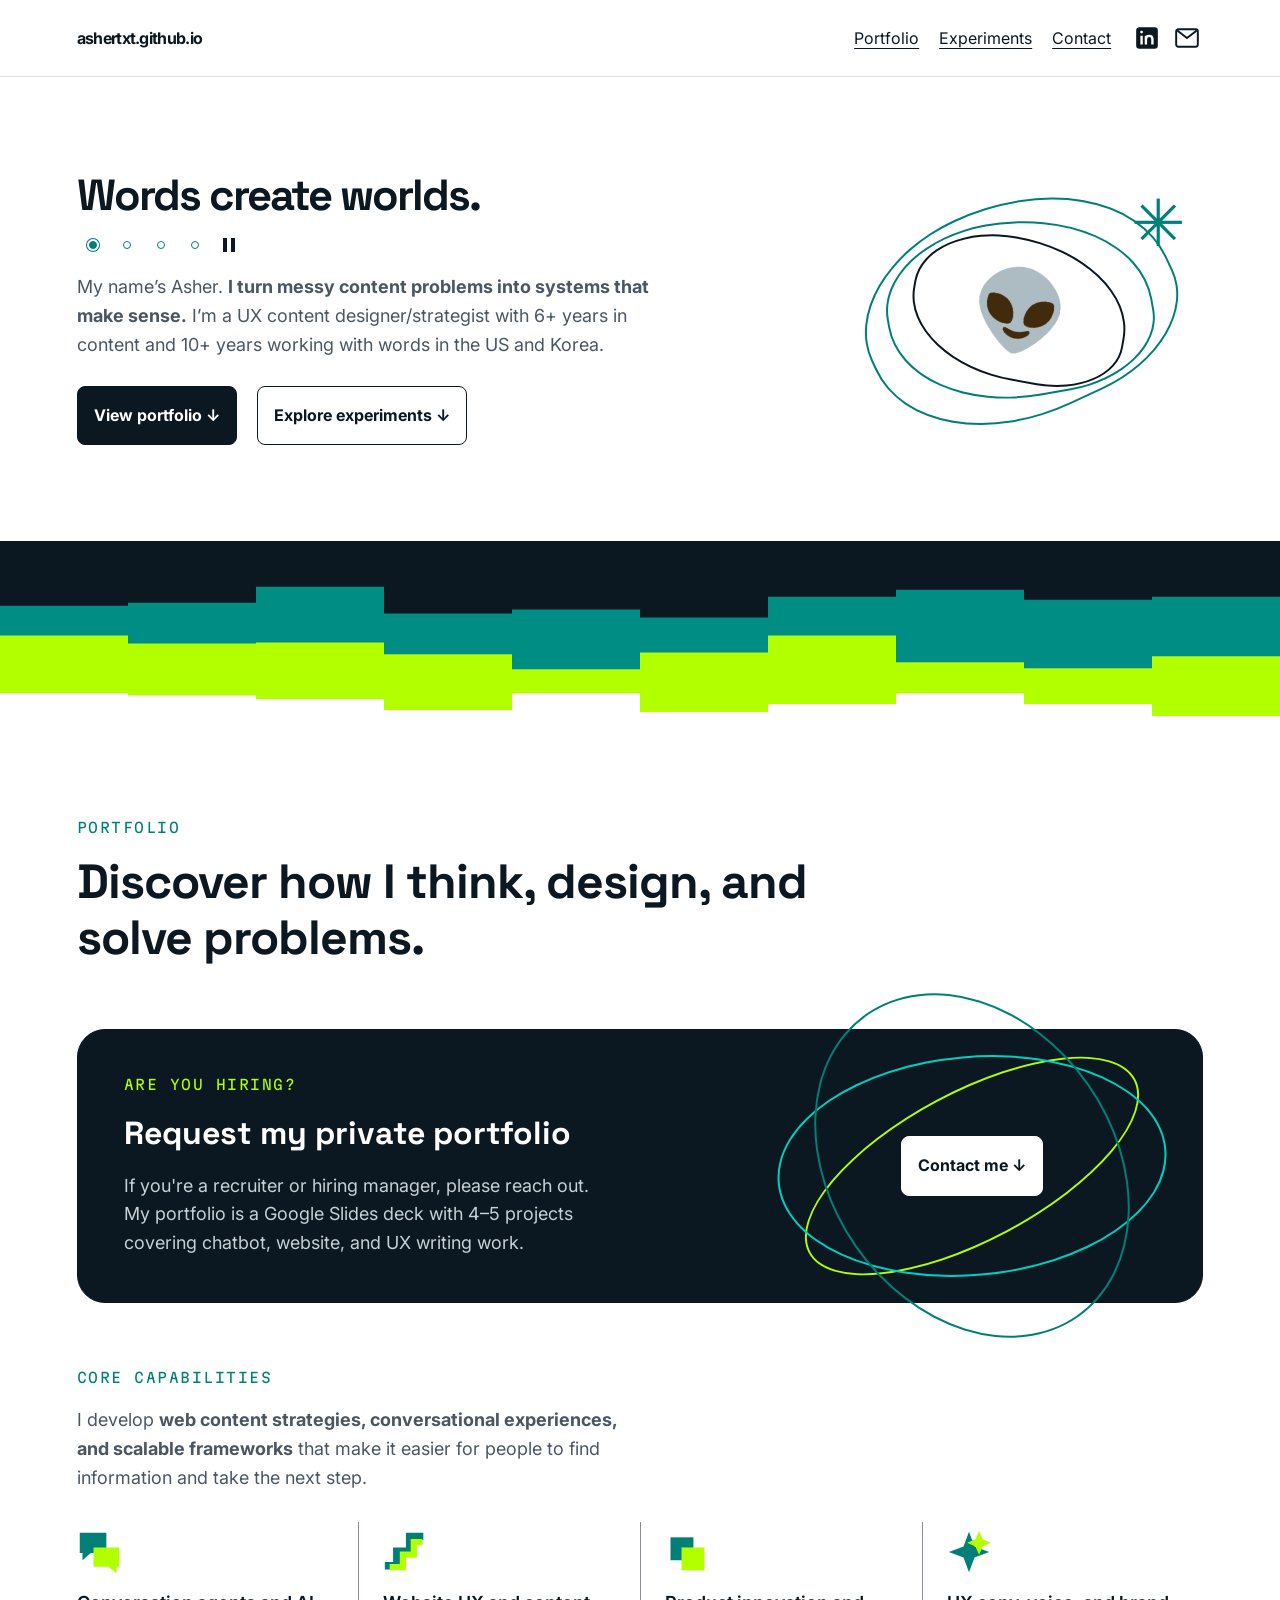
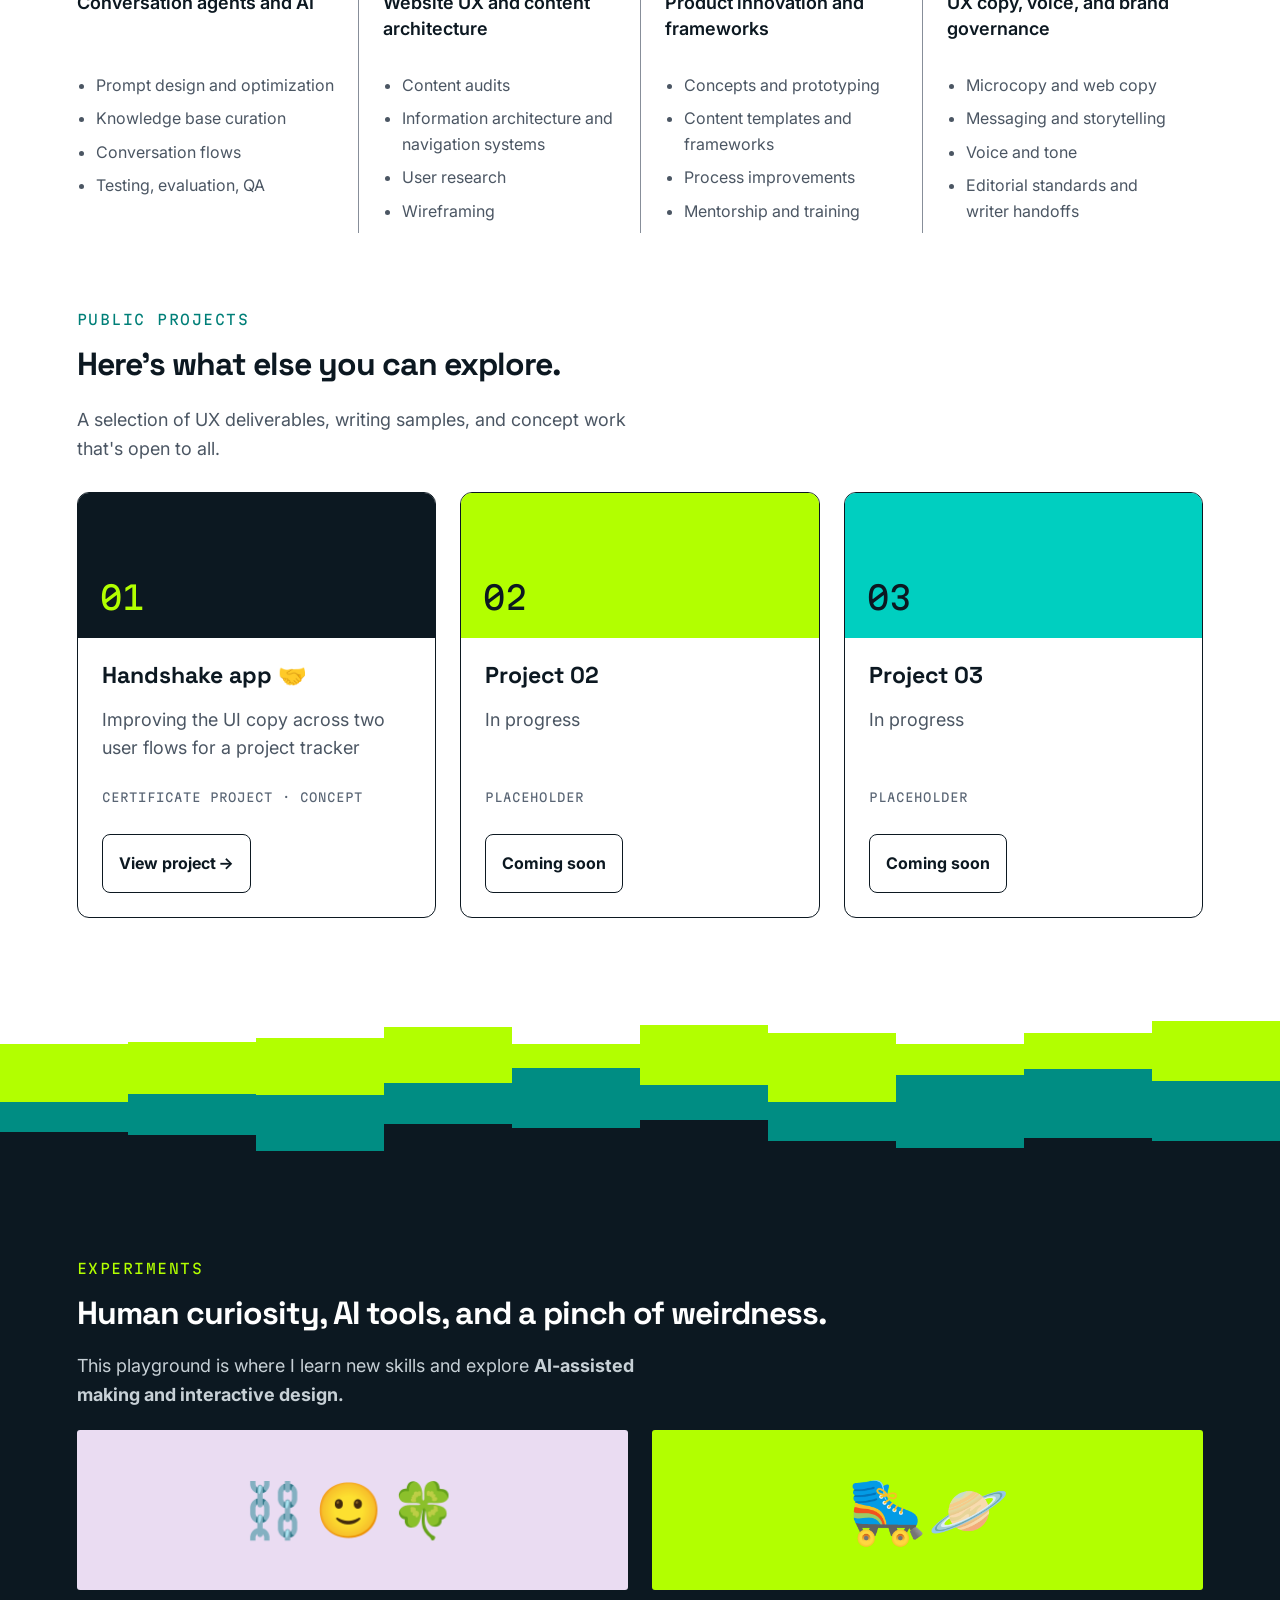
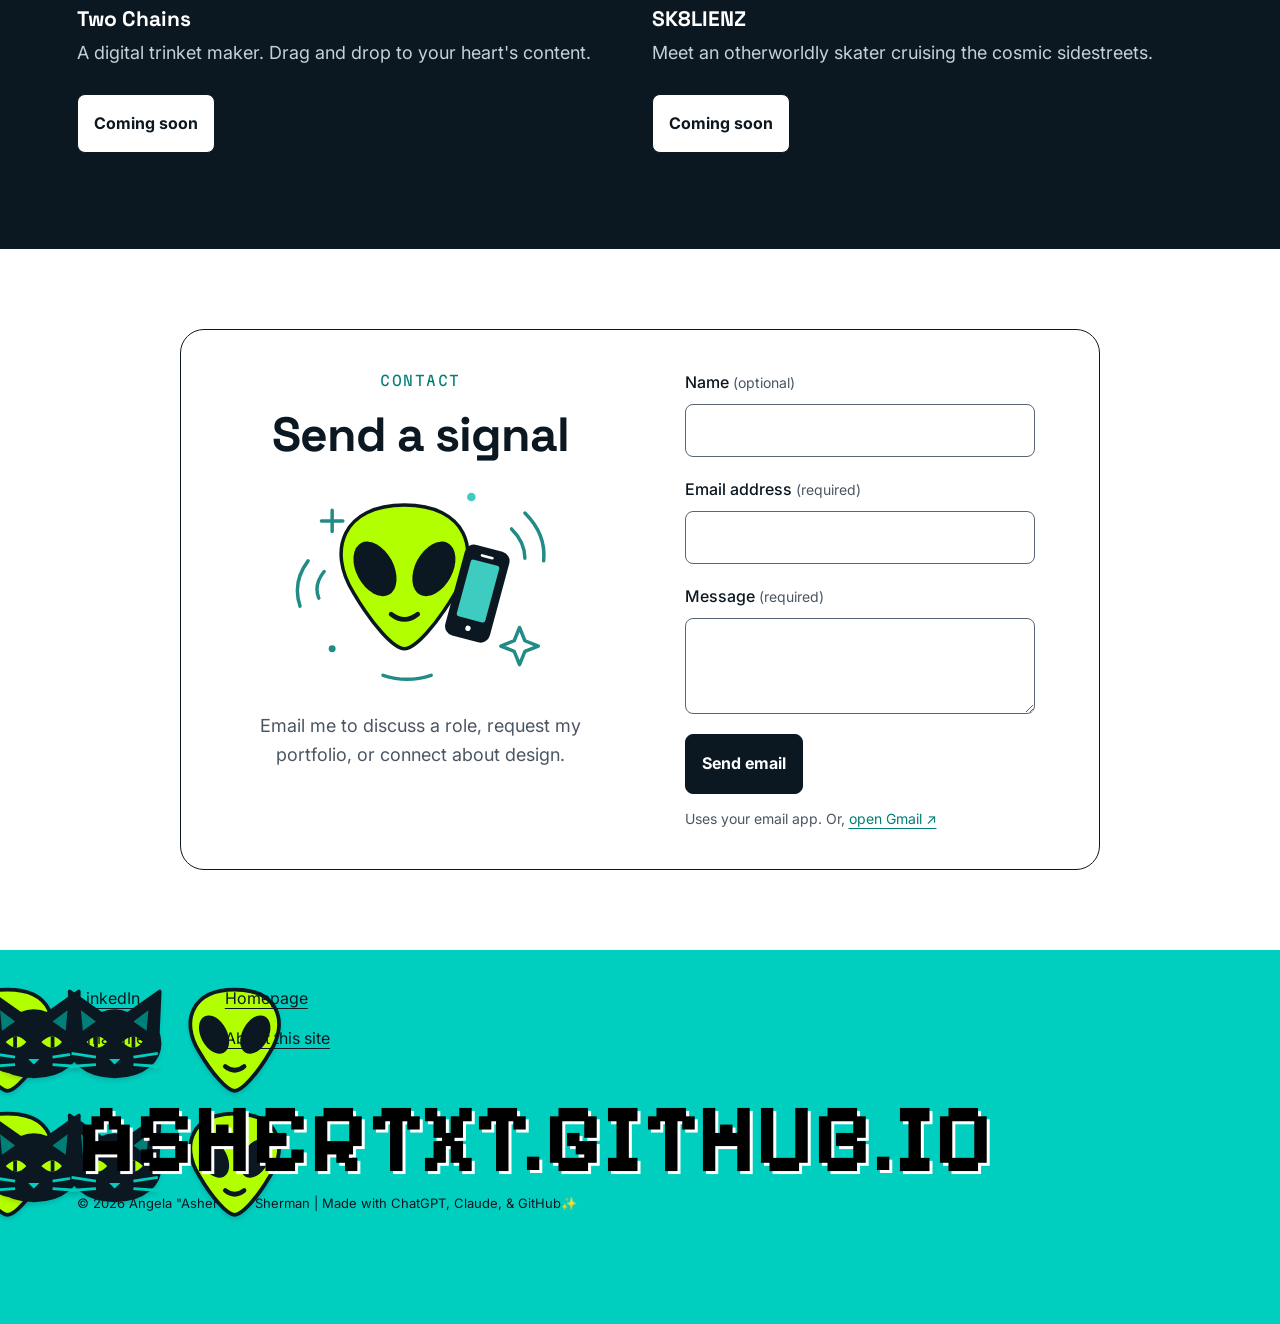
==== commit 18e983b2: "Updated Javascript selector for button popups" ====
--- a/index.html
+++ b/index.html
@@ -27,7 +27,7 @@
  document.addEventListener('visibilitychange',schedule);
  reset();
 })();
-</script><dialog id="project-notice" aria-labelledby="project-notice-title"><h2 id="project-notice-title">Coming soon</h2><p>This project page is still being prepared.</p><form method="dialog"><button>Close</button></form></dialog><script>document.querySelectorAll('.project-cta').forEach(button=>button.addEventListener('click',()=>document.getElementById('project-notice').showModal()));</script><script>(()=>{const form=document.querySelector('.contact-form');const notice=form.querySelector('.form-notice');const gmail=document.createElement('a');gmail.textContent='open Gmail ↗';gmail.target='_blank';gmail.rel='noopener noreferrer';gmail.className='gmail-draft-link';gmail.href='https://mail.google.com/mail/?view=cm&fs=1&to=asherdoeswork%40gmail.com';const help=document.createElement('p');help.className='email-draft-help';help.append('Uses your email app. Or, ',gmail);form.querySelector('.contact-submit').after(help);function links(){const data=new FormData(form);const name=String(data.get('name')||'').trim();const subject=name?'Website inquiry from '+name:'Website inquiry';const body='Name: '+String(data.get('name')||'')+'\r\nEmail: '+String(data.get('email')||'')+'\r\n\r\n'+String(data.get('message')||'');gmail.href='https://mail.google.com/mail/?view=cm&fs=1&to=asherdoeswork%40gmail.com&su='+encodeURIComponent(subject)+'&body='+encodeURIComponent(body);return 'mailto:asherdoeswork@gmail.com?subject='+encodeURIComponent(subject)+'&body='+encodeURIComponent(body);}form.addEventListener('input',links);gmail.addEventListener('click',event=>{if(!form.reportValidity())event.preventDefault();else links();});form.addEventListener('submit',event=>{event.preventDefault();const link=document.createElement('a');link.href=links();document.body.append(link);link.click();link.remove();});})();</script><dialog id="footer-notice" aria-labelledby="footer-notice-title"><h2 id="footer-notice-title"></h2><p></p><form method="dialog"><button>Close</button></form></dialog><script>document.querySelectorAll('[data-footer-notice]').forEach(button=>button.addEventListener('click',()=>{const kind=button.dataset.footerNotice;const dialog=document.getElementById('footer-notice');dialog.querySelector('h2').textContent=kind==='about'?'About this site':kind==='linkedin'?'LinkedIn':'Email';dialog.querySelector('p').textContent=kind==='about'?'A personal space for Asher’s UX content design, strategy, and interactive experiments. Built through iterative design and AI-assisted coding.':'This contact link will be added before launch.';dialog.showModal();}));</script><script>
+</script><dialog id="project-notice" aria-labelledby="project-notice-title"><h2 id="project-notice-title">Coming soon</h2><p>This project page is still being prepared.</p><form method="dialog"><button>Close</button></form></dialog><script>document.querySelectorAll('button.project-cta').forEach(button=>button.addEventListener('click',()=>document.getElementById('project-notice').showModal()));</script><script>(()=>{const form=document.querySelector('.contact-form');const notice=form.querySelector('.form-notice');const gmail=document.createElement('a');gmail.textContent='open Gmail ↗';gmail.target='_blank';gmail.rel='noopener noreferrer';gmail.className='gmail-draft-link';gmail.href='https://mail.google.com/mail/?view=cm&fs=1&to=asherdoeswork%40gmail.com';const help=document.createElement('p');help.className='email-draft-help';help.append('Uses your email app. Or, ',gmail);form.querySelector('.contact-submit').after(help);function links(){const data=new FormData(form);const name=String(data.get('name')||'').trim();const subject=name?'Website inquiry from '+name:'Website inquiry';const body='Name: '+String(data.get('name')||'')+'\r\nEmail: '+String(data.get('email')||'')+'\r\n\r\n'+String(data.get('message')||'');gmail.href='https://mail.google.com/mail/?view=cm&fs=1&to=asherdoeswork%40gmail.com&su='+encodeURIComponent(subject)+'&body='+encodeURIComponent(body);return 'mailto:asherdoeswork@gmail.com?subject='+encodeURIComponent(subject)+'&body='+encodeURIComponent(body);}form.addEventListener('input',links);gmail.addEventListener('click',event=>{if(!form.reportValidity())event.preventDefault();else links();});form.addEventListener('submit',event=>{event.preventDefault();const link=document.createElement('a');link.href=links();document.body.append(link);link.click();link.remove();});})();</script><dialog id="footer-notice" aria-labelledby="footer-notice-title"><h2 id="footer-notice-title"></h2><p></p><form method="dialog"><button>Close</button></form></dialog><script>document.querySelectorAll('[data-footer-notice]').forEach(button=>button.addEventListener('click',()=>{const kind=button.dataset.footerNotice;const dialog=document.getElementById('footer-notice');dialog.querySelector('h2').textContent=kind==='about'?'About this site':kind==='linkedin'?'LinkedIn':'Email';dialog.querySelector('p').textContent=kind==='about'?'A personal space for Asher’s UX content design, strategy, and interactive experiments. Built through iterative design and AI-assisted coding.':'This contact link will be added before launch.';dialog.showModal();}));</script><script>
 (()=>{
 const footer=document.querySelector('.site-footer'),layer=footer.querySelector('.footer-play');
 const reduced=matchMedia('(prefers-reduced-motion: reduce)');
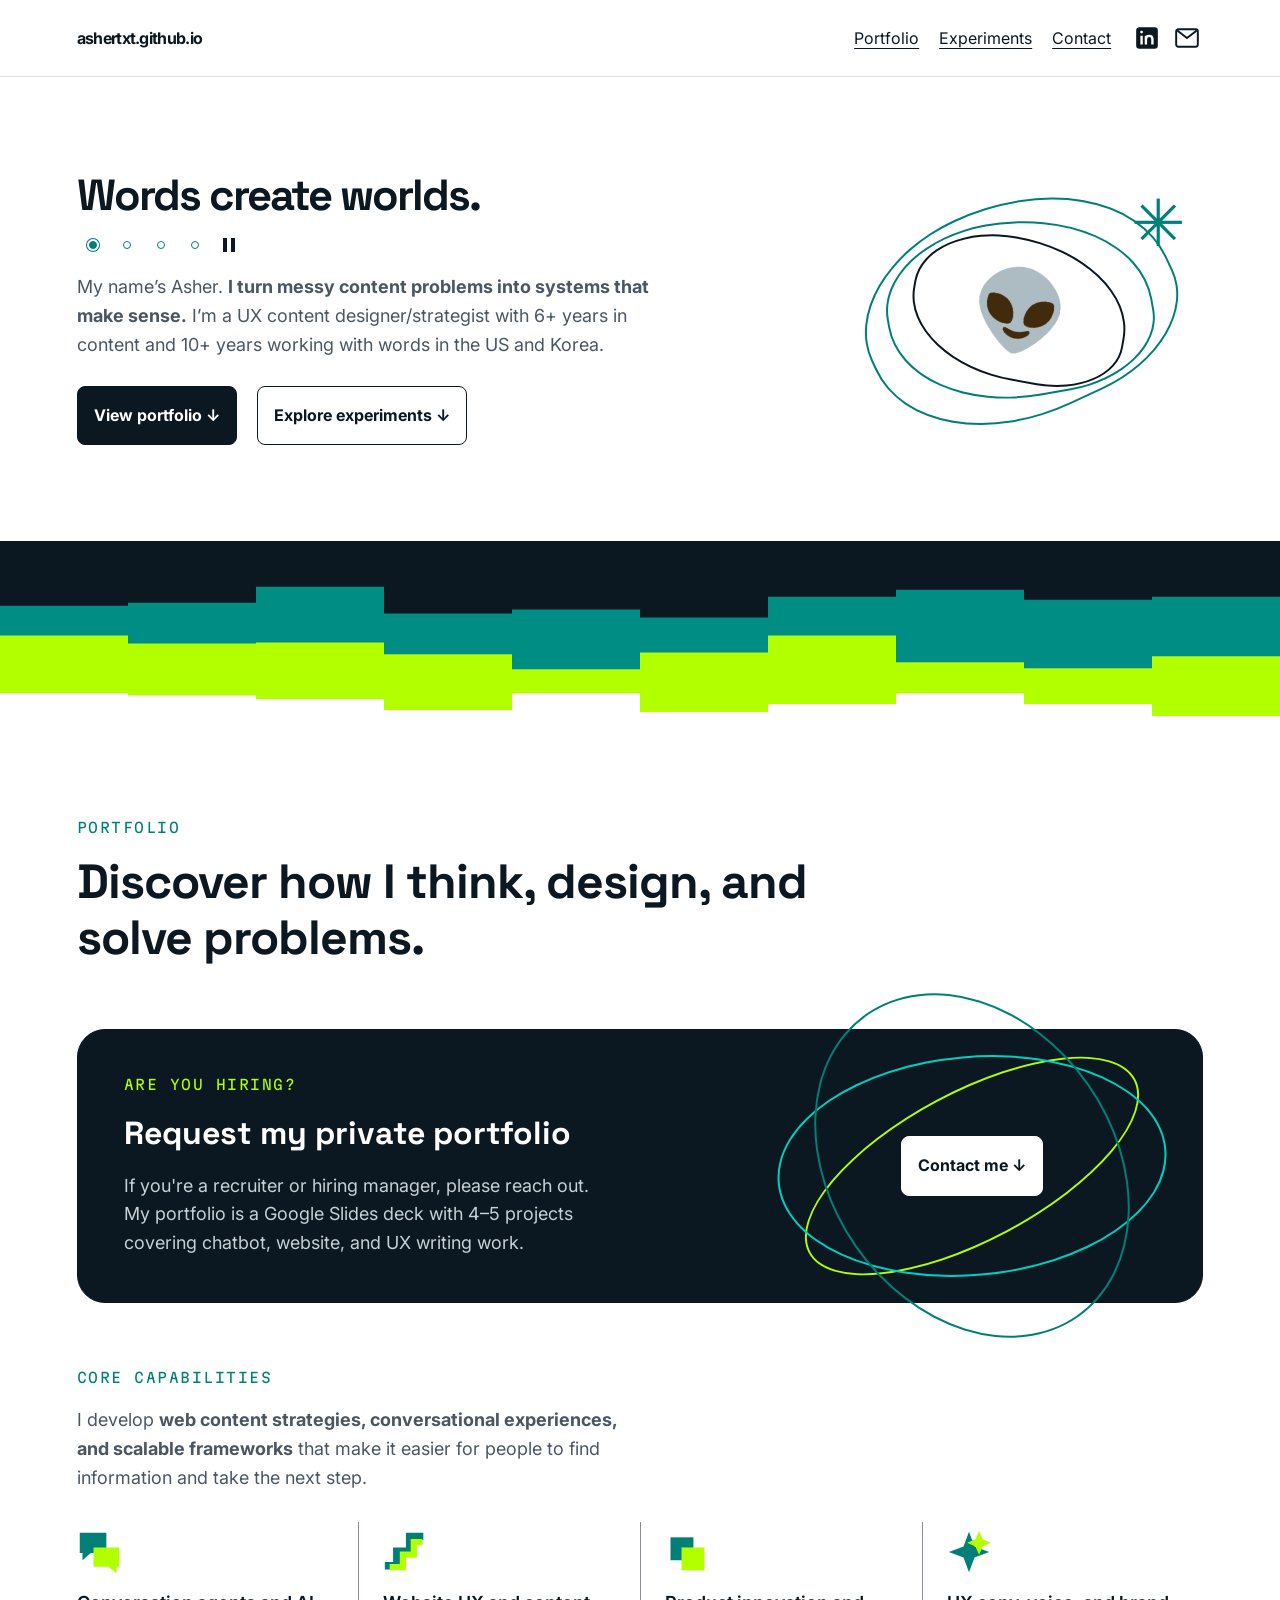
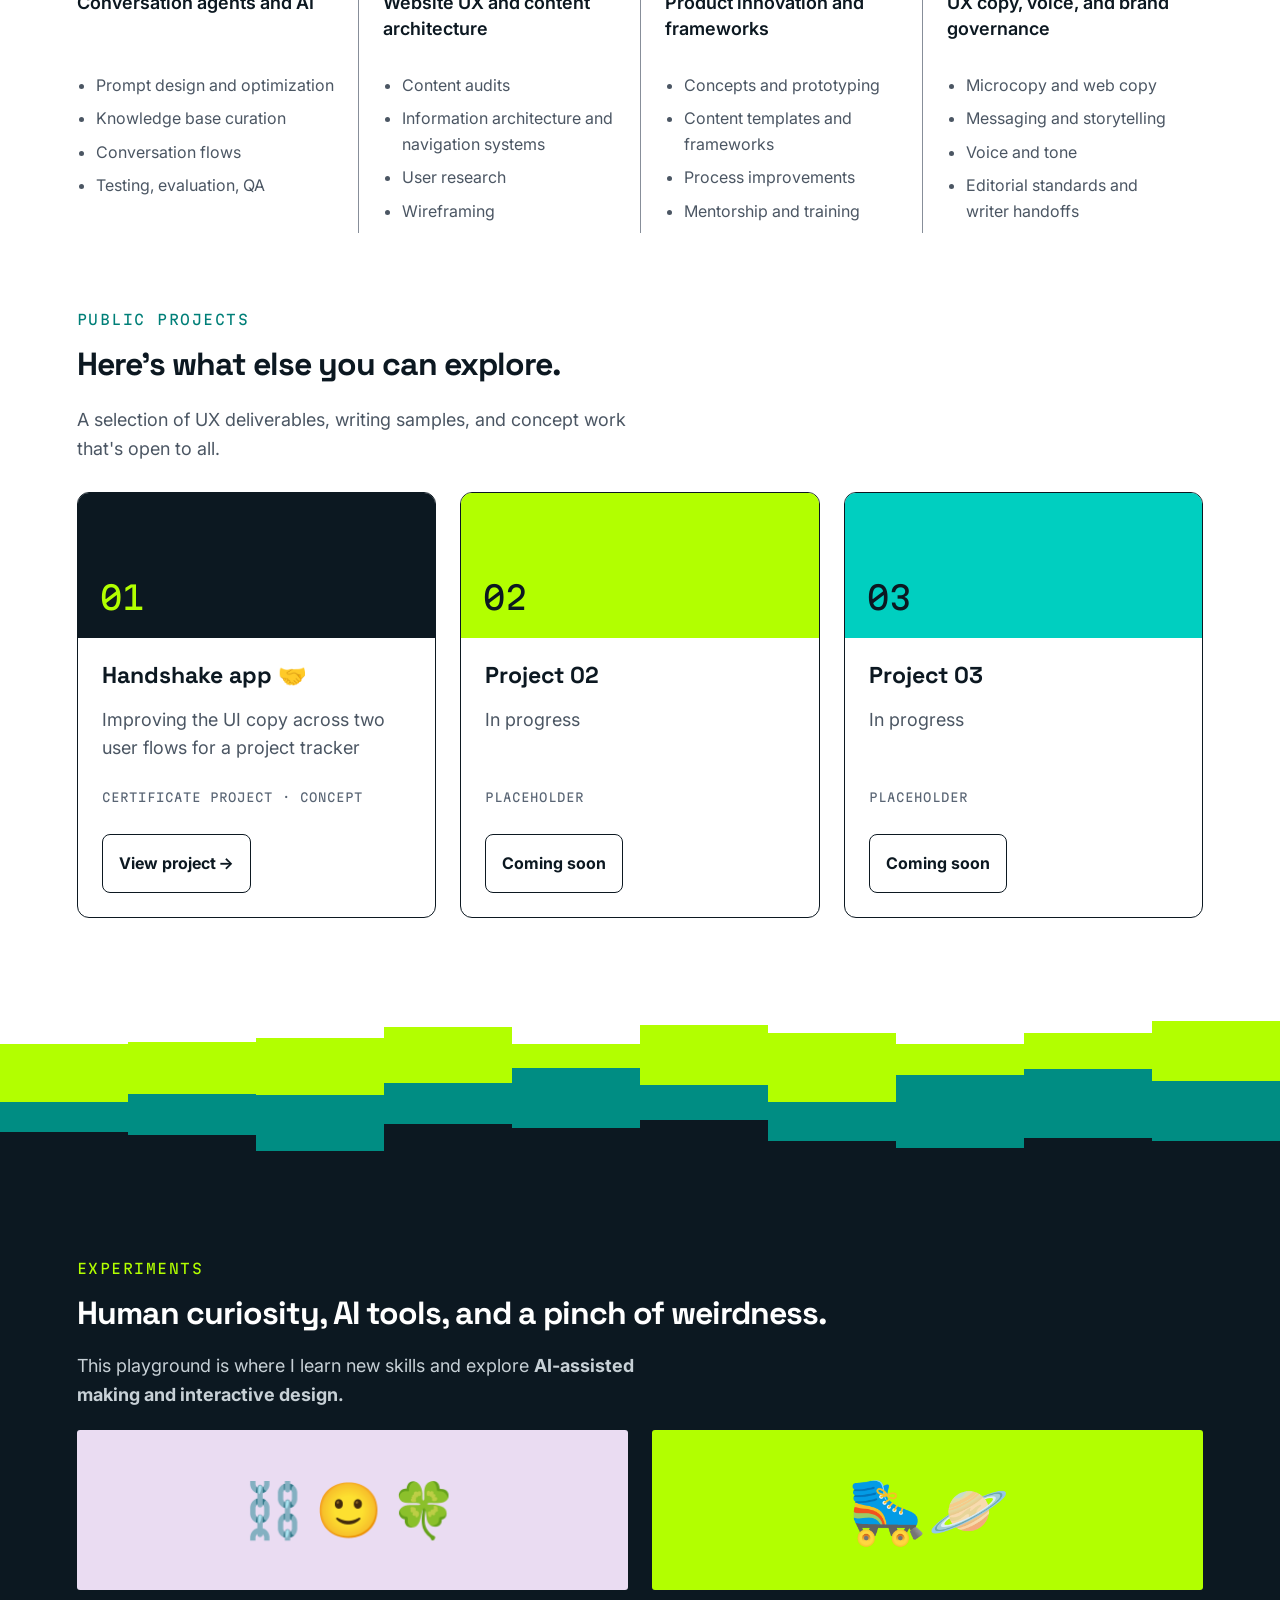
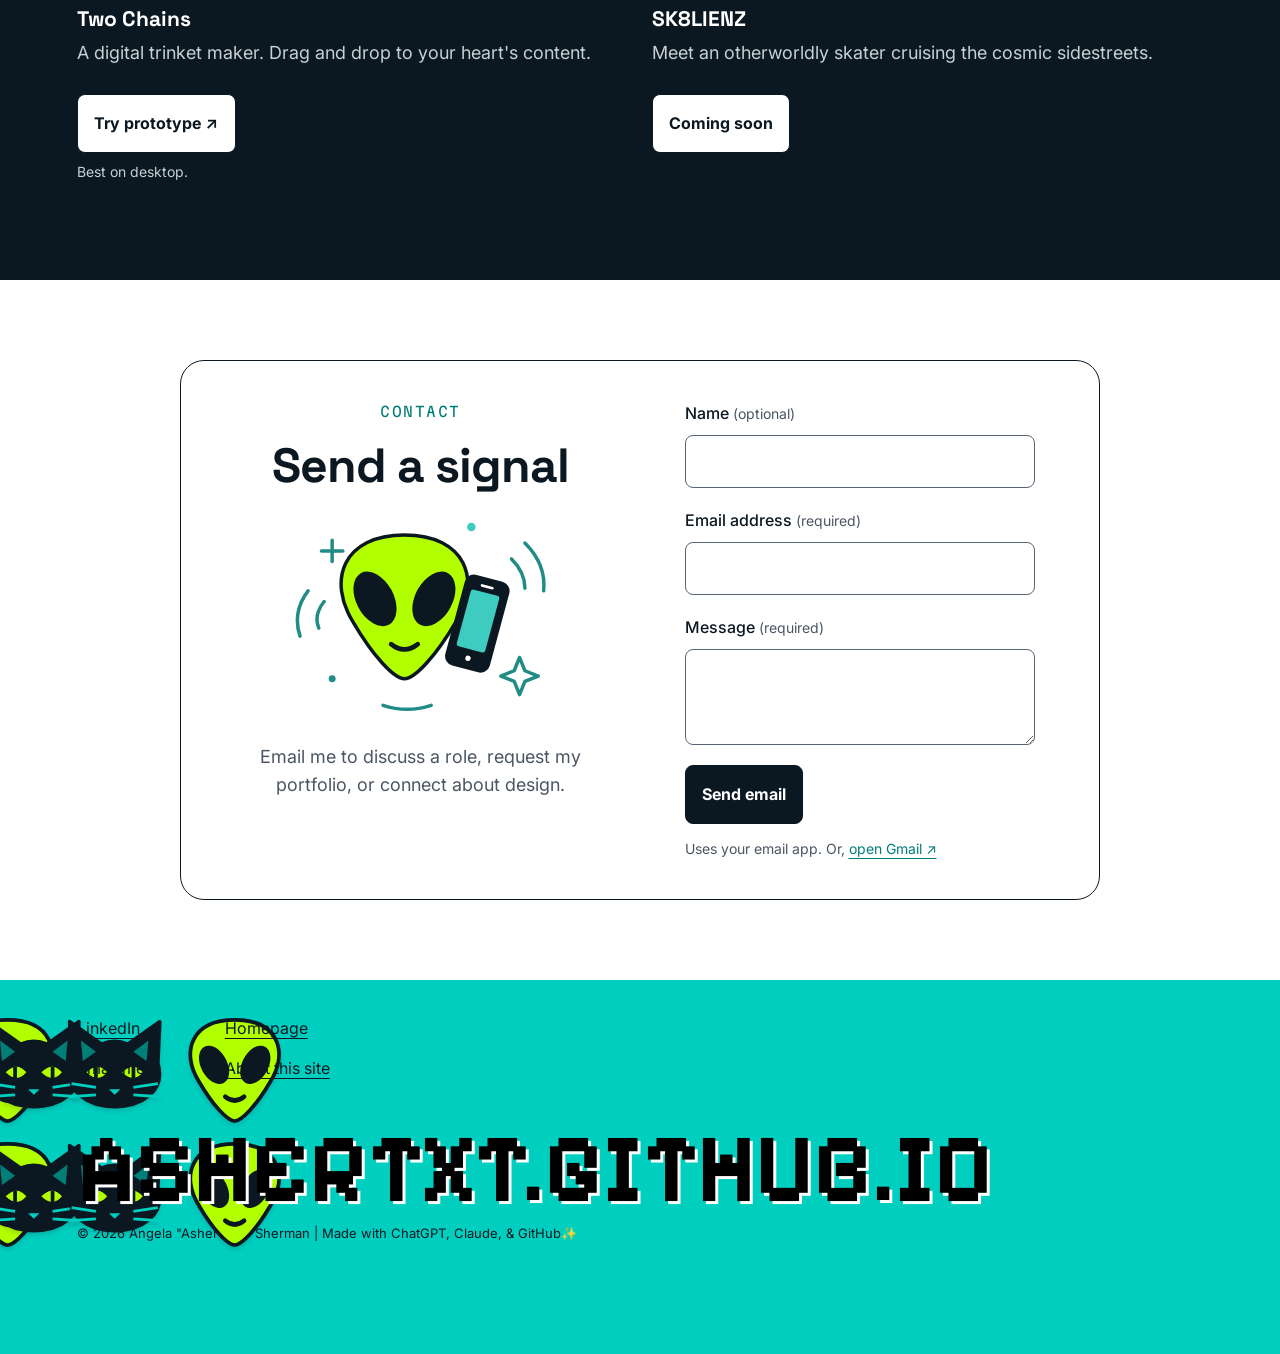
==== commit 3566c52b: "Updated Two Chains CTA with live prototype" ====
--- a/index.html
+++ b/index.html
@@ -5,7 +5,7 @@
 <main id="main-content" tabindex="-1">
 <div class="hero" id="top"><div><h1 class="rotating-headline" aria-label="Words create worlds."><span aria-hidden="true"><span class="headline-fixed">Words</span> <span class="phrase-stack"><span class="phrase active">create worlds.</span><span class="phrase">make designs work.</span><span class="phrase">bring clarity.</span><span class="phrase">shape experiences.</span></span></span></h1><div class="headline-controls" role="group" aria-label="Headline animation" hidden><button type="button" class="phrase-dot" aria-label="Show Words create worlds" aria-pressed="true"><span></span></button><button type="button" class="phrase-dot" aria-label="Show Words make designs work" aria-pressed="false"><span></span></button><button type="button" class="phrase-dot" aria-label="Show Words bring clarity" aria-pressed="false"><span></span></button><button type="button" class="phrase-dot" aria-label="Show Words shape experiences" aria-pressed="false"><span></span></button><button type="button" class="headline-play" aria-label="Pause headline animation"><span class="playback-icon" aria-hidden="true"></span></button></div><p class="intro">My name’s Asher. <strong>I turn messy content problems into systems that make sense.</strong> I’m a UX content designer/strategist with 6+ years in content and 10+ years working with words in the US and Korea.</p><div class="actions"><a class="action primary" href="#portfolio">View portfolio ↓</a><a class="action" href="#experiments">Explore experiments ↓</a></div></div><div class="art" role="img" aria-label="A friendly alien surrounded by orbital lines and a twinkling star."><div class="orbit"></div><div class="orbit"></div><div class="orbit"></div><span class="alien">👽</span><span class="spark">✳</span></div></div>
 <div class="steps steps-top" aria-hidden="true"><img src="assets/steps-2.svg" alt=""></div>
-<section class="content" id="portfolio"><div class="portfolio-intro"><div class="eyebrow">Portfolio</div><h2>Discover how I think, design, and solve problems.</h2></div><div class="portfolio-request"><div class="request-copy"><div class="eyebrow">Are You Hiring?</div><h3>Request my private portfolio</h3><p>If you're a recruiter or hiring manager, please reach out. My portfolio is a Google Slides deck with 4–5 projects covering chatbot, website, and UX writing work.</p></div><div class="request-action galaxy-action"><div class="galaxy-orbits" aria-hidden="true"><span class="galaxy-orbit"></span><span class="galaxy-orbit"></span><span class="galaxy-orbit"></span><span class="galaxy-orbit"></span><span class="galaxy-cutout galaxy-burst"></span><span class="galaxy-cutout galaxy-diamond"></span></div><a class="action primary" href="#contact">Contact me ↓</a></div></div><div class="capabilities"><div class="eyebrow" id="capabilities-label">Core capabilities</div><p class="capabilities-intro">I develop <strong>web content strategies, conversational experiences, and scalable frameworks</strong> that make it easier for people to find information and take the next step.</p><p class="capabilities-hint" id="capabilities-hint">Swipe or scroll <span aria-hidden="true">→</span></p><div class="capabilities-scroll" role="region" aria-labelledby="capabilities-label" aria-describedby="capabilities-hint" tabindex="-1"><ul class="capabilities-row"><li class="capability"><svg class="capability-accent" viewBox="0 0 48 48" width="44" height="44" aria-hidden="true" focusable="false"><path d="M3 3H32V25H15L6 33V25H3Z" fill="#007f78"/><path d="M18 19H46V40H43V47L34 40H18Z" fill="#b2ff00"/></svg><h3>Conversation agents and AI</h3><ul class="capability-bullets"><li>Prompt design and optimization</li><li>Knowledge base curation</li><li>Conversation flows</li><li>Testing, evaluation, QA</li></ul></li><li class="capability"><svg class="capability-accent" viewBox="0 0 48 48" width="44" height="44" aria-hidden="true" focusable="false"><path d="M2 35H11V19H25V3H44V11H33V27H19V43H2Z" fill="#007f78"/><path d="M5 40H18V24H32V8H47V16H40V32H26V48H5Z" fill="#b2ff00" transform="translate(3 3) scale(.85)"/></svg><h3>Website UX and content architecture</h3><ul class="capability-bullets"><li>Content audits</li><li>Information architecture and navigation systems</li><li>User research</li><li>Wireframing</li></ul></li><li class="capability"><svg class="capability-accent" viewBox="0 0 48 48" width="44" height="44" aria-hidden="true" focusable="false"><path d="M6 8H31V33H6Z" fill="#007f78"/><path d="M18 19H43V44H18Z" fill="#b2ff00"/></svg><h3>Product innovation and frameworks</h3><ul class="capability-bullets"><li>Concepts and prototyping</li><li>Content templates and frameworks</li><li>Process improvements</li><li>Mentorship and training</li></ul></li><li class="capability"><svg class="capability-accent" viewBox="0 0 48 48" width="44" height="44" aria-hidden="true" focusable="false"><path d="M24 2L30 18L46 24L30 30L24 46L18 30L2 24L18 18Z" fill="#007f78"/><path d="M35 1L39 10L48 14L39 18L35 27L31 18L22 14L31 10Z" fill="#b2ff00"/></svg><h3>UX copy, voice, and brand governance</h3><ul class="capability-bullets"><li>Microcopy and web copy</li><li>Messaging and storytelling</li><li>Voice and tone</li><li>Editorial standards and writer handoffs</li></ul></li></ul></div></div><section class="public-projects" aria-label="Public projects and archive"><div class="eyebrow">Public Projects</div><h2>Here's what else you can explore.</h2><p class="public-projects-intro">A selection of UX deliverables, writing samples, and concept work that's open to all.</p><div class="archive-cards"><article class="archive-card"><div class="archive-preview" aria-hidden="true"><span>01</span></div><div class="archive-card-copy"><h3>Handshake app 🤝</h3><p>Improving the UI copy across two user flows for a project tracker</p><span class="meta">CERTIFICATE PROJECT · CONCEPT</span><a class="action project-cta" href="/handshake/">View project <span aria-hidden="true" style="display:inline-block; transform:rotate(-90deg); margin-left:4px;">↓</span></a></div></article><article class="archive-card"><div class="archive-preview" aria-hidden="true"><span>02</span></div><div class="archive-card-copy"><h3>Project 02</h3><p>In progress</p><span class="meta">Placeholder</span><button type="button" class="action project-cta" aria-haspopup="dialog" aria-label="Coming soon: Project 02">Coming soon</button></div></article><article class="archive-card"><div class="archive-preview" aria-hidden="true"><span>03</span></div><div class="archive-card-copy"><h3>Project 03</h3><p>In progress</p><span class="meta">Placeholder</span><button type="button" class="action project-cta" aria-haspopup="dialog" aria-label="Coming soon: Project 03">Coming soon</button></div></article></div></section></section><div class="steps steps-bottom" aria-hidden="true"><img src="assets/steps-1.svg" alt=""></div><section class="lab" id="experiments"><div class="eyebrow">Experiments</div><h2>Human curiosity, AI tools, and a pinch of weirdness.</h2><p class="lab-intro">This playground is where I learn new skills and explore <strong>AI-assisted making and interactive design.</strong></p><div class="experiments"><article><div class="toy charms" aria-hidden="true">⛓️🙂🍀</div><h3>Two Chains</h3><p>A digital trinket maker. Drag and drop to your heart's content.</p><button type="button" class="action project-cta experiment-cta" aria-haspopup="dialog" aria-label="Coming soon: Two Chains">Coming soon</button></article><article><div class="toy skater" aria-hidden="true">🛼🪐</div><h3>SK8LIENZ</h3><p>Meet an otherworldly skater cruising the cosmic sidestreets.</p><button type="button" class="action project-cta experiment-cta" aria-haspopup="dialog" aria-label="Coming soon: SK8LIENZ">Coming soon</button></article></div></section>
+<section class="content" id="portfolio"><div class="portfolio-intro"><div class="eyebrow">Portfolio</div><h2>Discover how I think, design, and solve problems.</h2></div><div class="portfolio-request"><div class="request-copy"><div class="eyebrow">Are You Hiring?</div><h3>Request my private portfolio</h3><p>If you're a recruiter or hiring manager, please reach out. My portfolio is a Google Slides deck with 4–5 projects covering chatbot, website, and UX writing work.</p></div><div class="request-action galaxy-action"><div class="galaxy-orbits" aria-hidden="true"><span class="galaxy-orbit"></span><span class="galaxy-orbit"></span><span class="galaxy-orbit"></span><span class="galaxy-orbit"></span><span class="galaxy-cutout galaxy-burst"></span><span class="galaxy-cutout galaxy-diamond"></span></div><a class="action primary" href="#contact">Contact me ↓</a></div></div><div class="capabilities"><div class="eyebrow" id="capabilities-label">Core capabilities</div><p class="capabilities-intro">I develop <strong>web content strategies, conversational experiences, and scalable frameworks</strong> that make it easier for people to find information and take the next step.</p><p class="capabilities-hint" id="capabilities-hint">Swipe or scroll <span aria-hidden="true">→</span></p><div class="capabilities-scroll" role="region" aria-labelledby="capabilities-label" aria-describedby="capabilities-hint" tabindex="-1"><ul class="capabilities-row"><li class="capability"><svg class="capability-accent" viewBox="0 0 48 48" width="44" height="44" aria-hidden="true" focusable="false"><path d="M3 3H32V25H15L6 33V25H3Z" fill="#007f78"/><path d="M18 19H46V40H43V47L34 40H18Z" fill="#b2ff00"/></svg><h3>Conversation agents and AI</h3><ul class="capability-bullets"><li>Prompt design and optimization</li><li>Knowledge base curation</li><li>Conversation flows</li><li>Testing, evaluation, QA</li></ul></li><li class="capability"><svg class="capability-accent" viewBox="0 0 48 48" width="44" height="44" aria-hidden="true" focusable="false"><path d="M2 35H11V19H25V3H44V11H33V27H19V43H2Z" fill="#007f78"/><path d="M5 40H18V24H32V8H47V16H40V32H26V48H5Z" fill="#b2ff00" transform="translate(3 3) scale(.85)"/></svg><h3>Website UX and content architecture</h3><ul class="capability-bullets"><li>Content audits</li><li>Information architecture and navigation systems</li><li>User research</li><li>Wireframing</li></ul></li><li class="capability"><svg class="capability-accent" viewBox="0 0 48 48" width="44" height="44" aria-hidden="true" focusable="false"><path d="M6 8H31V33H6Z" fill="#007f78"/><path d="M18 19H43V44H18Z" fill="#b2ff00"/></svg><h3>Product innovation and frameworks</h3><ul class="capability-bullets"><li>Concepts and prototyping</li><li>Content templates and frameworks</li><li>Process improvements</li><li>Mentorship and training</li></ul></li><li class="capability"><svg class="capability-accent" viewBox="0 0 48 48" width="44" height="44" aria-hidden="true" focusable="false"><path d="M24 2L30 18L46 24L30 30L24 46L18 30L2 24L18 18Z" fill="#007f78"/><path d="M35 1L39 10L48 14L39 18L35 27L31 18L22 14L31 10Z" fill="#b2ff00"/></svg><h3>UX copy, voice, and brand governance</h3><ul class="capability-bullets"><li>Microcopy and web copy</li><li>Messaging and storytelling</li><li>Voice and tone</li><li>Editorial standards and writer handoffs</li></ul></li></ul></div></div><section class="public-projects" aria-label="Public projects and archive"><div class="eyebrow">Public Projects</div><h2>Here's what else you can explore.</h2><p class="public-projects-intro">A selection of UX deliverables, writing samples, and concept work that's open to all.</p><div class="archive-cards"><article class="archive-card"><div class="archive-preview" aria-hidden="true"><span>01</span></div><div class="archive-card-copy"><h3>Handshake app 🤝</h3><p>Improving the UI copy across two user flows for a project tracker</p><span class="meta">CERTIFICATE PROJECT · CONCEPT</span><a class="action project-cta" href="/handshake/">View project <span aria-hidden="true" style="display:inline-block; transform:rotate(-90deg); margin-left:4px;">↓</span></a></div></article><article class="archive-card"><div class="archive-preview" aria-hidden="true"><span>02</span></div><div class="archive-card-copy"><h3>Project 02</h3><p>In progress</p><span class="meta">Placeholder</span><button type="button" class="action project-cta" aria-haspopup="dialog" aria-label="Coming soon: Project 02">Coming soon</button></div></article><article class="archive-card"><div class="archive-preview" aria-hidden="true"><span>03</span></div><div class="archive-card-copy"><h3>Project 03</h3><p>In progress</p><span class="meta">Placeholder</span><button type="button" class="action project-cta" aria-haspopup="dialog" aria-label="Coming soon: Project 03">Coming soon</button></div></article></div></section></section><div class="steps steps-bottom" aria-hidden="true"><img src="assets/steps-1.svg" alt=""></div><section class="lab" id="experiments"><div class="eyebrow">Experiments</div><h2>Human curiosity, AI tools, and a pinch of weirdness.</h2><p class="lab-intro">This playground is where I learn new skills and explore <strong>AI-assisted making and interactive design.</strong></p><div class="experiments"><article><div class="toy charms" aria-hidden="true">⛓️🙂🍀</div><h3>Two Chains</h3><p>A digital trinket maker. Drag and drop to your heart's content.</p><a class="action experiment-cta" href="https://two-chains.aglowgenet33.chatgpt.site/">Try prototype <span aria-hidden="true" style="display:inline-block; transform:rotate(-135deg); margin-left:4px;">↓</span></a><p style="font-size:14px; margin-top:8px;">Best on desktop.</p></article><article><div class="toy skater" aria-hidden="true">🛼🪐</div><h3>SK8LIENZ</h3><p>Meet an otherworldly skater cruising the cosmic sidestreets.</p><button type="button" class="action project-cta experiment-cta" aria-haspopup="dialog" aria-label="Coming soon: SK8LIENZ">Coming soon</button></article></div></section>
 <section class="contact-section" id="contact" aria-labelledby="contact-title"><div class="contact-copy"><div class="eyebrow">Contact</div><h2 id="contact-title">Send a signal</h2><div class="signal-art"><img src="assets/alien-contact.svg" alt="A lime green alien with a mobile phone" width="280" height="219"></div><p>Email me to discuss a role, request my portfolio, or connect about design.</p></div><form class="contact-form"><label for="contact-name">Name <span class="field-status">(optional)</span></label><input id="contact-name" name="name" autocomplete="name"><label for="contact-email">Email address <span class="field-status">(required)</span></label><input id="contact-email" name="email" type="email" autocomplete="email" required><label for="contact-message">Message <span class="field-status">(required)</span></label><textarea id="contact-message" name="message" rows="3" required></textarea><button class="action primary contact-submit" type="submit">Send email</button><p class="form-notice" role="status" hidden></p></form></section></main><footer class="site-footer"><div class="footer-columns"><div><a class="footer-link" href="https://www.linkedin.com/in/asher27" target="_blank" rel="noopener noreferrer">LinkedIn</a><a class="footer-link" href="mailto:asherdoeswork@gmail.com">Email me</a></div><div><a class="footer-link" href="https://ashertxt.github.io/">Homepage</a><button type="button" class="footer-link project-cta" aria-haspopup="dialog">About this site</button></div></div><div class="footer-wordmark"><span>ASHERTXT<span class="wordmark-domain">.GITHUB.IO</span></span></div><p class="footer-copyright">© 2026 Angela &quot;Asher&quot; Lee Sherman | Made with ChatGPT, Claude, &amp; GitHub✨</p><div class="footer-play" aria-label="Alien and cat playground"></div></footer>
 </div>
 <script>
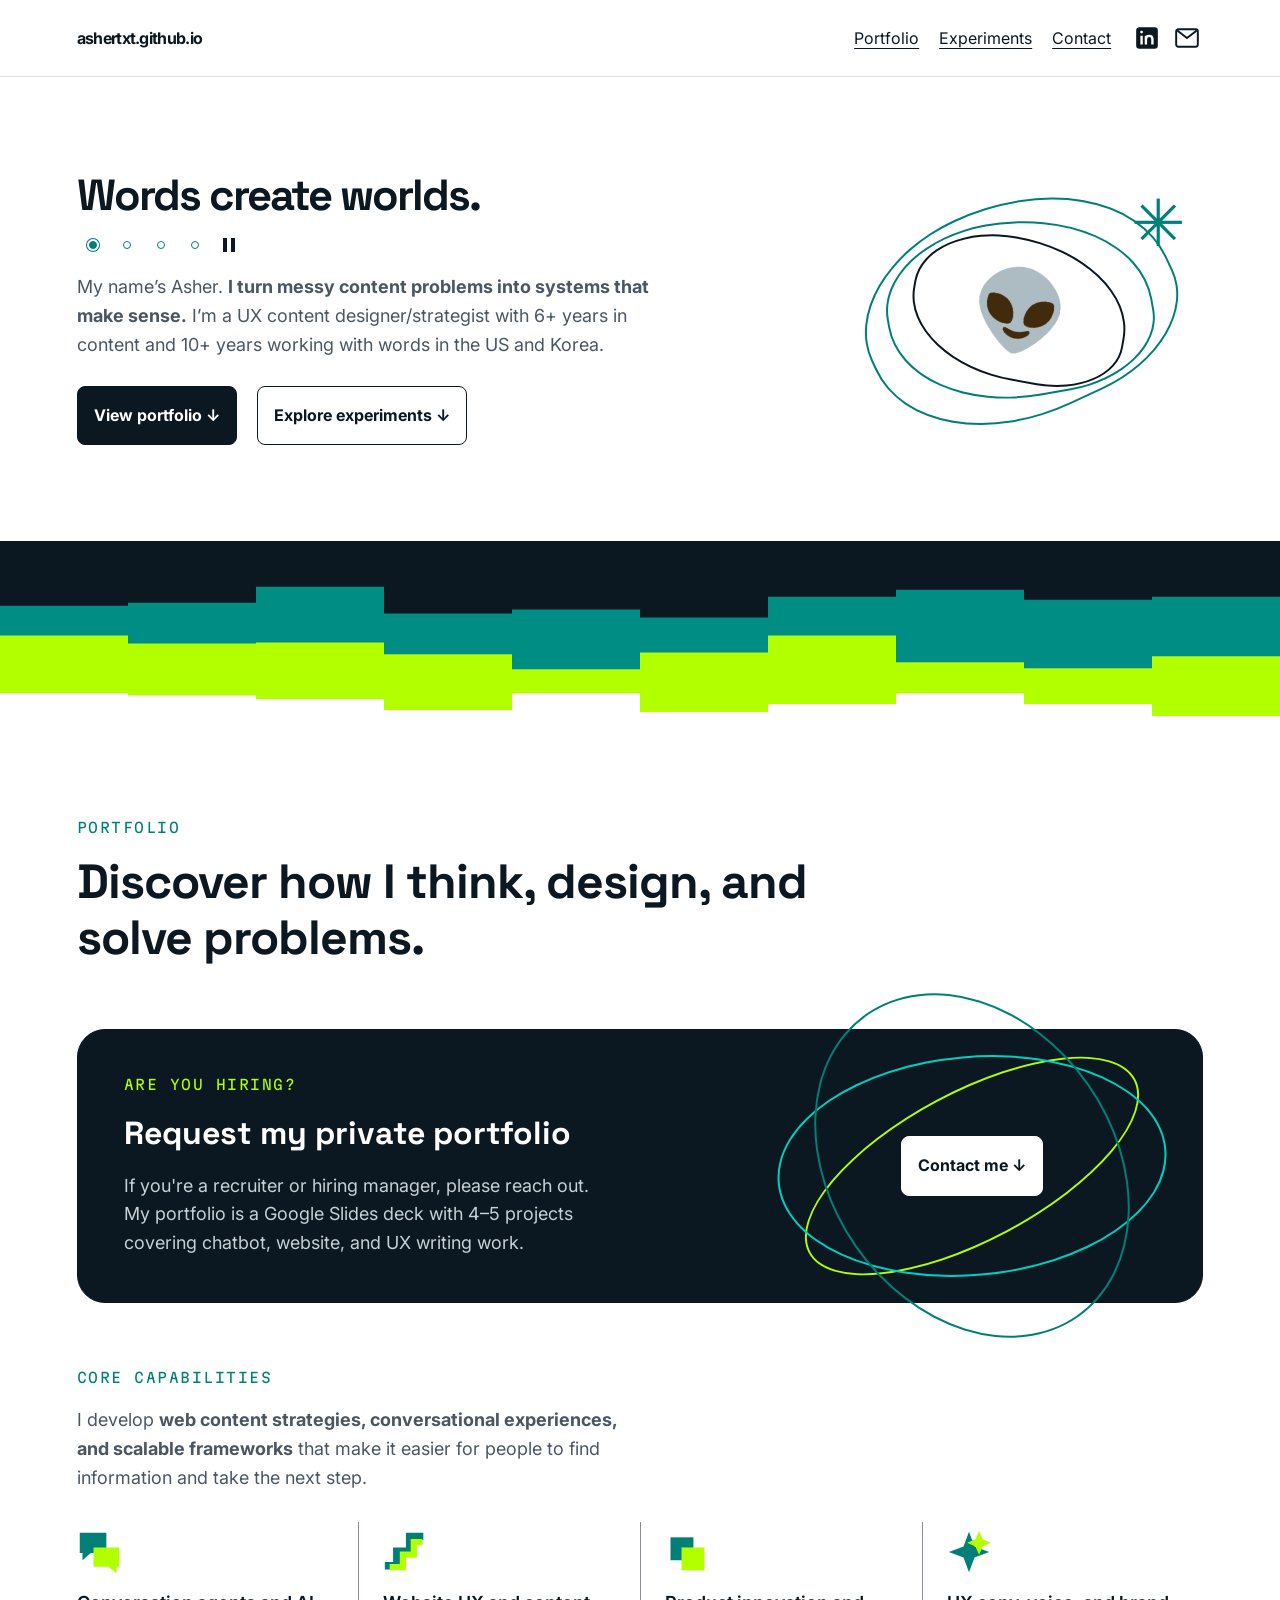
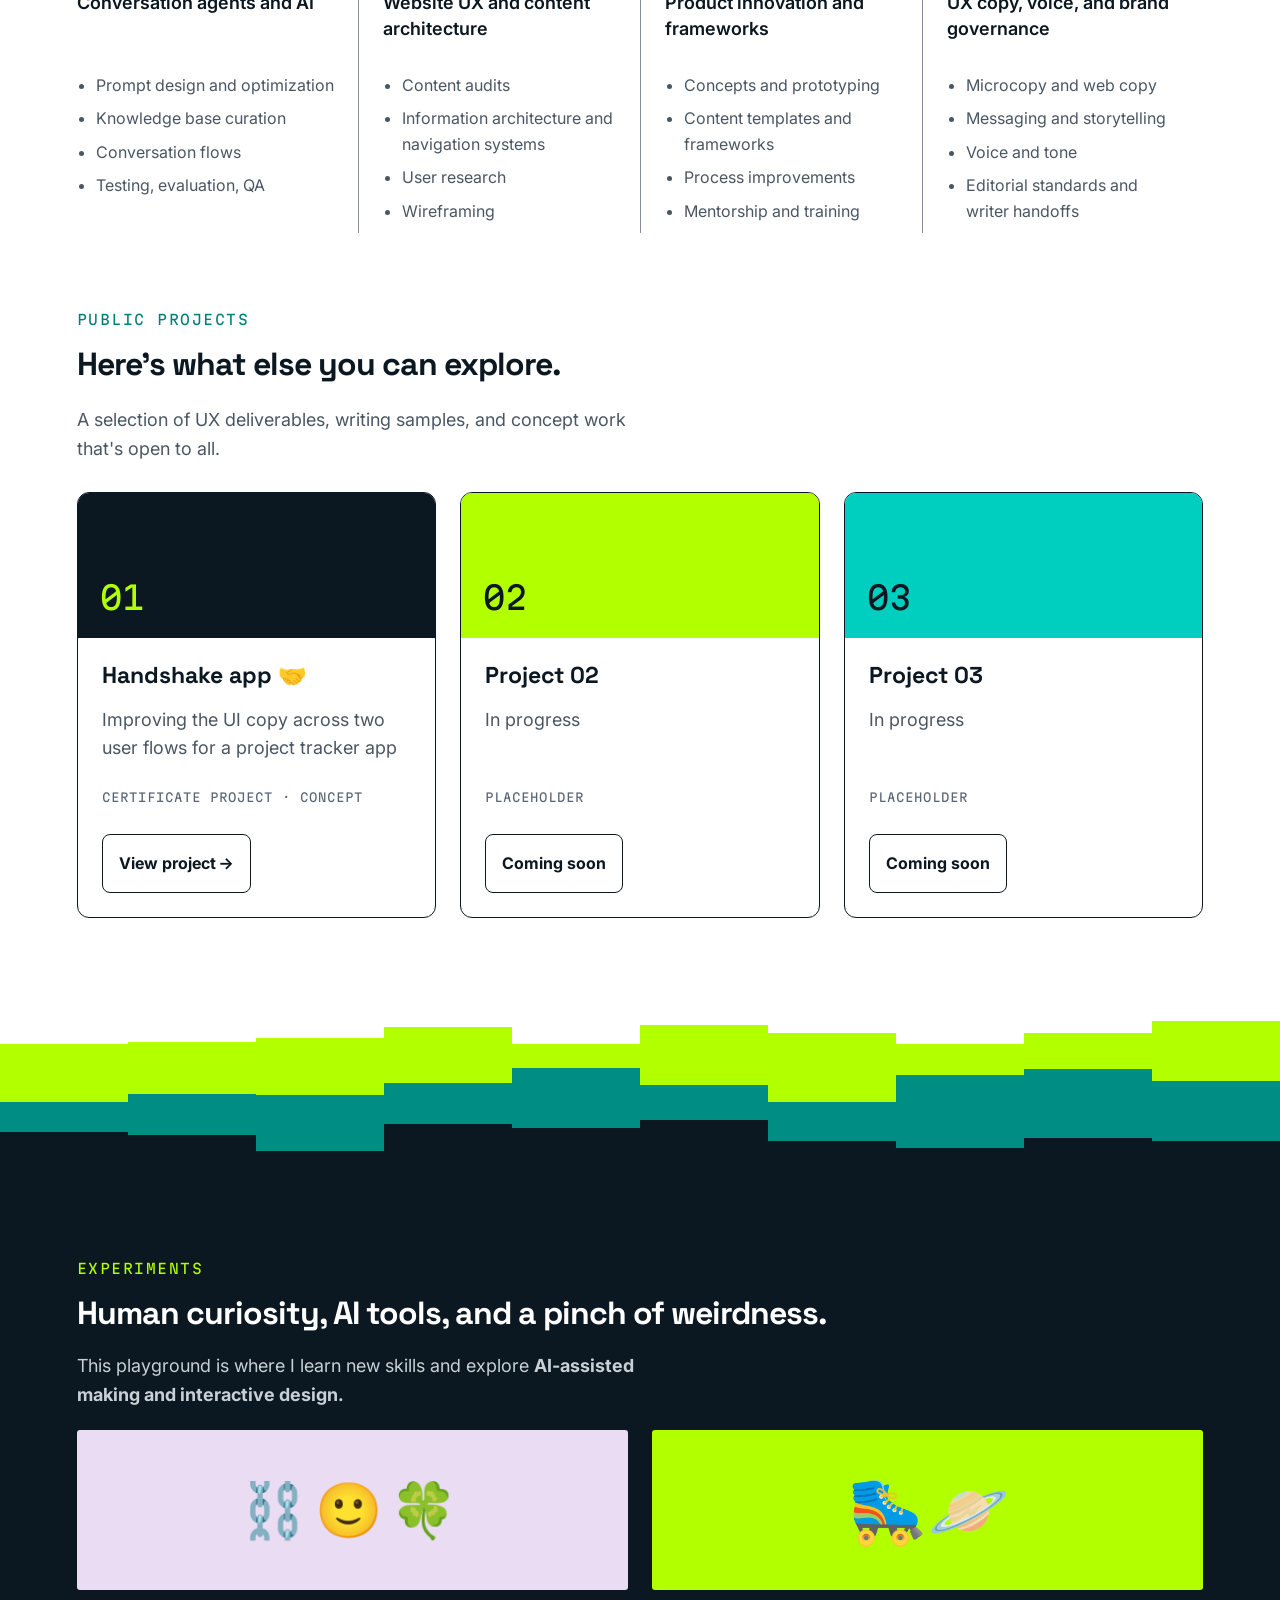
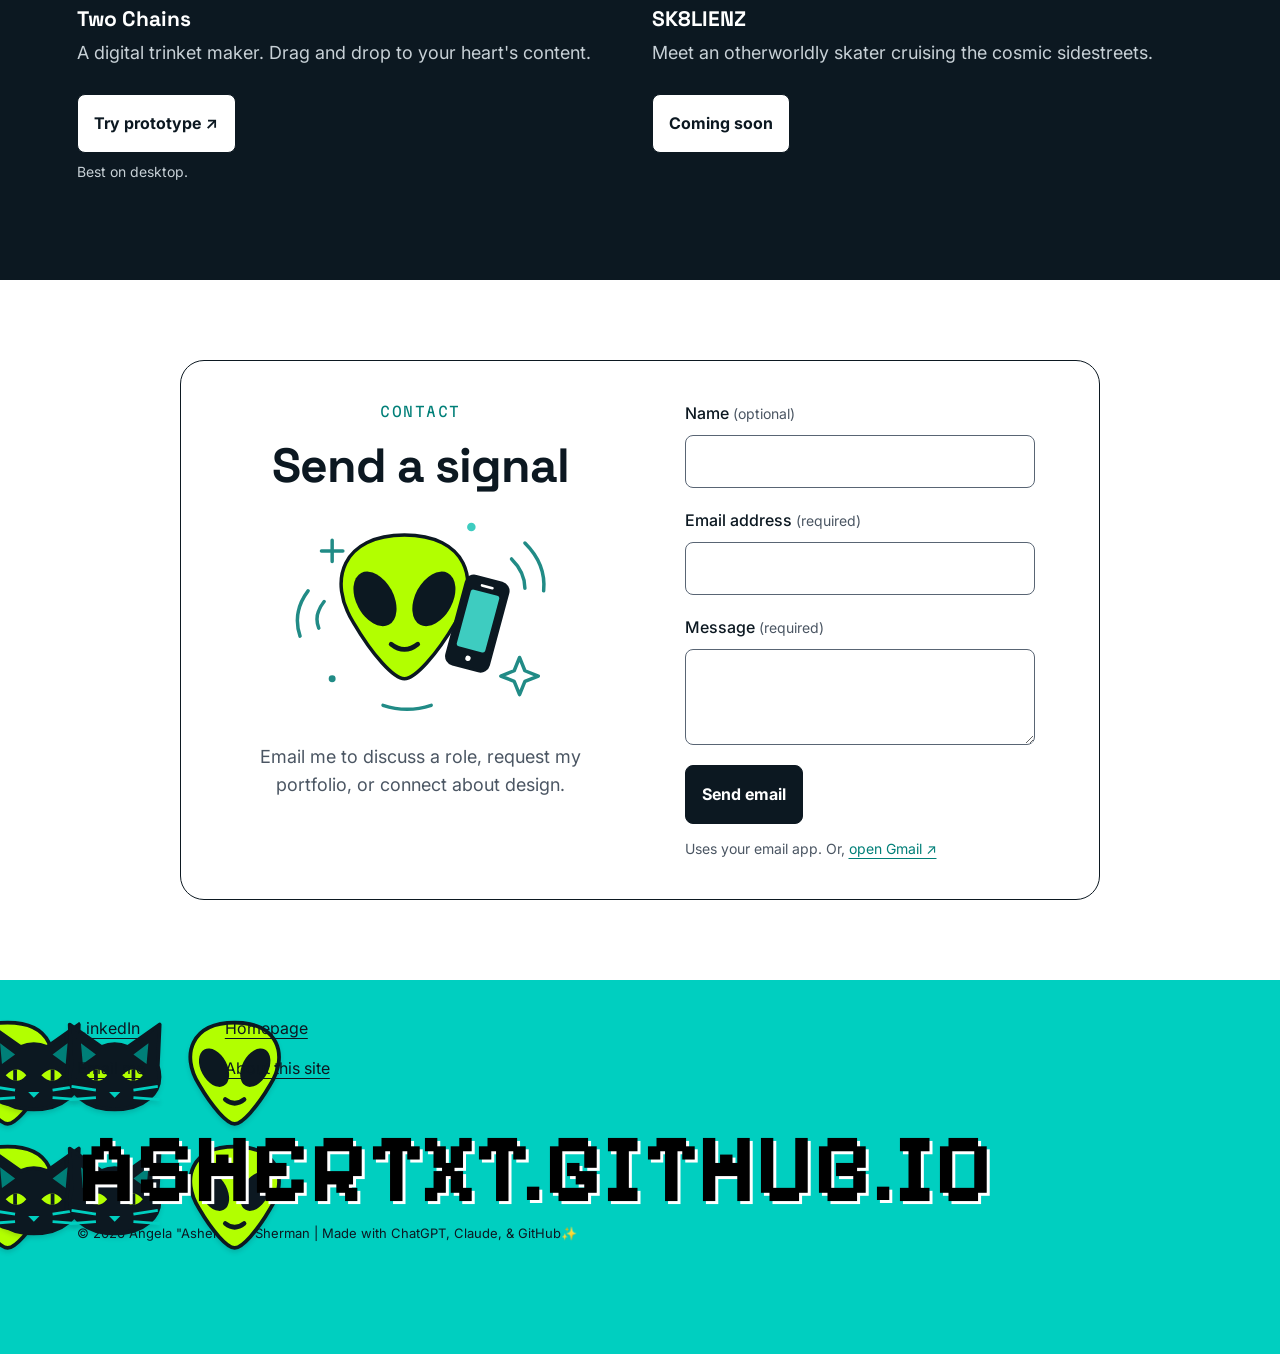
==== commit 04f705e9: "Added missing word to Handshake app description" ====
--- a/index.html
+++ b/index.html
@@ -5,7 +5,7 @@
 <main id="main-content" tabindex="-1">
 <div class="hero" id="top"><div><h1 class="rotating-headline" aria-label="Words create worlds."><span aria-hidden="true"><span class="headline-fixed">Words</span> <span class="phrase-stack"><span class="phrase active">create worlds.</span><span class="phrase">make designs work.</span><span class="phrase">bring clarity.</span><span class="phrase">shape experiences.</span></span></span></h1><div class="headline-controls" role="group" aria-label="Headline animation" hidden><button type="button" class="phrase-dot" aria-label="Show Words create worlds" aria-pressed="true"><span></span></button><button type="button" class="phrase-dot" aria-label="Show Words make designs work" aria-pressed="false"><span></span></button><button type="button" class="phrase-dot" aria-label="Show Words bring clarity" aria-pressed="false"><span></span></button><button type="button" class="phrase-dot" aria-label="Show Words shape experiences" aria-pressed="false"><span></span></button><button type="button" class="headline-play" aria-label="Pause headline animation"><span class="playback-icon" aria-hidden="true"></span></button></div><p class="intro">My name’s Asher. <strong>I turn messy content problems into systems that make sense.</strong> I’m a UX content designer/strategist with 6+ years in content and 10+ years working with words in the US and Korea.</p><div class="actions"><a class="action primary" href="#portfolio">View portfolio ↓</a><a class="action" href="#experiments">Explore experiments ↓</a></div></div><div class="art" role="img" aria-label="A friendly alien surrounded by orbital lines and a twinkling star."><div class="orbit"></div><div class="orbit"></div><div class="orbit"></div><span class="alien">👽</span><span class="spark">✳</span></div></div>
 <div class="steps steps-top" aria-hidden="true"><img src="assets/steps-2.svg" alt=""></div>
-<section class="content" id="portfolio"><div class="portfolio-intro"><div class="eyebrow">Portfolio</div><h2>Discover how I think, design, and solve problems.</h2></div><div class="portfolio-request"><div class="request-copy"><div class="eyebrow">Are You Hiring?</div><h3>Request my private portfolio</h3><p>If you're a recruiter or hiring manager, please reach out. My portfolio is a Google Slides deck with 4–5 projects covering chatbot, website, and UX writing work.</p></div><div class="request-action galaxy-action"><div class="galaxy-orbits" aria-hidden="true"><span class="galaxy-orbit"></span><span class="galaxy-orbit"></span><span class="galaxy-orbit"></span><span class="galaxy-orbit"></span><span class="galaxy-cutout galaxy-burst"></span><span class="galaxy-cutout galaxy-diamond"></span></div><a class="action primary" href="#contact">Contact me ↓</a></div></div><div class="capabilities"><div class="eyebrow" id="capabilities-label">Core capabilities</div><p class="capabilities-intro">I develop <strong>web content strategies, conversational experiences, and scalable frameworks</strong> that make it easier for people to find information and take the next step.</p><p class="capabilities-hint" id="capabilities-hint">Swipe or scroll <span aria-hidden="true">→</span></p><div class="capabilities-scroll" role="region" aria-labelledby="capabilities-label" aria-describedby="capabilities-hint" tabindex="-1"><ul class="capabilities-row"><li class="capability"><svg class="capability-accent" viewBox="0 0 48 48" width="44" height="44" aria-hidden="true" focusable="false"><path d="M3 3H32V25H15L6 33V25H3Z" fill="#007f78"/><path d="M18 19H46V40H43V47L34 40H18Z" fill="#b2ff00"/></svg><h3>Conversation agents and AI</h3><ul class="capability-bullets"><li>Prompt design and optimization</li><li>Knowledge base curation</li><li>Conversation flows</li><li>Testing, evaluation, QA</li></ul></li><li class="capability"><svg class="capability-accent" viewBox="0 0 48 48" width="44" height="44" aria-hidden="true" focusable="false"><path d="M2 35H11V19H25V3H44V11H33V27H19V43H2Z" fill="#007f78"/><path d="M5 40H18V24H32V8H47V16H40V32H26V48H5Z" fill="#b2ff00" transform="translate(3 3) scale(.85)"/></svg><h3>Website UX and content architecture</h3><ul class="capability-bullets"><li>Content audits</li><li>Information architecture and navigation systems</li><li>User research</li><li>Wireframing</li></ul></li><li class="capability"><svg class="capability-accent" viewBox="0 0 48 48" width="44" height="44" aria-hidden="true" focusable="false"><path d="M6 8H31V33H6Z" fill="#007f78"/><path d="M18 19H43V44H18Z" fill="#b2ff00"/></svg><h3>Product innovation and frameworks</h3><ul class="capability-bullets"><li>Concepts and prototyping</li><li>Content templates and frameworks</li><li>Process improvements</li><li>Mentorship and training</li></ul></li><li class="capability"><svg class="capability-accent" viewBox="0 0 48 48" width="44" height="44" aria-hidden="true" focusable="false"><path d="M24 2L30 18L46 24L30 30L24 46L18 30L2 24L18 18Z" fill="#007f78"/><path d="M35 1L39 10L48 14L39 18L35 27L31 18L22 14L31 10Z" fill="#b2ff00"/></svg><h3>UX copy, voice, and brand governance</h3><ul class="capability-bullets"><li>Microcopy and web copy</li><li>Messaging and storytelling</li><li>Voice and tone</li><li>Editorial standards and writer handoffs</li></ul></li></ul></div></div><section class="public-projects" aria-label="Public projects and archive"><div class="eyebrow">Public Projects</div><h2>Here's what else you can explore.</h2><p class="public-projects-intro">A selection of UX deliverables, writing samples, and concept work that's open to all.</p><div class="archive-cards"><article class="archive-card"><div class="archive-preview" aria-hidden="true"><span>01</span></div><div class="archive-card-copy"><h3>Handshake app 🤝</h3><p>Improving the UI copy across two user flows for a project tracker</p><span class="meta">CERTIFICATE PROJECT · CONCEPT</span><a class="action project-cta" href="/handshake/">View project <span aria-hidden="true" style="display:inline-block; transform:rotate(-90deg); margin-left:4px;">↓</span></a></div></article><article class="archive-card"><div class="archive-preview" aria-hidden="true"><span>02</span></div><div class="archive-card-copy"><h3>Project 02</h3><p>In progress</p><span class="meta">Placeholder</span><button type="button" class="action project-cta" aria-haspopup="dialog" aria-label="Coming soon: Project 02">Coming soon</button></div></article><article class="archive-card"><div class="archive-preview" aria-hidden="true"><span>03</span></div><div class="archive-card-copy"><h3>Project 03</h3><p>In progress</p><span class="meta">Placeholder</span><button type="button" class="action project-cta" aria-haspopup="dialog" aria-label="Coming soon: Project 03">Coming soon</button></div></article></div></section></section><div class="steps steps-bottom" aria-hidden="true"><img src="assets/steps-1.svg" alt=""></div><section class="lab" id="experiments"><div class="eyebrow">Experiments</div><h2>Human curiosity, AI tools, and a pinch of weirdness.</h2><p class="lab-intro">This playground is where I learn new skills and explore <strong>AI-assisted making and interactive design.</strong></p><div class="experiments"><article><div class="toy charms" aria-hidden="true">⛓️🙂🍀</div><h3>Two Chains</h3><p>A digital trinket maker. Drag and drop to your heart's content.</p><a class="action experiment-cta" href="https://two-chains.aglowgenet33.chatgpt.site/">Try prototype <span aria-hidden="true" style="display:inline-block; transform:rotate(-135deg); margin-left:4px;">↓</span></a><p style="font-size:14px; margin-top:8px;">Best on desktop.</p></article><article><div class="toy skater" aria-hidden="true">🛼🪐</div><h3>SK8LIENZ</h3><p>Meet an otherworldly skater cruising the cosmic sidestreets.</p><button type="button" class="action project-cta experiment-cta" aria-haspopup="dialog" aria-label="Coming soon: SK8LIENZ">Coming soon</button></article></div></section>
+<section class="content" id="portfolio"><div class="portfolio-intro"><div class="eyebrow">Portfolio</div><h2>Discover how I think, design, and solve problems.</h2></div><div class="portfolio-request"><div class="request-copy"><div class="eyebrow">Are You Hiring?</div><h3>Request my private portfolio</h3><p>If you're a recruiter or hiring manager, please reach out. My portfolio is a Google Slides deck with 4–5 projects covering chatbot, website, and UX writing work.</p></div><div class="request-action galaxy-action"><div class="galaxy-orbits" aria-hidden="true"><span class="galaxy-orbit"></span><span class="galaxy-orbit"></span><span class="galaxy-orbit"></span><span class="galaxy-orbit"></span><span class="galaxy-cutout galaxy-burst"></span><span class="galaxy-cutout galaxy-diamond"></span></div><a class="action primary" href="#contact">Contact me ↓</a></div></div><div class="capabilities"><div class="eyebrow" id="capabilities-label">Core capabilities</div><p class="capabilities-intro">I develop <strong>web content strategies, conversational experiences, and scalable frameworks</strong> that make it easier for people to find information and take the next step.</p><p class="capabilities-hint" id="capabilities-hint">Swipe or scroll <span aria-hidden="true">→</span></p><div class="capabilities-scroll" role="region" aria-labelledby="capabilities-label" aria-describedby="capabilities-hint" tabindex="-1"><ul class="capabilities-row"><li class="capability"><svg class="capability-accent" viewBox="0 0 48 48" width="44" height="44" aria-hidden="true" focusable="false"><path d="M3 3H32V25H15L6 33V25H3Z" fill="#007f78"/><path d="M18 19H46V40H43V47L34 40H18Z" fill="#b2ff00"/></svg><h3>Conversation agents and AI</h3><ul class="capability-bullets"><li>Prompt design and optimization</li><li>Knowledge base curation</li><li>Conversation flows</li><li>Testing, evaluation, QA</li></ul></li><li class="capability"><svg class="capability-accent" viewBox="0 0 48 48" width="44" height="44" aria-hidden="true" focusable="false"><path d="M2 35H11V19H25V3H44V11H33V27H19V43H2Z" fill="#007f78"/><path d="M5 40H18V24H32V8H47V16H40V32H26V48H5Z" fill="#b2ff00" transform="translate(3 3) scale(.85)"/></svg><h3>Website UX and content architecture</h3><ul class="capability-bullets"><li>Content audits</li><li>Information architecture and navigation systems</li><li>User research</li><li>Wireframing</li></ul></li><li class="capability"><svg class="capability-accent" viewBox="0 0 48 48" width="44" height="44" aria-hidden="true" focusable="false"><path d="M6 8H31V33H6Z" fill="#007f78"/><path d="M18 19H43V44H18Z" fill="#b2ff00"/></svg><h3>Product innovation and frameworks</h3><ul class="capability-bullets"><li>Concepts and prototyping</li><li>Content templates and frameworks</li><li>Process improvements</li><li>Mentorship and training</li></ul></li><li class="capability"><svg class="capability-accent" viewBox="0 0 48 48" width="44" height="44" aria-hidden="true" focusable="false"><path d="M24 2L30 18L46 24L30 30L24 46L18 30L2 24L18 18Z" fill="#007f78"/><path d="M35 1L39 10L48 14L39 18L35 27L31 18L22 14L31 10Z" fill="#b2ff00"/></svg><h3>UX copy, voice, and brand governance</h3><ul class="capability-bullets"><li>Microcopy and web copy</li><li>Messaging and storytelling</li><li>Voice and tone</li><li>Editorial standards and writer handoffs</li></ul></li></ul></div></div><section class="public-projects" aria-label="Public projects and archive"><div class="eyebrow">Public Projects</div><h2>Here's what else you can explore.</h2><p class="public-projects-intro">A selection of UX deliverables, writing samples, and concept work that's open to all.</p><div class="archive-cards"><article class="archive-card"><div class="archive-preview" aria-hidden="true"><span>01</span></div><div class="archive-card-copy"><h3>Handshake app 🤝</h3><p>Improving the UI copy across two user flows for a project tracker app</p><span class="meta">CERTIFICATE PROJECT · CONCEPT</span><a class="action project-cta" href="/handshake/">View project <span aria-hidden="true" style="display:inline-block; transform:rotate(-90deg); margin-left:4px;">↓</span></a></div></article><article class="archive-card"><div class="archive-preview" aria-hidden="true"><span>02</span></div><div class="archive-card-copy"><h3>Project 02</h3><p>In progress</p><span class="meta">Placeholder</span><button type="button" class="action project-cta" aria-haspopup="dialog" aria-label="Coming soon: Project 02">Coming soon</button></div></article><article class="archive-card"><div class="archive-preview" aria-hidden="true"><span>03</span></div><div class="archive-card-copy"><h3>Project 03</h3><p>In progress</p><span class="meta">Placeholder</span><button type="button" class="action project-cta" aria-haspopup="dialog" aria-label="Coming soon: Project 03">Coming soon</button></div></article></div></section></section><div class="steps steps-bottom" aria-hidden="true"><img src="assets/steps-1.svg" alt=""></div><section class="lab" id="experiments"><div class="eyebrow">Experiments</div><h2>Human curiosity, AI tools, and a pinch of weirdness.</h2><p class="lab-intro">This playground is where I learn new skills and explore <strong>AI-assisted making and interactive design.</strong></p><div class="experiments"><article><div class="toy charms" aria-hidden="true">⛓️🙂🍀</div><h3>Two Chains</h3><p>A digital trinket maker. Drag and drop to your heart's content.</p><a class="action experiment-cta" href="https://two-chains.aglowgenet33.chatgpt.site/">Try prototype <span aria-hidden="true" style="display:inline-block; transform:rotate(-135deg); margin-left:4px;">↓</span></a><p style="font-size:14px; margin-top:8px;">Best on desktop.</p></article><article><div class="toy skater" aria-hidden="true">🛼🪐</div><h3>SK8LIENZ</h3><p>Meet an otherworldly skater cruising the cosmic sidestreets.</p><button type="button" class="action project-cta experiment-cta" aria-haspopup="dialog" aria-label="Coming soon: SK8LIENZ">Coming soon</button></article></div></section>
 <section class="contact-section" id="contact" aria-labelledby="contact-title"><div class="contact-copy"><div class="eyebrow">Contact</div><h2 id="contact-title">Send a signal</h2><div class="signal-art"><img src="assets/alien-contact.svg" alt="A lime green alien with a mobile phone" width="280" height="219"></div><p>Email me to discuss a role, request my portfolio, or connect about design.</p></div><form class="contact-form"><label for="contact-name">Name <span class="field-status">(optional)</span></label><input id="contact-name" name="name" autocomplete="name"><label for="contact-email">Email address <span class="field-status">(required)</span></label><input id="contact-email" name="email" type="email" autocomplete="email" required><label for="contact-message">Message <span class="field-status">(required)</span></label><textarea id="contact-message" name="message" rows="3" required></textarea><button class="action primary contact-submit" type="submit">Send email</button><p class="form-notice" role="status" hidden></p></form></section></main><footer class="site-footer"><div class="footer-columns"><div><a class="footer-link" href="https://www.linkedin.com/in/asher27" target="_blank" rel="noopener noreferrer">LinkedIn</a><a class="footer-link" href="mailto:asherdoeswork@gmail.com">Email me</a></div><div><a class="footer-link" href="https://ashertxt.github.io/">Homepage</a><button type="button" class="footer-link project-cta" aria-haspopup="dialog">About this site</button></div></div><div class="footer-wordmark"><span>ASHERTXT<span class="wordmark-domain">.GITHUB.IO</span></span></div><p class="footer-copyright">© 2026 Angela &quot;Asher&quot; Lee Sherman | Made with ChatGPT, Claude, &amp; GitHub✨</p><div class="footer-play" aria-label="Alien and cat playground"></div></footer>
 </div>
 <script>
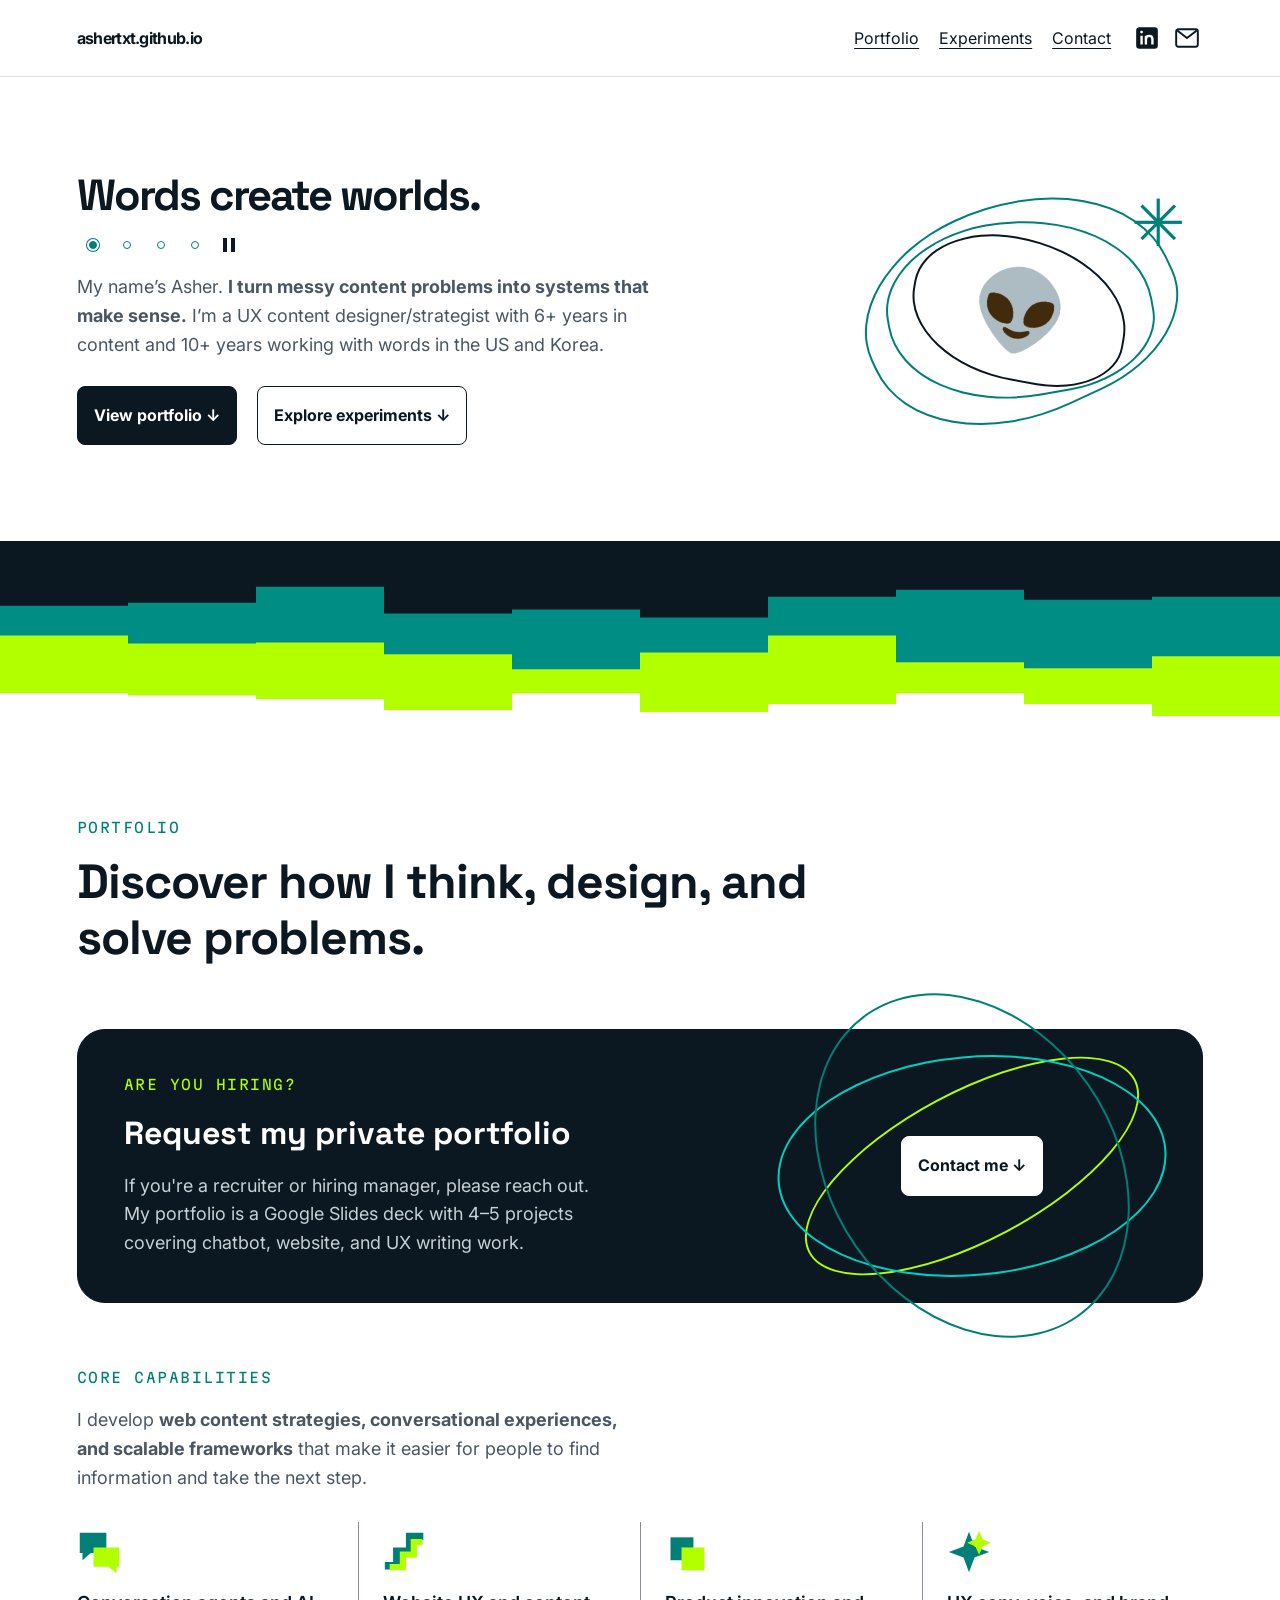
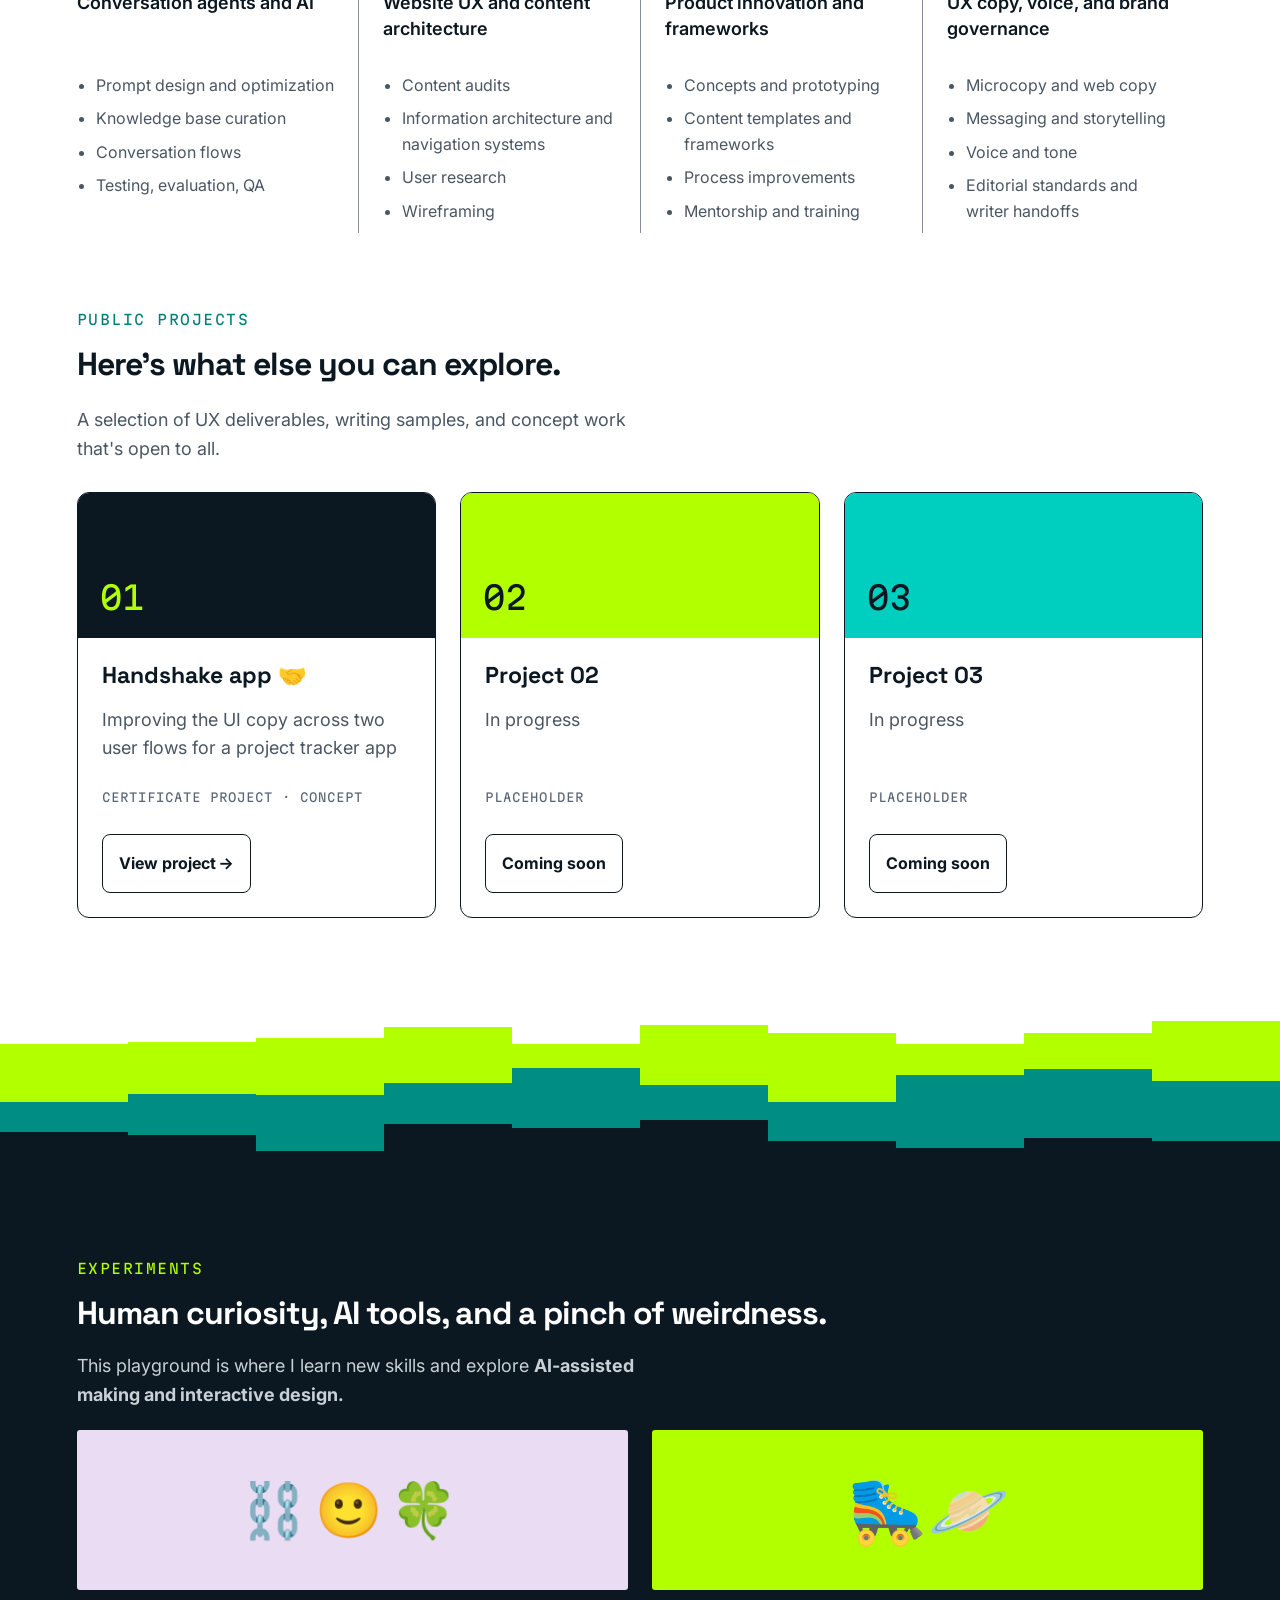
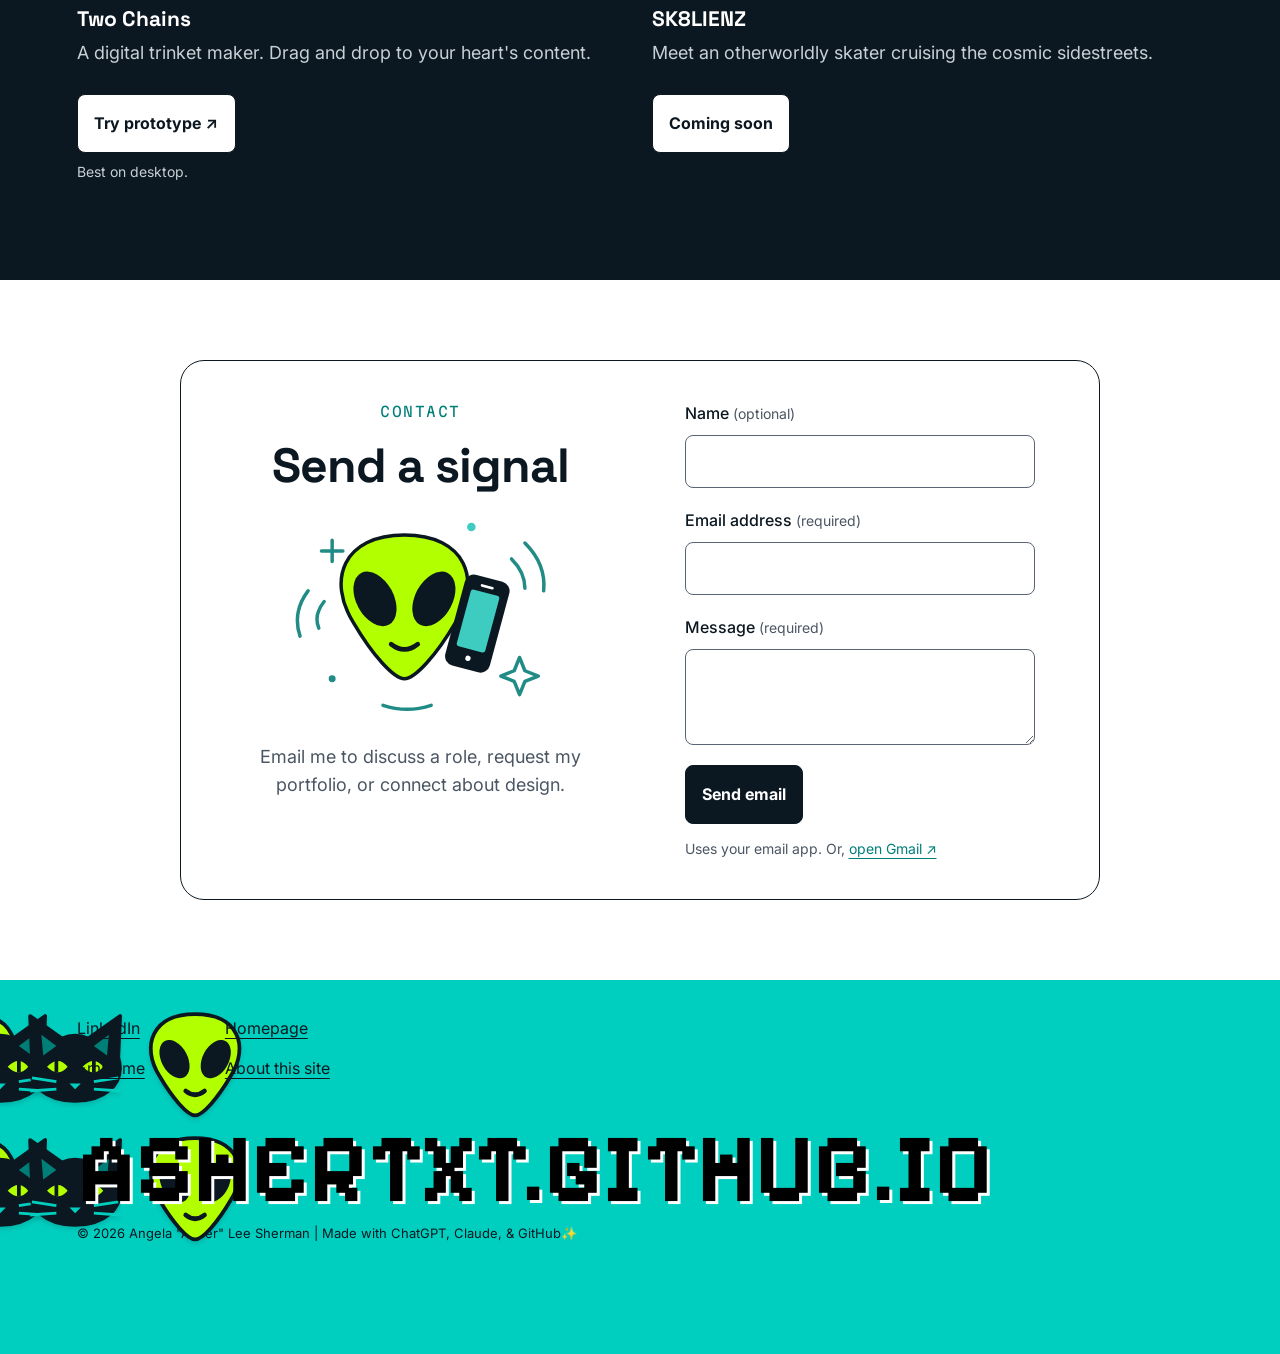
==== commit 28b3dd9b: "Updated page description metadata" ====
--- a/index.html
+++ b/index.html
@@ -1,4 +1,4 @@
-<!doctype html><html lang="en"><head><meta charset="UTF-8"><meta name="viewport" content="width=device-width,initial-scale=1"><title>Asher Lee Sherman | UX Content Designer, Strategist, &amp; Writer</title><meta name="description" content="A portfolio draft exploring UX content design, strategy, and creative experiments."><link href="https://fonts.googleapis.com/css2?family=Pixelify+Sans:wght@600;700&family=Inter:wght@400;500;600;700&family=Martian+Mono:wght@400&family=Space+Grotesk:wght@400;500;600;700&display=swap" rel="stylesheet"><link rel="stylesheet" href="assets/site.css"></head><body><div id="asher-home">
+<!doctype html><html lang="en"><head><meta charset="UTF-8"><meta name="viewport" content="width=device-width,initial-scale=1"><title>Asher Lee Sherman | UX Content Designer, Strategist, &amp; Writer</title><meta name="description" content="Explore Asher's work in UX content design, strategy, digital product experiences, and AI-assisted experiments."><link href="https://fonts.googleapis.com/css2?family=Pixelify+Sans:wght@600;700&family=Inter:wght@400;500;600;700&family=Martian+Mono:wght@400&family=Space+Grotesk:wght@400;500;600;700&display=swap" rel="stylesheet"><link rel="stylesheet" href="assets/site.css"></head><body><div id="asher-home">
 
 <a class="skip-link" href="#main-content">Skip to content</a>
 <header><a class="brand" href="#top">ashertxt.github.io</a><nav aria-label="Main navigation"><a href="#portfolio">Portfolio</a><a href="#experiments">Experiments</a><a href="#contact">Contact</a><span class="nav-icons"><a class="nav-linkedin" aria-label="LinkedIn" href="https://www.linkedin.com/in/asher27" target="_blank" rel="noopener noreferrer"><svg viewBox="0 0 24 24" aria-hidden="true"><rect x="2" y="2" width="20" height="20" rx="3" fill="currentColor"/><path d="M7 10V18M11 18V10M11 13C11 9 17 9 17 13V18" fill="none" stroke="white" stroke-width="2.2"/><circle cx="7" cy="6.5" r="1.3" fill="white"/></svg></a><a class="nav-linkedin nav-email" href="mailto:asherdoeswork@gmail.com" aria-label="Email Asher"><svg viewBox="0 0 24 24" aria-hidden="true" fill="none" stroke="currentColor" stroke-width="1.8"><rect x="2" y="4" width="20" height="16" rx="2" fill="white"/><path d="M3 5L12 12L21 5"/></svg></a></span></nav></header>
